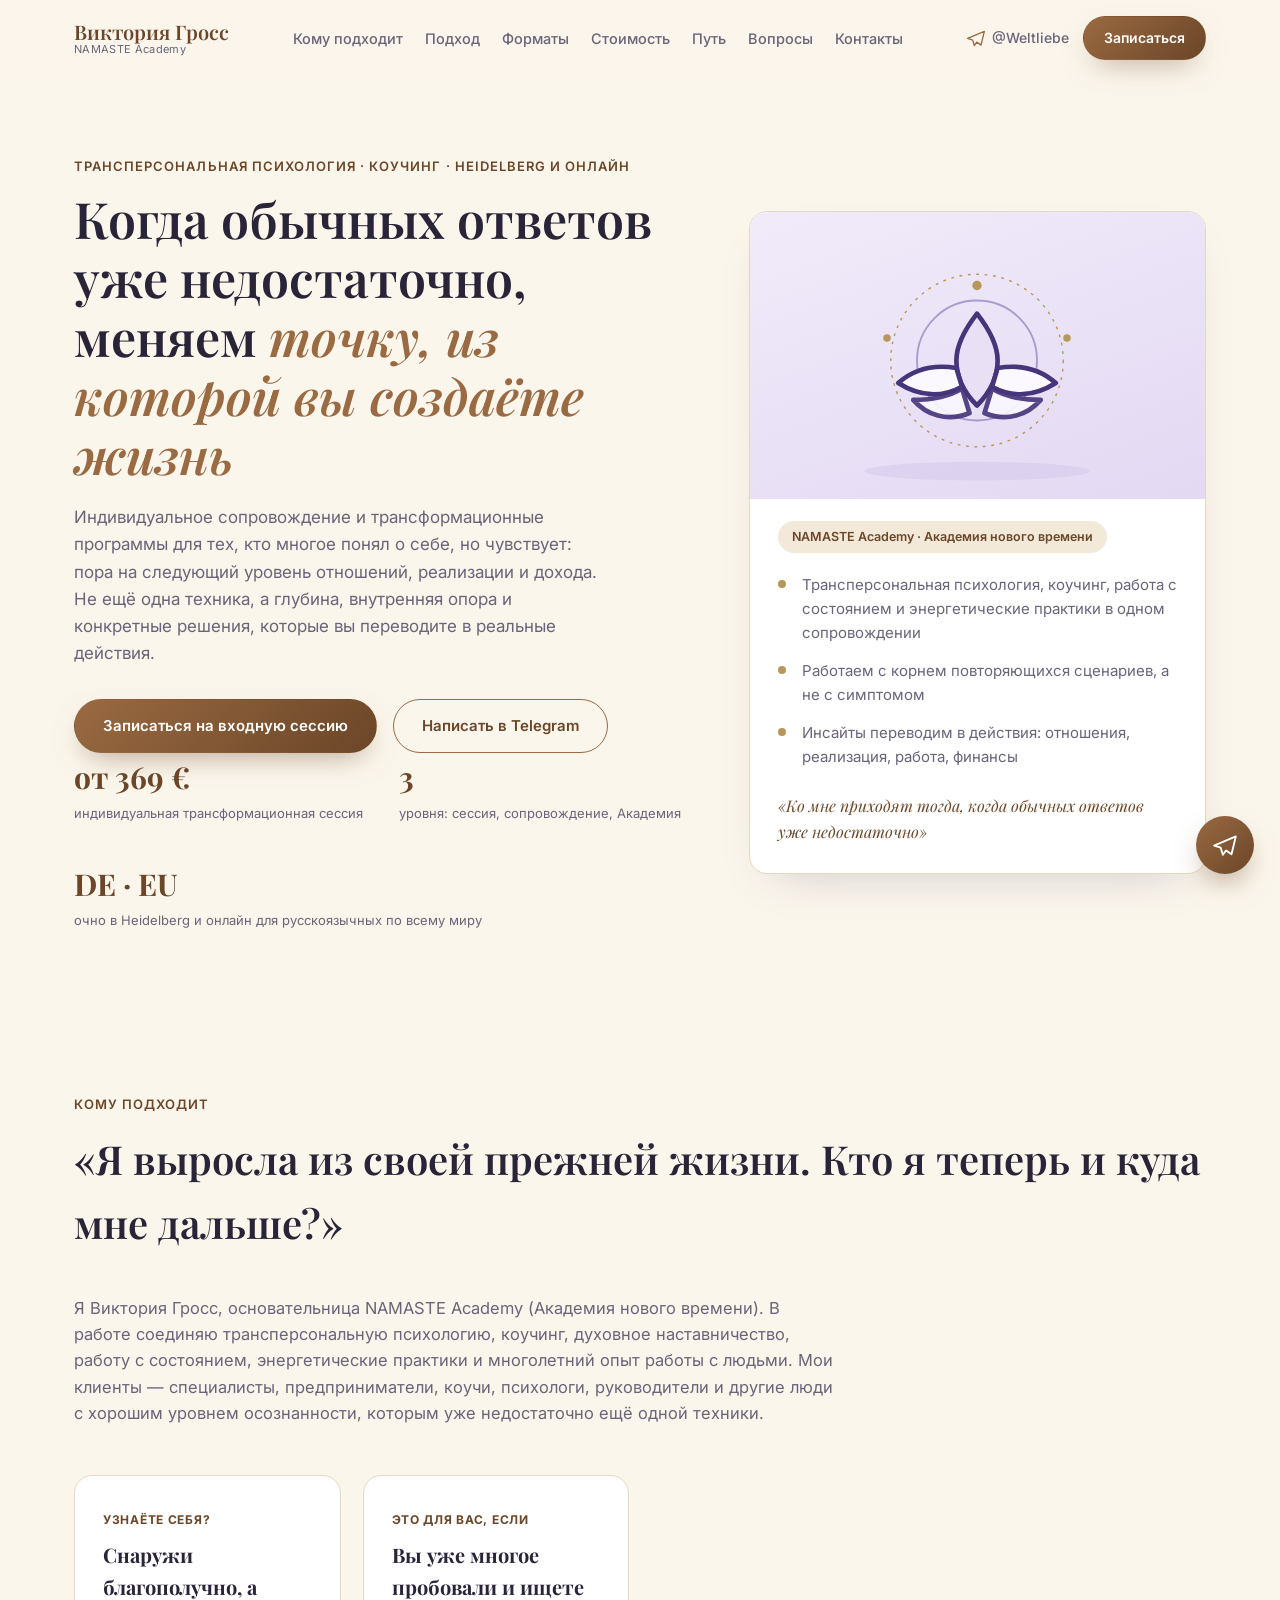
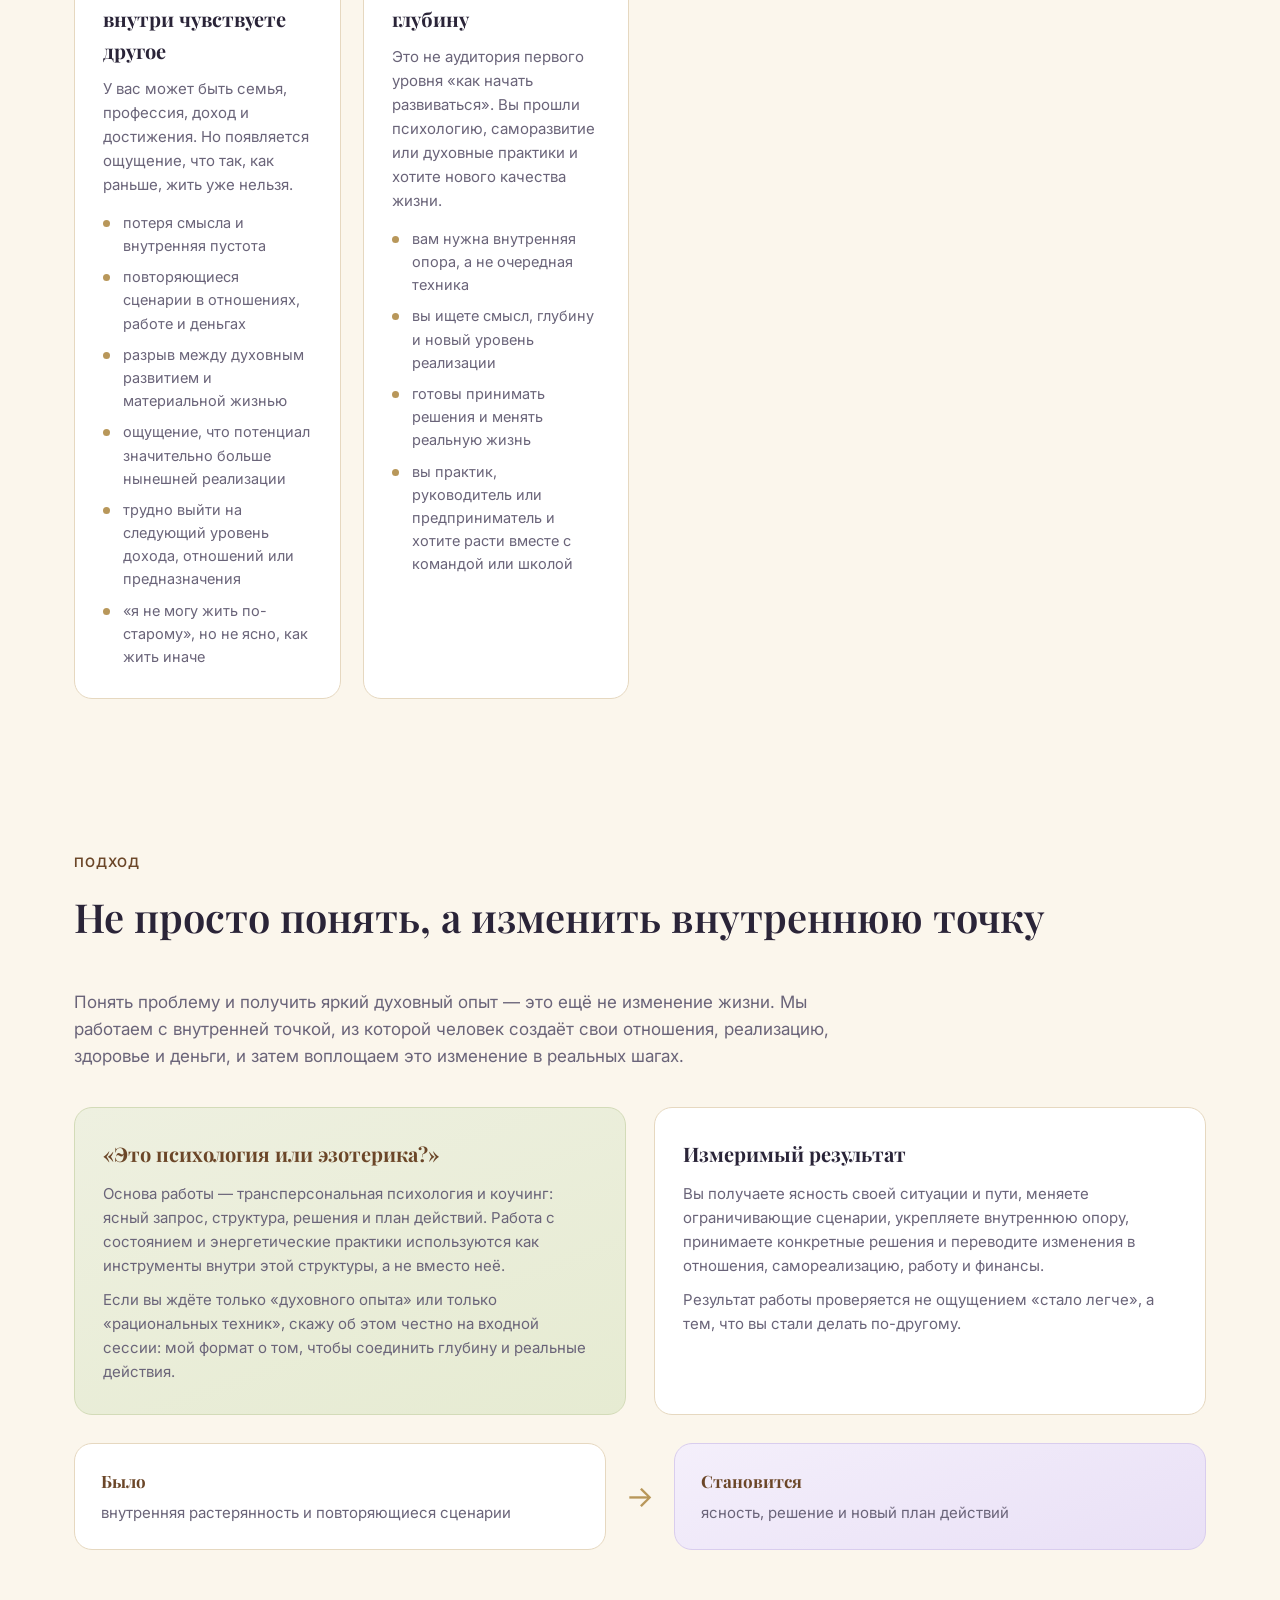
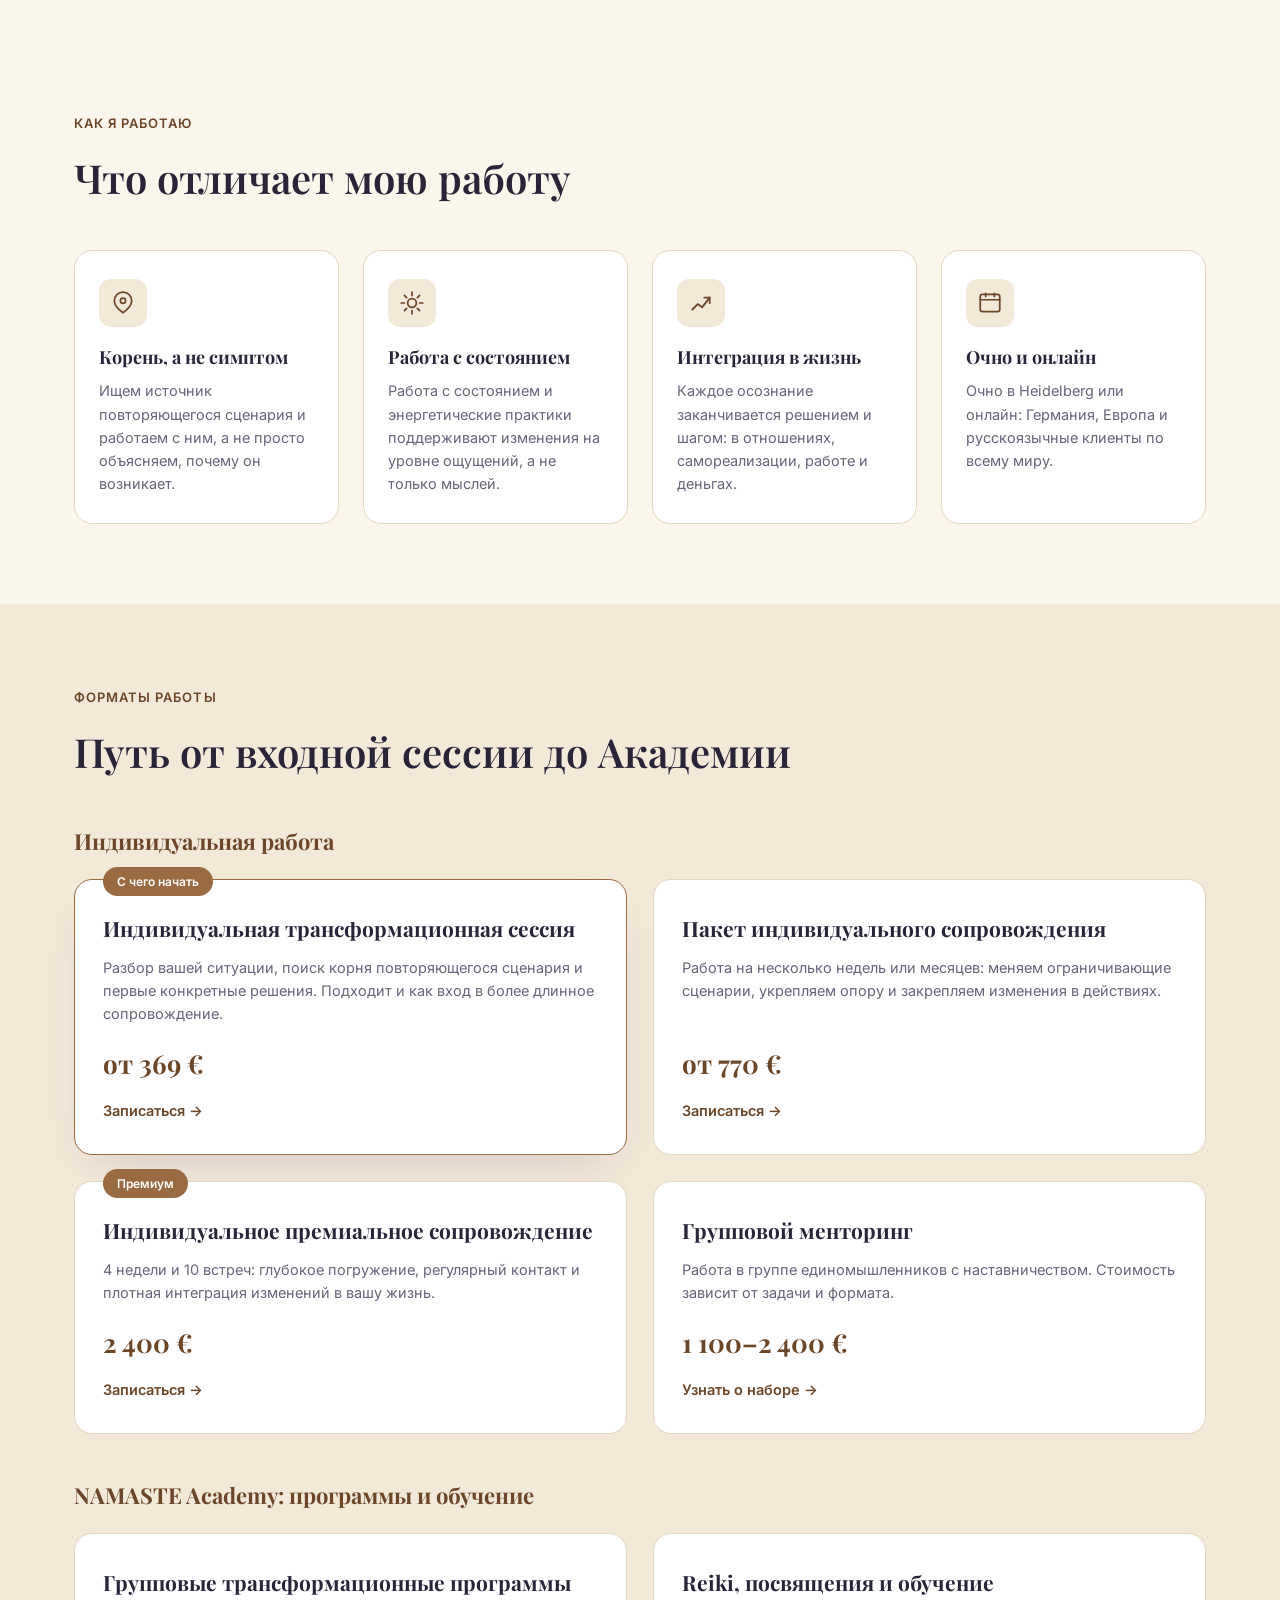
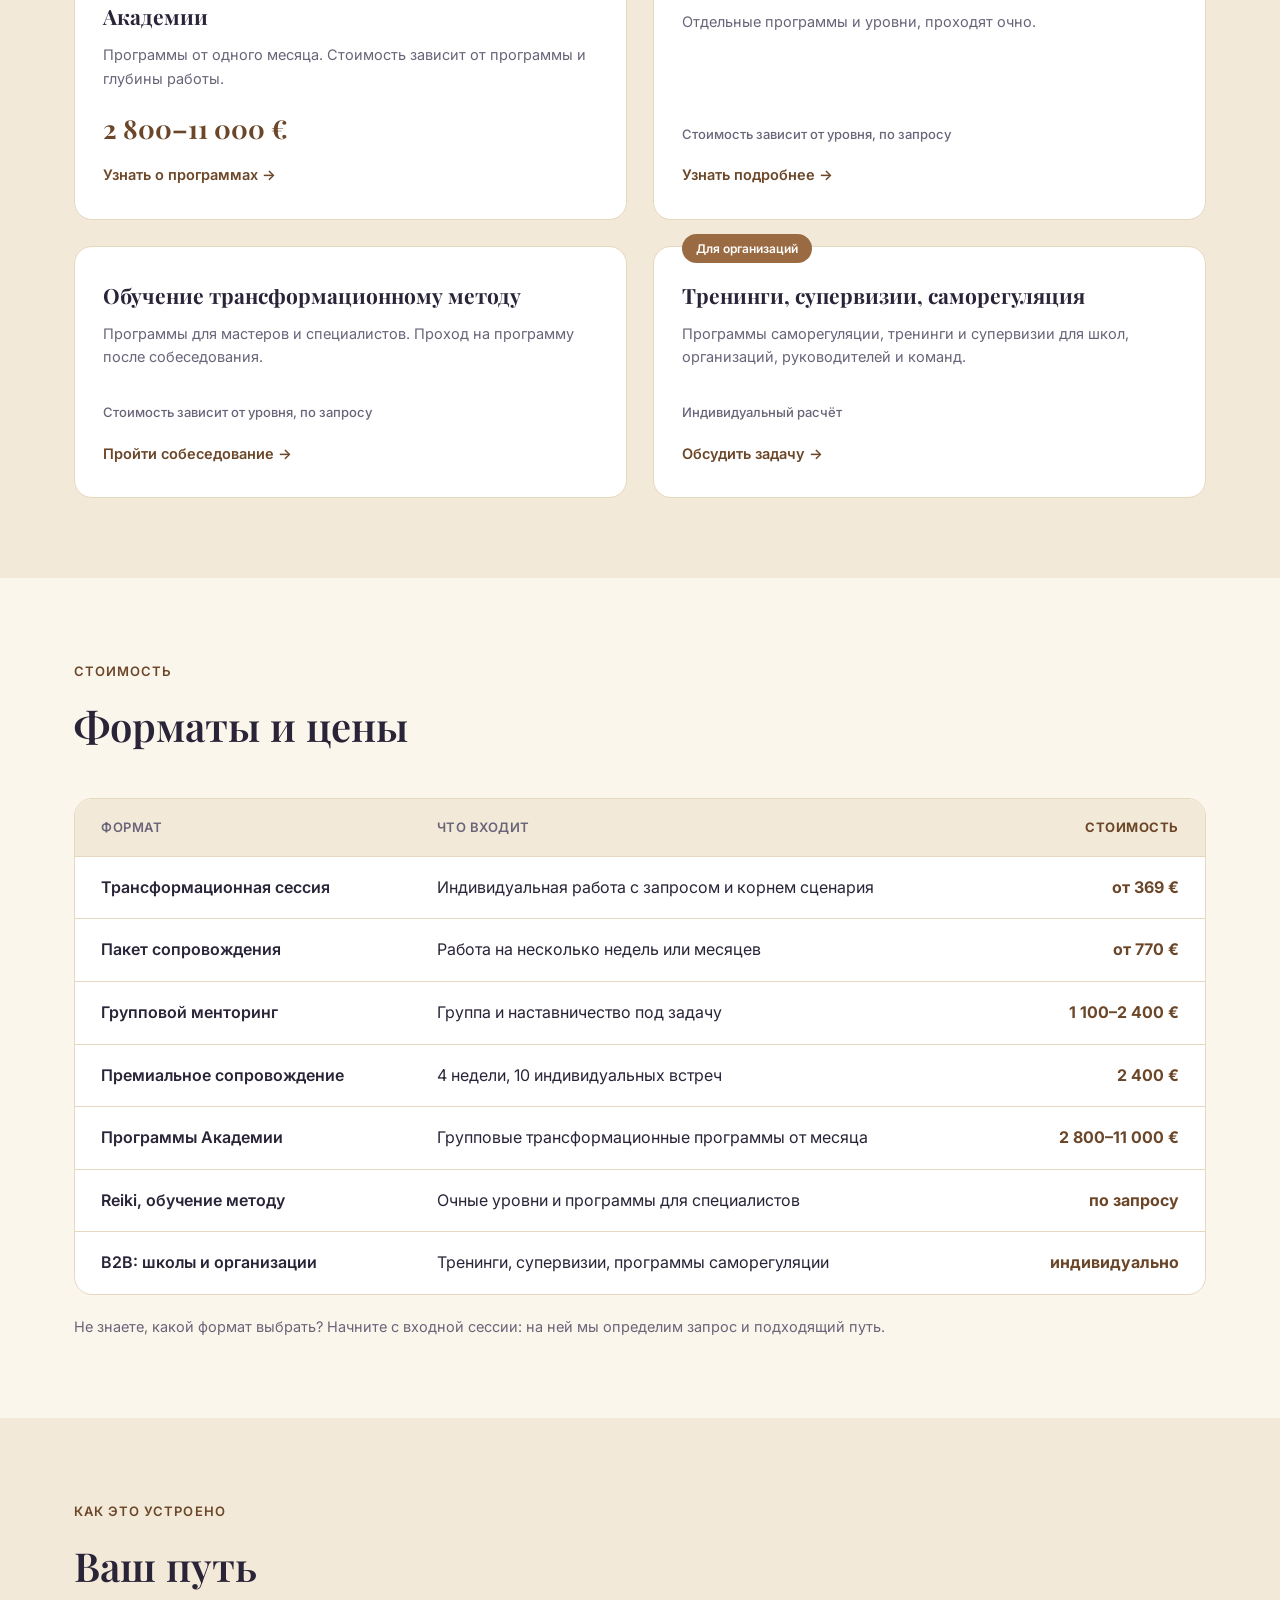
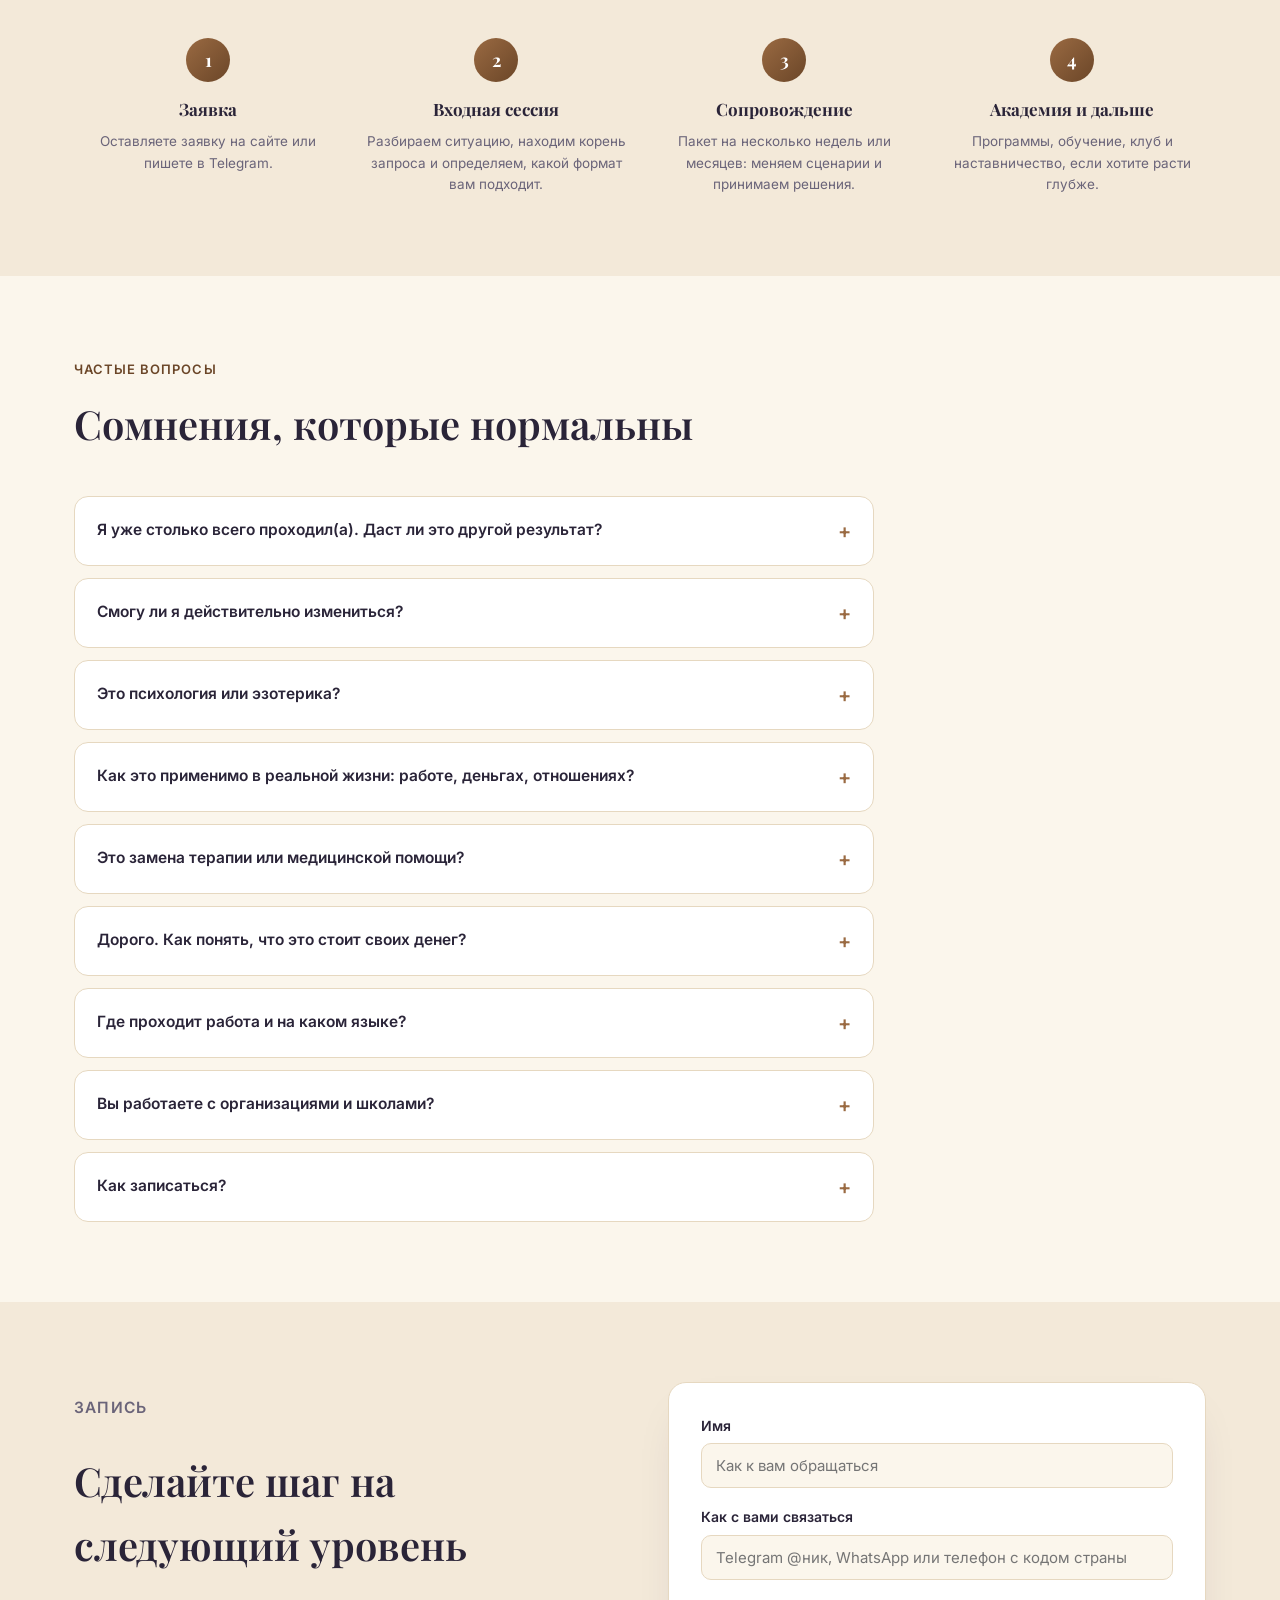
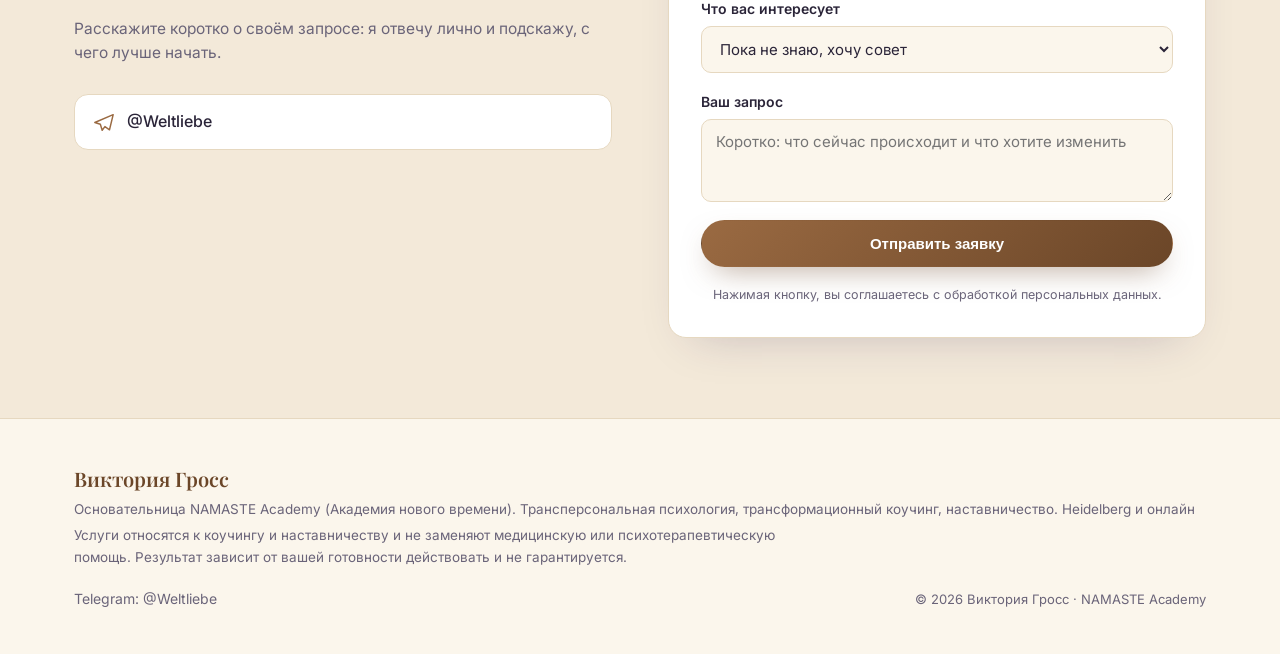
==== index.html @ 1f215c8d "init: landing for NAMASTE Academy (Виктория Гросс)" ====
<!DOCTYPE html>
<html lang="ru">
<head>
<meta charset="UTF-8">
<meta name="viewport" content="width=device-width, initial-scale=1.0">
<title>Виктория Гросс — трансперсональная психология и трансформационный коучинг | NAMASTE Academy</title>
<meta name="description" content="Виктория Гросс, основательница NAMASTE Academy (Академия нового времени). Трансперсональная психология, трансформационный коучинг и наставничество для тех, кому обычных ответов уже недостаточно. Heidelberg и онлайн.">
<link rel="preconnect" href="https://fonts.googleapis.com">
<link rel="preconnect" href="https://fonts.gstatic.com" crossorigin>
<link href="https://fonts.googleapis.com/css2?family=Playfair+Display:wght@500;600;700&family=Inter:wght@400;500;600;700;800&display=swap" rel="stylesheet">
<link rel="stylesheet" href="styles.css">
<link rel="stylesheet" href="blog/blog.css">
<link rel="alternate" type="application/rss+xml" title="Блог" href="feed.xml">
</head>
<body>

<header class="header" id="header">
  <div class="container header__inner">
    <a href="#top" class="logo">
      <span class="logo__main">Виктория Гросс</span>
      <span class="logo__suffix">NAMASTE Academy</span>
    </a>
    <nav class="nav" id="nav">
      <a href="#for-whom">Кому подходит</a>
      <a href="#method">Подход</a>
      <a href="#services">Форматы</a>
      <a href="#price">Стоимость</a>
      <a href="#process">Путь</a>
      <a href="#faq">Вопросы</a>
      <a href="#contact">Контакты</a>
    <!-- BLOGNAV:START --><!-- BLOGNAV:END --></nav>
    <div class="header__actions">
      <a href="https://t.me/Weltliebe" target="_blank" rel="noopener" class="header__tg">
        <svg width="20" height="20" viewBox="0 0 24 24" fill="none"><path d="M22 4L2 12.5l6 2 2 6.5 3-4 5 3.5L22 4z" stroke="currentColor" stroke-width="1.6" stroke-linejoin="round"/></svg>
        <span>@Weltliebe</span>
      </a>
      <a href="#contact" class="btn btn--primary btn--sm">Записаться</a>
    </div>
    <button class="burger" id="burger" aria-label="Меню">
      <span></span><span></span><span></span>
    </button>
  </div>
</header>

<main id="top">

  <!-- HERO -->
  <section class="hero">
    <div class="container hero__inner">
      <div class="hero__content">
        <p class="eyebrow">Трансперсональная психология · Коучинг · Heidelberg и онлайн</p>
        <h1>Когда обычных ответов уже недостаточно, меняем <span>точку, из которой вы создаёте жизнь</span></h1>
        <p class="hero__lead">Индивидуальное сопровождение и трансформационные программы для тех, кто многое понял о себе, но чувствует: пора на следующий уровень отношений, реализации и дохода. Не ещё одна техника, а глубина, внутренняя опора и конкретные решения, которые вы переводите в реальные действия.</p>
        <div class="hero__cta">
          <a href="#contact" class="btn btn--primary">Записаться на входную сессию</a>
          <a href="https://t.me/Weltliebe" target="_blank" rel="noopener" class="btn btn--ghost">Написать в Telegram</a>
        </div>
        <div class="hero__stats">
          <div class="stat">
            <span class="stat__num">от 369 €</span>
            <span class="stat__label">индивидуальная трансформационная сессия</span>
          </div>
          <div class="stat">
            <span class="stat__num">3</span>
            <span class="stat__label">уровня: сессия, сопровождение, Академия</span>
          </div>
          <div class="stat">
            <span class="stat__num">DE · EU</span>
            <span class="stat__label">очно в Heidelberg и онлайн для русскоязычных по всему миру</span>
          </div>
        </div>
      </div>
      <div class="hero__card">
        <div class="hero__art" aria-hidden="true">
          <svg viewBox="0 0 320 260" fill="none">
            <ellipse cx="160" cy="238" rx="120" ry="10" fill="#d9cdee" opacity=".7"/>
            <circle cx="160" cy="120" r="92" stroke="#b8975a" stroke-width="1.5" stroke-dasharray="3 6"/>
            <circle cx="160" cy="120" r="64" stroke="#6b55a3" stroke-width="2" opacity=".5"/>
            <g stroke="#46357a" stroke-width="5" stroke-linejoin="round" stroke-linecap="round" fill="#fbf8ff">
              <path d="M160 70c14 18 22 34 22 50 0 20-10 36-22 48-12-12-22-28-22-48 0-16 8-32 22-50z" fill="#e9e0f6"/>
              <path d="M138 128c-24-4-44 0-62 16 22 14 46 16 68 4z"/>
              <path d="M182 128c24-4 44 0 62 16-22 14-46 16-68 4z"/>
              <path d="M144 150c-16 10-34 12-52 12 14 16 36 24 60 14z" opacity=".9"/>
              <path d="M176 150c16 10 34 12 52 12-14 16-36 24-60 14z" opacity=".9"/>
            </g>
            <circle cx="160" cy="40" r="5" fill="#b8975a"/>
            <circle cx="64" cy="96" r="4" fill="#b8975a"/>
            <circle cx="256" cy="96" r="4" fill="#b8975a"/>
          </svg>
        </div>
        <div class="hero__card-body">
          <div class="hero__card-badge">NAMASTE Academy · Академия нового времени</div>
          <ul class="hero__card-list">
            <li>Трансперсональная психология, коучинг, работа с состоянием и энергетические практики в одном сопровождении</li>
            <li>Работаем с корнем повторяющихся сценариев, а не с симптомом</li>
            <li>Инсайты переводим в действия: отношения, реализация, работа, финансы</li>
          </ul>
          <div class="hero__card-quote">«Ко мне приходят тогда, когда обычных ответов уже недостаточно»</div>
        </div>
      </div>
    </div>
  </section>

  <!-- КОМУ ПОДХОДИТ -->
  <section class="about" id="for-whom">
    <div class="container">
      <p class="section-eyebrow">Кому подходит</p>
      <h2 class="section-title">«Я выросла из своей прежней жизни. Кто я теперь и куда мне дальше?»</h2>
      <div class="about__intro">
        <p class="about__text">Я Виктория Гросс, основательница NAMASTE Academy (Академия нового времени). В работе соединяю трансперсональную психологию, коучинг, духовное наставничество, работу с состоянием, энергетические практики и многолетний опыт работы с людьми. Мои клиенты — специалисты, предприниматели, коучи, психологи, руководители и другие люди с хорошим уровнем осознанности, которым уже недостаточно ещё одной техники.</p>
      </div>

      <div class="audience">
        <div class="audience__card">
          <span class="audience__tag">Узнаёте себя?</span>
          <h3>Снаружи благополучно, а внутри чувствуете другое</h3>
          <p>У вас может быть семья, профессия, доход и достижения. Но появляется ощущение, что так, как раньше, жить уже нельзя.</p>
          <ul>
            <li>потеря смысла и внутренняя пустота</li>
            <li>повторяющиеся сценарии в отношениях, работе и деньгах</li>
            <li>разрыв между духовным развитием и материальной жизнью</li>
            <li>ощущение, что потенциал значительно больше нынешней реализации</li>
            <li>трудно выйти на следующий уровень дохода, отношений или предназначения</li>
            <li>«я не могу жить по-старому», но не ясно, как жить иначе</li>
          </ul>
        </div>
        <div class="audience__card">
          <span class="audience__tag">Это для вас, если</span>
          <h3>Вы уже многое пробовали и ищете глубину</h3>
          <p>Это не аудитория первого уровня «как начать развиваться». Вы прошли психологию, саморазвитие или духовные практики и хотите нового качества жизни.</p>
          <ul>
            <li>вам нужна внутренняя опора, а не очередная техника</li>
            <li>вы ищете смысл, глубину и новый уровень реализации</li>
            <li>готовы принимать решения и менять реальную жизнь</li>
            <li>вы практик, руководитель или предприниматель и хотите расти вместе с командой или школой</li>
          </ul>
        </div>
      </div>
    </div>
  </section>

  <!-- ПОДХОД -->
  <section class="method" id="method">
    <div class="container">
      <p class="section-eyebrow">Подход</p>
      <h2 class="section-title">Не просто понять, а изменить внутреннюю точку</h2>
      <p class="method__lead">Понять проблему и получить яркий духовный опыт — это ещё не изменение жизни. Мы работаем с внутренней точкой, из которой человек создаёт свои отношения, реализацию, здоровье и деньги, и затем воплощаем это изменение в реальных шагах.</p>
      <div class="method__grid">
        <div class="method__box method__box--accent">
          <h3>«Это психология или эзотерика?»</h3>
          <p>Основа работы — трансперсональная психология и коучинг: ясный запрос, структура, решения и план действий. Работа с состоянием и энергетические практики используются как инструменты внутри этой структуры, а не вместо неё.</p>
          <p>Если вы ждёте только «духовного опыта» или только «рациональных техник», скажу об этом честно на входной сессии: мой формат о том, чтобы соединить глубину и реальные действия.</p>
        </div>
        <div class="method__box">
          <h3>Измеримый результат</h3>
          <p>Вы получаете ясность своей ситуации и пути, меняете ограничивающие сценарии, укрепляете внутреннюю опору, принимаете конкретные решения и переводите изменения в отношения, самореализацию, работу и финансы.</p>
          <p>Результат работы проверяется не ощущением «стало легче», а тем, что вы стали делать по-другому.</p>
        </div>
      </div>
      <div class="shift" style="margin-top:28px">
        <div class="shift__side"><strong>Было</strong>внутренняя растерянность и повторяющиеся сценарии</div>
        <div class="shift__arrow" aria-hidden="true">→</div>
        <div class="shift__side shift__side--to"><strong>Становится</strong>ясность, решение и новый план действий</div>
      </div>
    </div>
  </section>

  <!-- ПРЕИМУЩЕСТВА -->
  <section class="principles">
    <div class="container">
      <p class="section-eyebrow">Как я работаю</p>
      <h2 class="section-title">Что отличает мою работу</h2>
      <div class="grid-4">
        <div class="principle">
          <div class="principle__icon">
            <svg width="26" height="26" viewBox="0 0 24 24" fill="none"><path d="M12 21c4.97-3.4 8-7.03 8-11a8 8 0 10-16 0c0 3.97 3.03 7.6 8 11z" stroke="currentColor" stroke-width="1.6" stroke-linejoin="round"/><circle cx="12" cy="10" r="2.4" stroke="currentColor" stroke-width="1.6"/></svg>
          </div>
          <h3>Корень, а не симптом</h3>
          <p>Ищем источник повторяющегося сценария и работаем с ним, а не просто объясняем, почему он возникает.</p>
        </div>
        <div class="principle">
          <div class="principle__icon">
            <svg width="26" height="26" viewBox="0 0 24 24" fill="none"><circle cx="12" cy="12" r="4" stroke="currentColor" stroke-width="1.6"/><path d="M12 2v3M12 19v3M2 12h3M19 12h3M5 5l2 2M17 17l2 2M19 5l-2 2M7 17l-2 2" stroke="currentColor" stroke-width="1.6" stroke-linecap="round"/></svg>
          </div>
          <h3>Работа с состоянием</h3>
          <p>Работа с состоянием и энергетические практики поддерживают изменения на уровне ощущений, а не только мыслей.</p>
        </div>
        <div class="principle">
          <div class="principle__icon">
            <svg width="26" height="26" viewBox="0 0 24 24" fill="none"><path d="M4 18l5-5 4 3 7-9" stroke="currentColor" stroke-width="1.7" stroke-linecap="round" stroke-linejoin="round"/><path d="M15 7h5v5" stroke="currentColor" stroke-width="1.7" stroke-linecap="round" stroke-linejoin="round"/></svg>
          </div>
          <h3>Интеграция в жизнь</h3>
          <p>Каждое осознание заканчивается решением и шагом: в отношениях, самореализации, работе и деньгах.</p>
        </div>
        <div class="principle">
          <div class="principle__icon">
            <svg width="26" height="26" viewBox="0 0 24 24" fill="none"><rect x="3" y="4" width="18" height="16" rx="2" stroke="currentColor" stroke-width="1.6"/><path d="M3 9h18M8 3v3M16 3v3" stroke="currentColor" stroke-width="1.6" stroke-linecap="round"/></svg>
          </div>
          <h3>Очно и онлайн</h3>
          <p>Очно в Heidelberg или онлайн: Германия, Европа и русскоязычные клиенты по всему миру.</p>
        </div>
      </div>
    </div>
  </section>

  <!-- УСЛУГИ -->
  <section class="services" id="services">
    <div class="container">
      <p class="section-eyebrow">Форматы работы</p>
      <h2 class="section-title">Путь от входной сессии до Академии</h2>

      <h3 class="services__sub">Индивидуальная работа</h3>
      <div class="services-grid services-grid--2">
        <div class="service service--accent">
          <span class="service__badge">С чего начать</span>
          <h3>Индивидуальная трансформационная сессия</h3>
          <p>Разбор вашей ситуации, поиск корня повторяющегося сценария и первые конкретные решения. Подходит и как вход в более длинное сопровождение.</p>
          <div class="service__price">от 369 €</div>
          <a href="#contact" class="service__link">Записаться →</a>
        </div>
        <div class="service">
          <h3>Пакет индивидуального сопровождения</h3>
          <p>Работа на несколько недель или месяцев: меняем ограничивающие сценарии, укрепляем опору и закрепляем изменения в действиях.</p>
          <div class="service__price">от 770 €</div>
          <a href="#contact" class="service__link">Записаться →</a>
        </div>
        <div class="service">
          <span class="service__badge">Премиум</span>
          <h3>Индивидуальное премиальное сопровождение</h3>
          <p>4 недели и 10 встреч: глубокое погружение, регулярный контакт и плотная интеграция изменений в вашу жизнь.</p>
          <div class="service__price">2 400 €</div>
          <a href="#contact" class="service__link">Записаться →</a>
        </div>
        <div class="service">
          <h3>Групповой менторинг</h3>
          <p>Работа в группе единомышленников с наставничеством. Стоимость зависит от задачи и формата.</p>
          <div class="service__price">1 100–2 400 €</div>
          <a href="#contact" class="service__link">Узнать о наборе →</a>
        </div>
      </div>

      <h3 class="services__sub">NAMASTE Academy: программы и обучение</h3>
      <div class="services-grid services-grid--2">
        <div class="service">
          <h3>Групповые трансформационные программы Академии</h3>
          <p>Программы от одного месяца. Стоимость зависит от программы и глубины работы.</p>
          <div class="service__price">2 800–11 000 €</div>
          <a href="#contact" class="service__link">Узнать о программах →</a>
        </div>
        <div class="service">
          <h3>Reiki, посвящения и обучение</h3>
          <p>Отдельные программы и уровни, проходят очно.</p>
          <div class="service__price"><small>Стоимость зависит от уровня, по запросу</small></div>
          <a href="#contact" class="service__link">Узнать подробнее →</a>
        </div>
        <div class="service">
          <h3>Обучение трансформационному методу</h3>
          <p>Программы для мастеров и специалистов. Проход на программу после собеседования.</p>
          <div class="service__price"><small>Стоимость зависит от уровня, по запросу</small></div>
          <a href="#contact" class="service__link">Пройти собеседование →</a>
        </div>
        <div class="service">
          <span class="service__badge">Для организаций</span>
          <h3>Тренинги, супервизии, саморегуляция</h3>
          <p>Программы саморегуляции, тренинги и супервизии для школ, организаций, руководителей и команд.</p>
          <div class="service__price"><small>Индивидуальный расчёт</small></div>
          <a href="#contact" class="service__link">Обсудить задачу →</a>
        </div>
      </div>
    </div>
  </section>

  <!-- ПРАЙС -->
  <section class="price" id="price">
    <div class="container">
      <p class="section-eyebrow">Стоимость</p>
      <h2 class="section-title">Форматы и цены</h2>
      <div class="price__table">
        <div class="price__row price__row--head">
          <span>Формат</span><span>Что входит</span><span>Стоимость</span>
        </div>
        <div class="price__row"><span>Трансформационная сессия</span><span>Индивидуальная работа с запросом и корнем сценария</span><span>от 369 €</span></div>
        <div class="price__row"><span>Пакет сопровождения</span><span>Работа на несколько недель или месяцев</span><span>от 770 €</span></div>
        <div class="price__row"><span>Групповой менторинг</span><span>Группа и наставничество под задачу</span><span>1 100–2 400 €</span></div>
        <div class="price__row"><span>Премиальное сопровождение</span><span>4 недели, 10 индивидуальных встреч</span><span>2 400 €</span></div>
        <div class="price__row"><span>Программы Академии</span><span>Групповые трансформационные программы от месяца</span><span>2 800–11 000 €</span></div>
        <div class="price__row"><span>Reiki, обучение методу</span><span>Очные уровни и программы для специалистов</span><span>по запросу</span></div>
        <div class="price__row"><span>B2B: школы и организации</span><span>Тренинги, супервизии, программы саморегуляции</span><span>индивидуально</span></div>
      </div>
      <p class="price__note">Не знаете, какой формат выбрать? Начните с входной сессии: на ней мы определим запрос и подходящий путь.</p>
    </div>
  </section>

  <!-- ПРОЦЕСС -->
  <section class="process" id="process">
    <div class="container">
      <p class="section-eyebrow">Как это устроено</p>
      <h2 class="section-title">Ваш путь</h2>
      <div class="steps">
        <div class="step">
          <div class="step__num">1</div>
          <h3>Заявка</h3>
          <p>Оставляете заявку на сайте или пишете в Telegram.</p>
        </div>
        <div class="step">
          <div class="step__num">2</div>
          <h3>Входная сессия</h3>
          <p>Разбираем ситуацию, находим корень запроса и определяем, какой формат вам подходит.</p>
        </div>
        <div class="step">
          <div class="step__num">3</div>
          <h3>Сопровождение</h3>
          <p>Пакет на несколько недель или месяцев: меняем сценарии и принимаем решения.</p>
        </div>
        <div class="step">
          <div class="step__num">4</div>
          <h3>Академия и дальше</h3>
          <p>Программы, обучение, клуб и наставничество, если хотите расти глубже.</p>
        </div>
      </div>
    </div>
  </section>

  <!-- FAQ -->
  <section class="faq" id="faq">
    <div class="container">
      <p class="section-eyebrow">Частые вопросы</p>
      <h2 class="section-title">Сомнения, которые нормальны</h2>
      <div class="faq__list">
        <details class="faq__item">
          <summary>Я уже столько всего проходил(а). Даст ли это другой результат?</summary>
          <p>Хороший вопрос, и честный ответ зависит от того, как раньше строилась работа. Если вы получали понимание, но жизнь не менялась, обычно не хватало либо глубины, либо перевода в действия. Здесь мы соединяем оба уровня: корень сценария и конкретные шаги. На входной сессии я скажу прямо, подходит ли вам этот формат.</p>
        </details>
        <details class="faq__item">
          <summary>Смогу ли я действительно измениться?</summary>
          <p>Изменения происходят там, где есть готовность принимать решения и действовать. Моя задача — помочь увидеть корень сценария, укрепить внутреннюю опору и поддержать вас в реальных шагах. Гарантировать конкретный результат нельзя, но вы будете видеть движение по ходу работы.</p>
        </details>
        <details class="faq__item">
          <summary>Это психология или эзотерика?</summary>
          <p>Основа — трансперсональная психология и коучинг. Работа с состоянием и энергетические практики — инструменты внутри этой структуры. Если вам важна только одна из сторон, скажите об этом, и мы вместе решим, подходит ли формат.</p>
        </details>
        <details class="faq__item">
          <summary>Как это применимо в реальной жизни: работе, деньгах, отношениях?</summary>
          <p>Каждая встреча заканчивается решением и шагом. Мы работаем с тем, что вы переносите в отношения, реализацию, доход и качество жизни, и проверяем результат по реальным действиям.</p>
        </details>
        <details class="faq__item">
          <summary>Это замена терапии или медицинской помощи?</summary>
          <p>Нет. Мои форматы — это трансформационный коучинг и наставничество, они не заменяют лечение и медицинскую или психотерапевтическую помощь. Если у вас тяжёлое состояние, сначала обратитесь к врачу.</p>
        </details>
        <details class="faq__item">
          <summary>Дорого. Как понять, что это стоит своих денег?</summary>
          <p>Начните с одной индивидуальной сессии (от 369 €): за одну встречу видно, что происходит и подходит ли вам формат. Дальше можно выбрать пакет сопровождения или программу Академии.</p>
        </details>
        <details class="faq__item">
          <summary>Где проходит работа и на каком языке?</summary>
          <p>Очно в Heidelberg (Германия) и онлайн для клиентов в Германии, Европе и русскоговорящих по всему миру. Работа ведётся на русском языке.</p>
        </details>
        <details class="faq__item">
          <summary>Вы работаете с организациями и школами?</summary>
          <p>Да. Есть тренинги, супервизии и программы саморегуляции для школ и организаций, а также работа с руководителями и командой. Расчёт индивидуальный, опишите задачу в заявке.</p>
        </details>
        <details class="faq__item">
          <summary>Как записаться?</summary>
          <p>Оставьте заявку в форме ниже или напишите в Telegram: @Weltliebe.</p>
        </details>
      </div>
    </div>
  </section>

  <!-- ФОРМА -->
  <section class="form-section" id="contact">
    <div class="container form-section__inner">
      <div class="form-section__text">
        <p class="section-eyebrow">Запись</p>
        <h2 class="section-title">Сделайте шаг на следующий уровень</h2>
        <p>Расскажите коротко о своём запросе: я отвечу лично и подскажу, с чего лучше начать.</p>
        <div class="form-section__contacts">
          <a href="https://t.me/Weltliebe" target="_blank" rel="noopener" class="contact-card">
            <svg width="22" height="22" viewBox="0 0 24 24" fill="none"><path d="M22 4L2 12.5l6 2 2 6.5 3-4 5 3.5L22 4z" stroke="currentColor" stroke-width="1.6" stroke-linejoin="round"/></svg>
            <span>@Weltliebe</span>
          </a>
        </div>
      </div>
      <form class="form" id="leadForm">
        <input type="text" name="_gotcha" style="display:none" tabindex="-1" autocomplete="off">
        <label>
          <span>Имя</span>
          <input type="text" name="name" placeholder="Как к вам обращаться" required>
        </label>
        <label>
          <span>Как с вами связаться</span>
          <input type="text" name="contact" placeholder="Telegram @ник, WhatsApp или телефон с кодом страны" required>
        </label>
        <label>
          <span>Что вас интересует</span>
          <select name="interest">
            <option value="Не знаю, нужна консультация">Пока не знаю, хочу совет</option>
            <option value="Индивидуальная сессия / сопровождение">Индивидуальная сессия или сопровождение</option>
            <option value="Групповой менторинг / программы Академии">Групповой менторинг или программы Академии</option>
            <option value="Обучение / Reiki">Обучение методу или Reiki</option>
            <option value="B2B: школа, организация, команда">Для школы, организации или команды</option>
          </select>
        </label>
        <label>
          <span>Ваш запрос</span>
          <textarea name="comment" rows="3" placeholder="Коротко: что сейчас происходит и что хотите изменить"></textarea>
        </label>
        <button type="submit" class="btn btn--primary btn--block">Отправить заявку</button>
        <p class="form__hint">Нажимая кнопку, вы соглашаетесь с обработкой персональных данных.</p>
      </form>
    </div>
  </section>

<!-- BLOG:START --><!-- BLOG:END -->
</main>

<footer class="footer">
  <div class="container footer__inner">
    <div class="footer__brand">
      <span class="logo__main">Виктория Гросс</span>
      <p>Основательница NAMASTE Academy (Академия нового времени). Трансперсональная психология, трансформационный коучинг, наставничество. Heidelberg и онлайн</p>
      <p class="disclaimer">Услуги относятся к коучингу и наставничеству и не заменяют медицинскую или психотерапевтическую помощь. Результат зависит от вашей готовности действовать и не гарантируется.</p>
    </div>
    <div class="footer__links">
      <a href="https://t.me/Weltliebe" target="_blank" rel="noopener">Telegram: @Weltliebe</a>
    </div>
    <div class="footer__copy">
      <span>© <span id="year"></span> Виктория Гросс · NAMASTE Academy</span>
    </div>
  </div>
</footer>

<a href="https://t.me/Weltliebe" target="_blank" rel="noopener" class="fab" aria-label="Написать в Telegram">
  <svg width="26" height="26" viewBox="0 0 24 24" fill="none"><path d="M22 4L2 12.5l6 2 2 6.5 3-4 5 3.5L22 4z" stroke="currentColor" stroke-width="1.7" stroke-linejoin="round"/></svg>
</a>

<script src="script.js"></script>
</body>
</html>
---- styles.css ----
:root {
  --bg: #fbf6ec;
  --bg-alt: #f3e9d9;
  --surface: #ffffff;
  --ink: #2a2438;
  --ink-soft: #6a6479;
  --accent: #9a6a42;
  --accent-dark: #6b4628;
  --gold: #b8975a;
  --leaf: #6f7f55;
  --leaf-soft: #eef0e0;
  --border: #e6d8c0;
  --shadow: 0 20px 45px -25px rgba(50, 35, 90, 0.25);
  --radius: 18px;
  --font-head: 'Playfair Display', serif;
  --font-body: 'Inter', sans-serif;
}

* { box-sizing: border-box; margin: 0; padding: 0; }
html { scroll-behavior: smooth; }
body {
  font-family: var(--font-body);
  background: var(--bg);
  color: var(--ink);
  line-height: 1.6;
  -webkit-font-smoothing: antialiased;
}
img { max-width: 100%; display: block; }
a { color: inherit; text-decoration: none; }
ul { list-style: none; }

.container { max-width: 1180px; margin: 0 auto; padding: 0 24px; }

.section-eyebrow, .eyebrow {
  display: inline-block;
  font-size: 13px;
  font-weight: 600;
  letter-spacing: 0.08em;
  text-transform: uppercase;
  color: var(--accent-dark);
  margin-bottom: 12px;
}
.section-title {
  font-family: var(--font-head);
  font-size: clamp(28px, 3.4vw, 40px);
  font-weight: 600;
  margin-bottom: 40px;
  color: var(--ink);
}

.btn {
  display: inline-flex;
  align-items: center;
  justify-content: center;
  gap: 8px;
  padding: 14px 28px;
  border-radius: 999px;
  font-weight: 600;
  font-size: 15px;
  border: 1.5px solid transparent;
  cursor: pointer;
  transition: transform 0.2s ease, box-shadow 0.2s ease, background 0.2s ease;
  white-space: nowrap;
}
.btn--primary {
  background: linear-gradient(135deg, var(--accent), var(--accent-dark));
  color: #fff;
  box-shadow: 0 12px 30px -12px rgba(107,70,40, 0.55);
}
.btn--primary:hover { transform: translateY(-2px); box-shadow: 0 16px 36px -12px rgba(107,70,40, 0.6); }
.btn--ghost {
  background: transparent;
  border-color: var(--accent);
  color: var(--accent-dark);
}
.btn--ghost:hover { background: rgba(154,106,66, 0.08); }
.btn--sm { padding: 10px 20px; font-size: 14px; }
.btn--block { width: 100%; }

/* HEADER */
.header {
  position: sticky;
  top: 0;
  z-index: 100;
  background: rgba(251,246,236, 0.9);
  backdrop-filter: blur(10px);
  border-bottom: 1px solid transparent;
  transition: border-color 0.2s ease, box-shadow 0.2s ease;
}
.header.scrolled { border-color: var(--border); box-shadow: 0 8px 24px -20px rgba(50, 35, 90,0.3); }
.header__inner {
  display: flex;
  align-items: center;
  justify-content: space-between;
  gap: 24px;
  min-width: 0;
  padding: 16px 24px;
}
.logo { display: flex; flex-direction: column; align-items: flex-start; line-height: 1.1; flex-shrink: 0; }
.logo__main { font-family: var(--font-head); font-weight: 600; font-size: 20px; color: var(--accent-dark); }
.logo__suffix { font-size: 11px; color: var(--ink-soft); letter-spacing: 0.03em; }

.nav { display: flex; gap: 22px; flex-wrap: wrap; }
.nav a { font-size: 14.5px; font-weight: 500; color: var(--ink-soft); white-space: nowrap; transition: color 0.2s ease; }
.nav a:hover { color: var(--accent-dark); }

.header__actions { display: flex; align-items: center; gap: 14px; flex-shrink: 0; }
.header__tg { display: flex; align-items: center; gap: 6px; font-size: 14px; font-weight: 500; color: var(--ink-soft); }
.header__tg svg { color: var(--accent); }
.header__tg:hover { color: var(--accent-dark); }

.burger { display: none; flex-direction: column; justify-content: center; gap: 5px; width: 36px; height: 36px; background: none; border: none; cursor: pointer; }
.burger span { display: block; height: 2px; width: 100%; background: var(--ink); border-radius: 2px; transition: 0.25s ease; }
.burger.is-open span:nth-child(1) { transform: translateY(7px) rotate(45deg); }
.burger.is-open span:nth-child(2) { opacity: 0; }
.burger.is-open span:nth-child(3) { transform: translateY(-7px) rotate(-45deg); }

/* HERO */
.hero { padding: 76px 0 90px; overflow: hidden; }
.hero__inner {
  display: grid;
  grid-template-columns: 1.15fr 0.85fr;
  gap: 56px;
  align-items: center;
}
.hero h1 {
  font-family: var(--font-head);
  font-size: clamp(32px, 4.3vw, 50px);
  font-weight: 600;
  line-height: 1.18;
  margin-bottom: 20px;
  color: var(--ink);
}
.hero h1 span { color: var(--accent); font-style: italic; }
.hero__lead { font-size: 17px; color: var(--ink-soft); max-width: 540px; margin-bottom: 32px; }
.hero__cta { display: flex; gap: 16px; flex-wrap: wrap; margin-bottom: 44px; }

.hero__stats { display: flex; gap: 36px; flex-wrap: wrap; }
.stat { display: flex; flex-direction: column; }
.stat__num, .stat__suffix { font-family: var(--font-head); font-size: 30px; font-weight: 700; color: var(--accent-dark); display: inline; }
.stat__label { font-size: 13px; color: var(--ink-soft); margin-top: 2px; }

.hero__card {
  background: var(--surface);
  border-radius: var(--radius);
  box-shadow: var(--shadow);
  border: 1px solid var(--border);
  position: relative;
  overflow: hidden;
}
.hero__card-photo {
  width: 100%;
  aspect-ratio: 3 / 4;
  object-fit: cover;
  object-position: top center;
}
.hero__card-body { padding: 28px 32px 32px; }
.hero__card-badge {
  display: inline-block;
  background: var(--bg-alt);
  color: var(--accent-dark);
  font-size: 12.5px;
  font-weight: 600;
  padding: 6px 14px;
  border-radius: 999px;
  margin-bottom: 20px;
}
.hero__card-list { display: flex; flex-direction: column; gap: 14px; margin-bottom: 24px; }
.hero__card-list li {
  position: relative;
  padding-left: 24px;
  font-size: 15px;
  color: var(--ink-soft);
}
.hero__card-list li::before {
  content: "";
  position: absolute;
  left: 0; top: 7px;
  width: 8px; height: 8px;
  border-radius: 50%;
  background: var(--gold);
}
.hero__card-quote {
  font-family: var(--font-head);
  font-style: italic;
  font-size: 16px;
  color: var(--accent-dark);
  border-top: 1px solid var(--border);
  padding-top: 20px;
}

/* ABOUT */
.about { padding: 70px 0; background: var(--bg-alt); }
.about__intro { display: flex; gap: 40px; align-items: center; margin-bottom: 48px; }
.about__photo {
  width: 220px;
  height: 220px;
  border-radius: 50%;
  object-fit: cover;
  flex-shrink: 0;
  box-shadow: var(--shadow);
  border: 4px solid var(--surface);
}
.about__text { font-size: 16.5px; color: var(--ink-soft); max-width: 760px; margin-bottom: 0; }
.audience { display: grid; grid-template-columns: repeat(4, 1fr); gap: 22px; }
.audience__card {
  background: var(--surface);
  border-radius: var(--radius);
  padding: 30px 28px;
  border: 1px solid var(--border);
}
.audience__icon {
  width: 52px; height: 52px;
  border-radius: 14px;
  background: linear-gradient(135deg, rgba(154,106,66,0.12), rgba(184,151,90,0.12));
  color: var(--accent-dark);
  display: flex; align-items: center; justify-content: center;
  margin-bottom: 18px;
}
.audience__card h3 { font-family: var(--font-head); font-size: 20px; margin-bottom: 10px; }
.audience__card p { font-size: 15px; color: var(--ink-soft); }

/* PRINCIPLES */
.principles { padding: 80px 0; }
.grid-4 { display: grid; grid-template-columns: repeat(4, 1fr); gap: 24px; }
.principle {
  background: var(--surface);
  border: 1px solid var(--border);
  border-radius: var(--radius);
  padding: 28px 24px;
}
.principle__icon {
  width: 48px; height: 48px;
  border-radius: 12px;
  background: var(--bg-alt);
  color: var(--accent-dark);
  display: flex; align-items: center; justify-content: center;
  margin-bottom: 16px;
}
.principle h3 { font-family: var(--font-head); font-size: 18px; margin-bottom: 8px; }
.principle p { font-size: 14.5px; color: var(--ink-soft); }

/* SERVICES */
.services { padding: 80px 0; background: var(--bg-alt); }
.grid-3 { display: grid; grid-template-columns: repeat(2, 1fr); gap: 26px; max-width: 780px; margin: 0 auto; }
.service {
  background: var(--surface);
  border: 1px solid var(--border);
  border-radius: var(--radius);
  padding: 32px 28px;
  position: relative;
  display: flex;
  flex-direction: column;
}
.service--accent { border-color: var(--accent); box-shadow: var(--shadow); transform: translateY(-6px); }
.service__badge {
  position: absolute;
  top: -13px; left: 28px;
  background: var(--accent);
  color: #fff;
  font-size: 12px;
  font-weight: 600;
  padding: 5px 14px;
  border-radius: 999px;
}
.service h3 { font-family: var(--font-head); font-size: 21px; margin-bottom: 10px; }
.service p { font-size: 14.5px; color: var(--ink-soft); flex-grow: 1; margin-bottom: 18px; }
.service__price { font-family: var(--font-head); font-size: 26px; font-weight: 700; color: var(--accent-dark); margin-bottom: 14px; }
.service__link { font-size: 14.5px; font-weight: 600; color: var(--accent-dark); }
.service__link:hover { text-decoration: underline; }

/* PRICE */
.price { padding: 80px 0; }
.price__table { border: 1px solid var(--border); border-radius: var(--radius); overflow: hidden; background: var(--surface); }
.price__row {
  display: grid;
  grid-template-columns: 1.1fr 1.6fr 0.9fr;
  gap: 16px;
  padding: 18px 26px;
  border-bottom: 1px solid var(--border);
  align-items: center;
}
.price__row:last-child { border-bottom: none; }
.price__row--head {
  background: var(--bg-alt);
  font-size: 13px;
  font-weight: 600;
  text-transform: uppercase;
  letter-spacing: 0.04em;
  color: var(--ink-soft);
}
.price__row span:first-child { font-weight: 600; }
.price__row span:last-child { font-weight: 700; color: var(--accent-dark); text-align: right; }
.price__note { margin-top: 20px; font-size: 14.5px; color: var(--ink-soft); }

/* PROCESS */
.process { padding: 80px 0; background: var(--bg-alt); }
.steps { display: grid; grid-template-columns: repeat(4, 1fr); gap: 20px; }
.step { text-align: center; }
.step__num {
  width: 44px; height: 44px;
  border-radius: 50%;
  background: linear-gradient(135deg, var(--accent), var(--accent-dark));
  color: #fff;
  font-family: var(--font-head);
  font-weight: 700;
  font-size: 18px;
  display: flex; align-items: center; justify-content: center;
  margin: 0 auto 14px;
}
.step h3 { font-family: var(--font-head); font-size: 17px; margin-bottom: 8px; }
.step p { font-size: 13.5px; color: var(--ink-soft); }

/* FAQ */
.faq { padding: 80px 0; }
.faq__list { max-width: 800px; display: flex; flex-direction: column; gap: 12px; }
.faq__item {
  background: var(--surface);
  border: 1px solid var(--border);
  border-radius: 14px;
  padding: 18px 22px;
}
.faq__item summary {
  cursor: pointer;
  font-weight: 600;
  font-size: 15.5px;
  list-style: none;
  display: flex;
  justify-content: space-between;
  align-items: center;
  gap: 16px;
}
.faq__item summary::-webkit-details-marker { display: none; }
.faq__item summary::after { content: "+"; font-size: 20px; color: var(--accent); margin-left: 12px; flex-shrink: 0; }
.faq__item[open] summary::after { content: "−"; }
.faq__item p { margin-top: 12px; font-size: 14.5px; color: var(--ink-soft); }

/* FORM */
.form-section { padding: 80px 0; background: var(--bg-alt); }
.form-section__inner { display: grid; grid-template-columns: 1fr 1fr; gap: 56px; align-items: start; }
.form-section__text p { font-size: 15.5px; color: var(--ink-soft); margin: 14px 0 28px; }
.form-section__contacts { display: flex; flex-direction: column; gap: 12px; }
.contact-card {
  display: flex; align-items: center; gap: 12px;
  background: var(--surface);
  border: 1px solid var(--border);
  border-radius: 14px;
  padding: 14px 18px;
  font-weight: 500;
  transition: border-color 0.2s ease;
}
.contact-card svg { color: var(--accent); flex-shrink: 0; }
.contact-card:hover { border-color: var(--accent); }

.form {
  background: var(--surface);
  border: 1px solid var(--border);
  border-radius: var(--radius);
  padding: 32px;
  box-shadow: var(--shadow);
  display: flex;
  flex-direction: column;
  gap: 18px;
}
.form label { display: flex; flex-direction: column; gap: 6px; font-size: 14px; font-weight: 600; color: var(--ink); }
.form input, .form textarea {
  font-family: var(--font-body);
  border: 1.5px solid var(--border);
  border-radius: 10px;
  padding: 12px 14px;
  font-size: 15px;
  color: var(--ink);
  background: var(--bg);
  resize: vertical;
}
.form input:focus, .form textarea:focus { outline: none; border-color: var(--accent); }
.form__hint { font-size: 12.5px; color: var(--ink-soft); text-align: center; }

/* FOOTER */
.footer { padding: 44px 0; border-top: 1px solid var(--border); }
.footer__inner {
  display: flex;
  justify-content: space-between;
  align-items: center;
  flex-wrap: wrap;
  gap: 20px;
}
.footer__brand p { font-size: 13.5px; color: var(--ink-soft); margin-top: 4px; }
.footer__links { display: flex; gap: 22px; flex-wrap: wrap; }
.footer__links a { font-size: 14px; color: var(--ink-soft); }
.footer__links a:hover { color: var(--accent-dark); }
.footer__copy { font-size: 13px; color: var(--ink-soft); }

/* FAB */
.fab {
  position: fixed;
  bottom: 26px; right: 26px;
  width: 58px; height: 58px;
  border-radius: 50%;
  background: linear-gradient(135deg, var(--accent), var(--accent-dark));
  color: #fff;
  display: flex; align-items: center; justify-content: center;
  box-shadow: 0 14px 30px -10px rgba(107,70,40, 0.6);
  z-index: 90;
  transition: transform 0.2s ease;
}
.fab:hover { transform: scale(1.08); }

/* HOUSE ART */
.hero__art { background: linear-gradient(160deg, #f1ebfa, #e3d9f3); padding: 36px 32px 8px; display: flex; justify-content: center; }
.hero__art svg { width: 100%; max-width: 300px; height: auto; }

/* AUDIENCE LISTS */
.audience__card ul { margin-top: 14px; display: flex; flex-direction: column; gap: 8px; }
.audience__card li { position: relative; padding-left: 20px; font-size: 14.5px; color: var(--ink-soft); }
.audience__card li::before { content: ""; position: absolute; left: 0; top: 9px; width: 7px; height: 7px; border-radius: 50%; background: var(--gold); }
.audience__tag { display: inline-block; font-size: 12px; font-weight: 700; letter-spacing: .06em; text-transform: uppercase; color: var(--accent-dark); margin-bottom: 10px; }

/* METHOD */
.method { padding: 80px 0; }
.method__grid { display: grid; grid-template-columns: 1fr 1fr; gap: 28px; }
.method__lead { font-size: 17px; color: var(--ink-soft); max-width: 760px; margin-bottom: 36px; }
.method__box { background: var(--surface); border: 1px solid var(--border); border-radius: var(--radius); padding: 30px 28px; }
.method__box h3 { font-family: var(--font-head); font-size: 20px; margin-bottom: 12px; }
.method__box p { font-size: 15px; color: var(--ink-soft); margin-bottom: 10px; }
.method__box p:last-child { margin-bottom: 0; }
.method__box--accent { background: linear-gradient(160deg, #eef0e0, #e6ebd2); border-color: #d3dbb8; }
.method__box--accent h3 { color: var(--accent-dark); }

/* SERVICES GRID */
.services-grid { display: grid; grid-template-columns: repeat(3, 1fr); gap: 26px; }
.services__sub { font-family: var(--font-head); font-size: 22px; margin: 44px 0 20px; color: var(--accent-dark); }
.services__sub:first-of-type { margin-top: 0; }
.service__price small { font-family: var(--font-body); font-size: 13px; font-weight: 500; color: var(--ink-soft); }

/* DECOR */
strong { font-weight: 700; }
.deco { position: relative; overflow: hidden; }
.deco > .container { position: relative; z-index: 1; }
.leaf { position: absolute; width: 230px; height: 310px; pointer-events: none; opacity: .5; z-index: 0; }
.leaf--tr { top: -10px; right: -30px; transform: rotate(18deg); }
.leaf--bl { bottom: -20px; left: -40px; transform: rotate(-160deg) scaleX(-1); }
.leaf--soft { opacity: .35; }
.hero__who { font-size: 15px; color: var(--ink); margin-bottom: 28px; max-width: 520px; }
.hero__note { font-size: 13px; color: var(--ink-soft); margin-top: 12px; }
.hero__cta { margin-bottom: 0; }
.hero__card-body { padding: 22px 28px 28px; }
.hero__card-quote { border-top: none; padding-top: 0; }

.recognize { padding: 80px 0; background: var(--bg-alt); }
.recognize__list { display: grid; grid-template-columns: 1fr 1fr; gap: 16px; margin: 24px 0 28px; }
.recognize__list li { background: var(--surface); border: 1px solid var(--border); border-radius: var(--radius); padding: 18px 20px 18px 48px; position: relative; font-size: 15.5px; }
.recognize__list li::before { content: ""; position: absolute; left: 20px; top: 23px; width: 12px; height: 12px; border-radius: 50% 0 50% 0; background: var(--leaf); }
.recognize__care { font-family: var(--font-head); font-style: italic; font-size: 19px; color: var(--accent-dark); max-width: 760px; }

.about { background: var(--bg); }
.about__text + .about__text { margin-top: 14px; }

.diag { padding: 80px 0; background: var(--leaf-soft); }
.diag__inner { display: grid; grid-template-columns: 1.1fr .9fr; gap: 48px; align-items: center; }
.diag__lead { font-size: 17px; color: var(--ink-soft); margin-bottom: 18px; }
.diag__list { display: flex; flex-direction: column; gap: 10px; margin-bottom: 22px; }
.diag__list li { position: relative; padding-left: 26px; font-size: 15.5px; }
.diag__list li::before { content: ""; position: absolute; left: 0; top: 8px; width: 10px; height: 10px; border-radius: 50% 0 50% 0; background: var(--leaf); }
.diag__price { font-size: 15px; color: var(--ink-soft); background: rgba(255,255,255,.7); border-radius: 12px; padding: 14px 18px; margin-bottom: 22px; }
.diag__brand img { width: 100%; border-radius: var(--radius); box-shadow: var(--shadow); }

.steps--3 { grid-template-columns: repeat(3, 1fr); }

.course { padding: 70px 0; }
.course__card { display: grid; grid-template-columns: 1.2fr .8fr; gap: 36px; align-items: center; background: var(--surface); border: 1px solid var(--border); border-radius: var(--radius); padding: 36px; box-shadow: var(--shadow); }
.course__text p { color: var(--ink-soft); }
.course__price { font-family: var(--font-head); display: flex; align-items: baseline; gap: 14px; margin-bottom: 8px; }
.course__price s { font-size: 20px; color: var(--ink-soft); }
.course__price strong { font-size: 36px; color: var(--accent-dark); }
.course__promo { font-size: 14px; color: var(--ink-soft); margin-bottom: 14px; }

.videos { padding: 80px 0; background: var(--bg-alt); }
.video-grid { display: grid; grid-template-columns: repeat(3, 1fr); gap: 24px; }
.video { background: var(--surface); border: 1px solid var(--border); border-radius: var(--radius); overflow: hidden; }
.video__btn { position: relative; display: block; width: 100%; aspect-ratio: 16 / 9; border: 0; padding: 0; cursor: pointer; background: #000; }
.video__btn img, .video iframe { width: 100%; height: 100%; object-fit: cover; display: block; border: 0; }
.video iframe { aspect-ratio: 16 / 9; }
.video__play { position: absolute; left: 50%; top: 50%; width: 60px; height: 60px; margin: -30px 0 0 -30px; border-radius: 50%; background: rgba(251,246,236,.92); }
.video__play::after { content: ""; position: absolute; left: 24px; top: 19px; border-left: 18px solid var(--accent-dark); border-top: 11px solid transparent; border-bottom: 11px solid transparent; }
.video p { padding: 16px 18px 18px; font-size: 14.5px; font-weight: 600; }
.videos__more { margin-top: 24px; }

.form-section__care { font-family: var(--font-head); font-style: italic; color: var(--accent-dark); margin-top: 18px; }

@media (max-width: 900px) {
  .recognize__list { grid-template-columns: 1fr; }
  .diag__inner, .course__card { grid-template-columns: 1fr; }
  .video-grid { grid-template-columns: 1fr; }
  .steps--3 { grid-template-columns: 1fr; }
  .course__card { padding: 26px; }
}

/* REVEAL */
.reveal { opacity: 0; transform: translateY(18px); transition: opacity 0.6s ease, transform 0.6s ease; }
.reveal.is-visible { opacity: 1; transform: translateY(0); }

/* BREAKPOINTS */
@media (max-width: 1180px) {
  .nav { gap: 16px; }
  .nav a { font-size: 14px; }
}
@media (max-width: 1100px) {
  .nav { display: none; }
  .burger { display: flex; }
  .nav.is-open {
    display: flex;
    flex-direction: column;
    position: absolute;
    top: 100%; left: 0; right: 0;
    background: var(--surface);
    padding: 20px 24px;
    border-bottom: 1px solid var(--border);
    gap: 16px;
  }
}
@media (max-width: 900px) {
  .services-grid { grid-template-columns: 1fr 1fr; }
  .method__grid { grid-template-columns: 1fr; }
  .hero__inner { grid-template-columns: 1fr; }
  .hero__card { order: -1; }
  .grid-4 { grid-template-columns: repeat(2, 1fr); }
  .grid-3 { grid-template-columns: 1fr; max-width: 420px; }
  .service--accent { transform: none; }
  .audience { grid-template-columns: 1fr 1fr; }
  .steps { grid-template-columns: repeat(2, 1fr); }
  .about__intro { flex-direction: column; text-align: center; }
  .form-section__inner { grid-template-columns: 1fr; }
  .price__row { grid-template-columns: 1fr; gap: 4px; }
  .price__row span:last-child { text-align: left; }
  .price__row--head { display: none; }
}
@media (max-width: 560px) {
  .audience { grid-template-columns: 1fr; }
  .steps--3 { grid-template-columns: 1fr; }
  .video-grid { grid-template-columns: 1fr; }
  .diag__inner, .course__card { grid-template-columns: 1fr; }
  .leaf { opacity: .3; width: 120px; height: 160px; }
  .services-grid { grid-template-columns: 1fr; }
  .grid-4 { grid-template-columns: 1fr; }
  .steps { grid-template-columns: 1fr; }
  .header__actions .btn { display: none; }
  .header__inner { gap: 12px; }
  .logo__main { font-size: 18px; }
  .header__tg span { display: none; }
  .hero__stats { gap: 24px; }
}
@media (max-width: 380px) {
  .logo__suffix { display: none; }
}

/* ===== DOC PAGES (материалы/скрипты/презентация/аутрич) ===== */
.tag { display: inline-block; padding: 6px 14px; border: 1px solid var(--border); border-radius: 999px; font-size: 12.5px; font-weight: 700; color: var(--accent-dark); background: var(--surface); }
.doc-header { position: sticky; top: 0; z-index: 100; background: rgba(251,246,236,0.92); backdrop-filter: blur(10px); border-bottom: 1px solid var(--border); }
.container.doc-bar { max-width: 920px; padding-left: 48px; padding-right: 48px; }
.doc-bar { display: flex; align-items: center; justify-content: space-between; height: 76px; }
.doc-bar__actions { display: flex; align-items: center; gap: 14px; }
.container.doc-hero, .container.doc-section { max-width: 920px; padding-left: 48px; padding-right: 48px; }
.doc-hero { padding-top: 56px; padding-bottom: 36px; }
.doc-hero .tag { margin-bottom: 16px; }
.doc-hero h1 { font-family: var(--font-head); font-size: 32px; margin-bottom: 14px; color: var(--ink); }
.doc-hero p { color: var(--ink-soft); font-size: 16px; max-width: 640px; }
.doc-section { padding-top: 0; padding-bottom: 70px; }
.doc-section h2 { font-family: var(--font-head); font-size: 21px; margin: 0 0 18px; color: var(--accent-dark); }
.doc-section h2:not(:first-child) { margin-top: 40px; }
.script-block { background: var(--surface); border: 1px solid var(--border); border-radius: var(--radius); padding: 22px 26px; margin-bottom: 14px; }
.script-block h3 { font-family: var(--font-head); font-size: 16px; margin-bottom: 10px; color: var(--accent-dark); }
.script-block p { color: var(--ink); font-size: 14.5px; margin-bottom: 10px; }
.script-block p:last-child { margin-bottom: 0; }
.script-block .who { color: var(--ink-soft); font-weight: 600; }
.material-grid { display: grid; grid-template-columns: repeat(3, 1fr); gap: 24px; margin-top: 8px; }
.material-card { background: var(--surface); border: 1px solid var(--border); border-radius: var(--radius); padding: 28px; display: flex; flex-direction: column; gap: 12px; }
.material-card__icon { margin-bottom: 4px; color: var(--accent); }
.material-card h3 { font-family: var(--font-head); font-size: 18px; }
.material-card p { color: var(--ink-soft); font-size: 14px; flex-grow: 1; }
.usp-grid { display: grid; grid-template-columns: repeat(3, 1fr); gap: 22px; margin-bottom: 8px; }
.usp { background: var(--surface); border: 1px solid var(--border); border-radius: var(--radius); padding: 24px; }
.usp__num { display: block; font-family: var(--font-head); font-size: 30px; font-weight: 700; color: var(--accent-dark); margin-bottom: 8px; }
.usp p { color: var(--ink-soft); font-size: 14px; }
.grid { display: grid; gap: 22px; }
.grid--3 { grid-template-columns: repeat(3, 1fr); }
.grid .doc-service { border: 1px solid var(--border); border-radius: var(--radius); padding: 24px; background: var(--surface); }
.grid .doc-service h4 { font-family: var(--font-head); font-size: 15.5px; margin: 8px 0 8px; color: var(--ink); }
.grid .doc-service p { color: var(--ink-soft); font-size: 13.5px; }
.grid .doc-service__tag { display: inline-block; font-size: 12.5px; font-weight: 700; color: var(--accent-dark); text-transform: uppercase; letter-spacing: 0.03em; }
.doc-price-table { border: 1px solid var(--border); border-radius: var(--radius); overflow: hidden; background: var(--surface); margin-bottom: 16px; }
.doc-price-row { display: grid; grid-template-columns: 1.1fr 1.6fr 0.8fr; gap: 16px; padding: 16px 22px; border-bottom: 1px solid var(--border); font-size: 14.5px; align-items: center; }
.doc-price-row:last-child { border-bottom: none; }
.doc-price-row--head { background: var(--accent-dark); color: #fff; font-weight: 700; font-size: 13px; text-transform: uppercase; letter-spacing: 0.03em; }
.doc-price-row span:first-child { font-weight: 700; color: var(--ink); }
.doc-price-row--head span:first-child { color: #fff; }
.doc-price-row span:last-child { font-weight: 700; color: var(--accent-dark); text-align: right; }
.footer__bottom { padding: 30px 0; text-align: center; font-size: 13px; color: var(--ink-soft); }

@media (max-width: 900px) {
  .container.doc-hero, .container.doc-section, .container.doc-bar { padding-left: 32px; padding-right: 32px; }
  .material-grid, .usp-grid, .grid--3 { grid-template-columns: 1fr; }
  .doc-price-row { grid-template-columns: 1fr; gap: 4px; }
  .doc-price-row span:last-child { text-align: left; }
}

/* NAMASTE extras */
.services-grid--2 { grid-template-columns: repeat(2, 1fr); }
.audience__card--wide { grid-column: 1 / -1; }
.shift { display: grid; grid-template-columns: 1fr auto 1fr; gap: 20px; align-items: center; margin-top: 8px; }
.shift__side { background: var(--surface); border: 1px solid var(--border); border-radius: var(--radius); padding: 24px 26px; font-size: 15px; color: var(--ink-soft); }
.shift__side strong { display: block; font-family: var(--font-head); font-size: 17px; color: var(--accent-dark); margin-bottom: 6px; }
.shift__side--to { background: linear-gradient(160deg, #f4effb, #e9e0f6); border-color: #d9cdee; }
.shift__arrow { font-size: 30px; color: var(--gold); }
.disclaimer { font-size: 12.5px; color: var(--ink-soft); max-width: 760px; margin-top: 14px; }
.form select { font-family: var(--font-body); border: 1.5px solid var(--border); border-radius: 10px; padding: 12px 14px; font-size: 15px; color: var(--ink); background: var(--bg); }
.form select:focus { outline: none; border-color: var(--accent); }
@media (max-width: 900px) {
  .services-grid--2 { grid-template-columns: 1fr; }
  .shift { grid-template-columns: 1fr; }
  .shift__arrow { transform: rotate(90deg); text-align: center; }
}
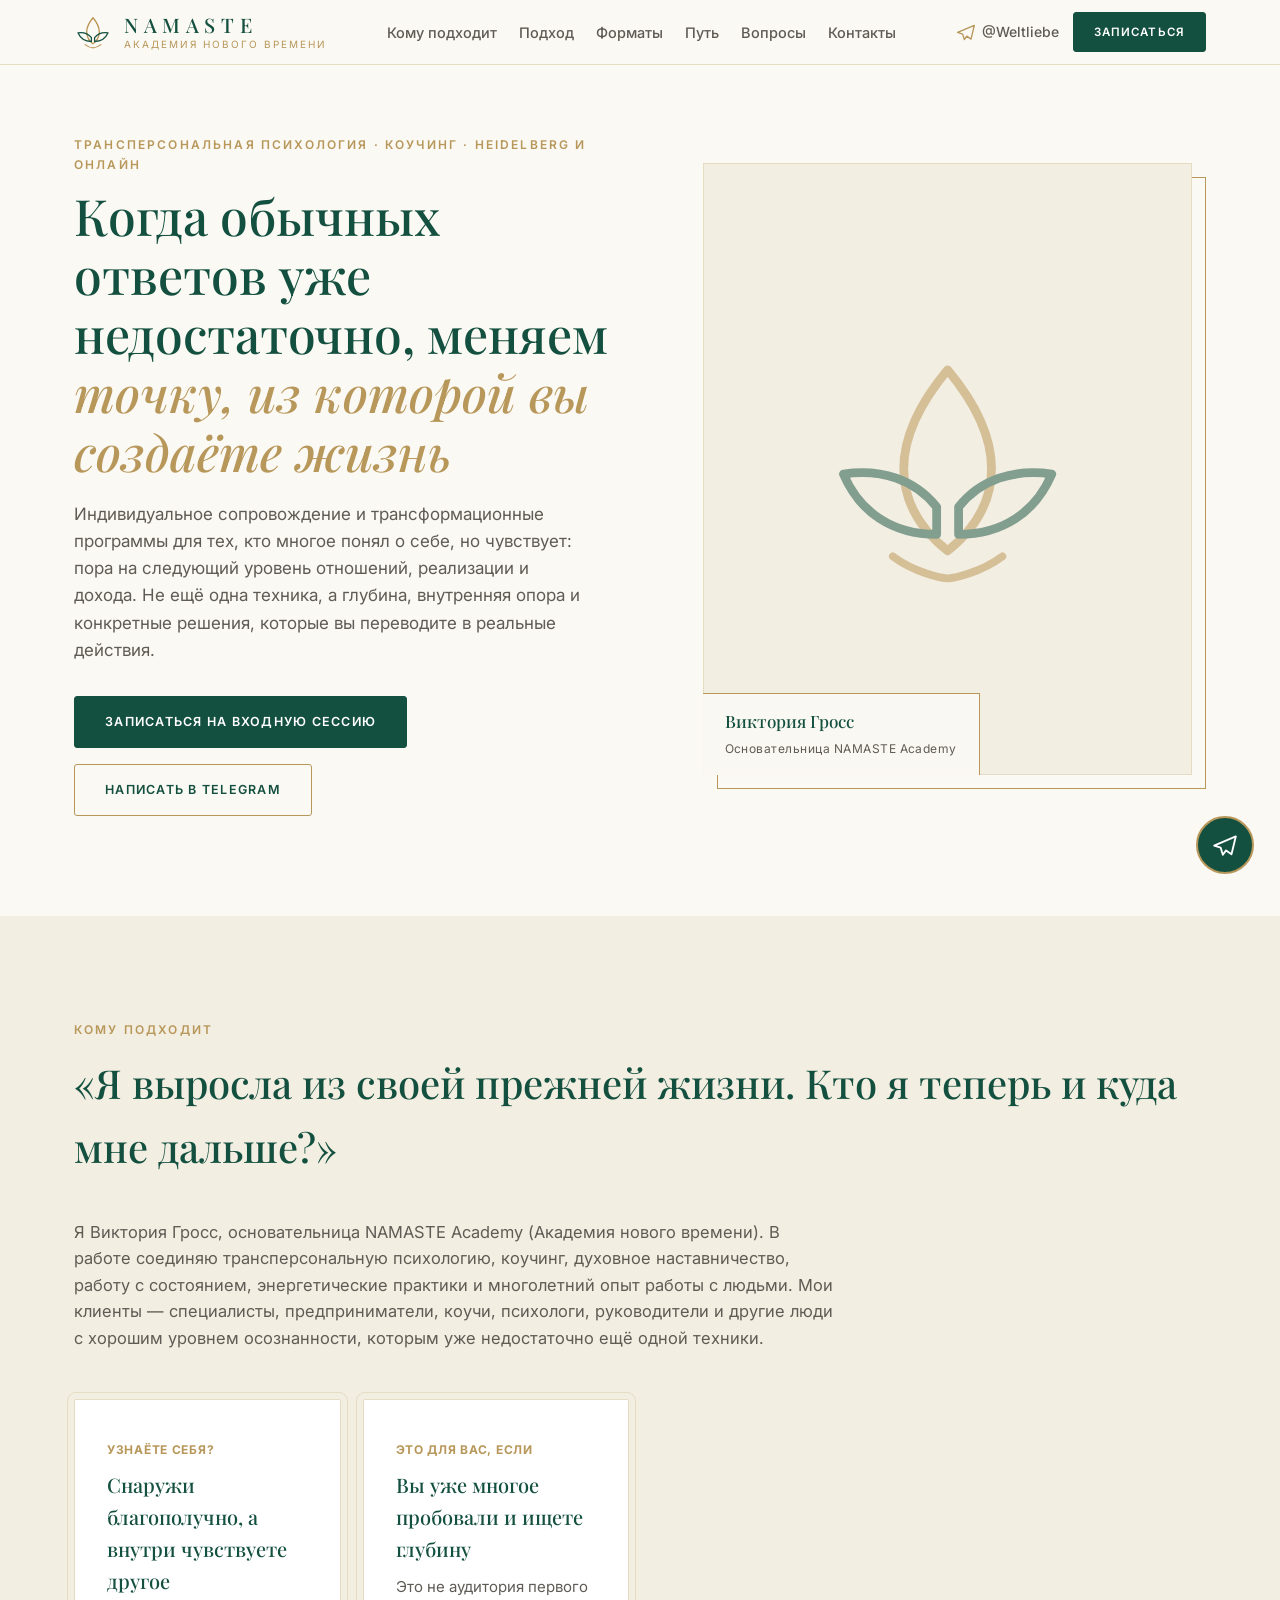
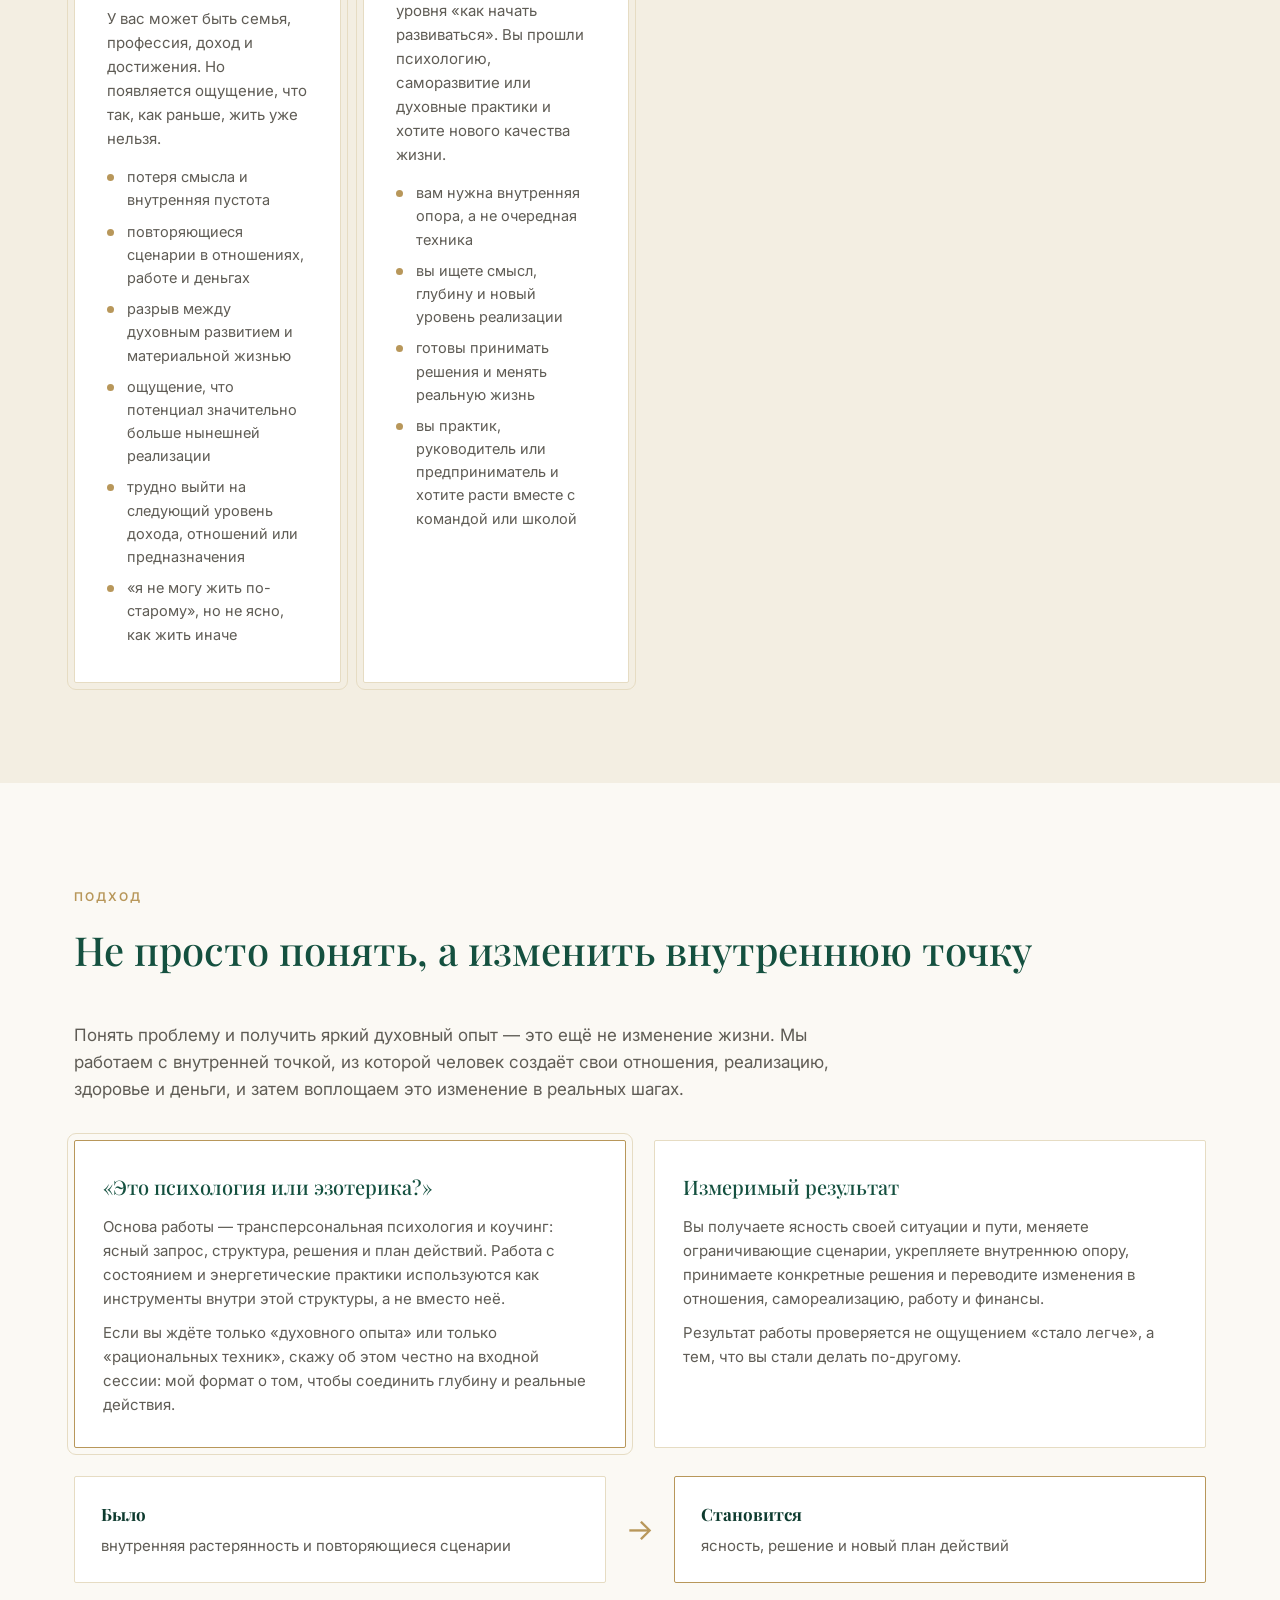
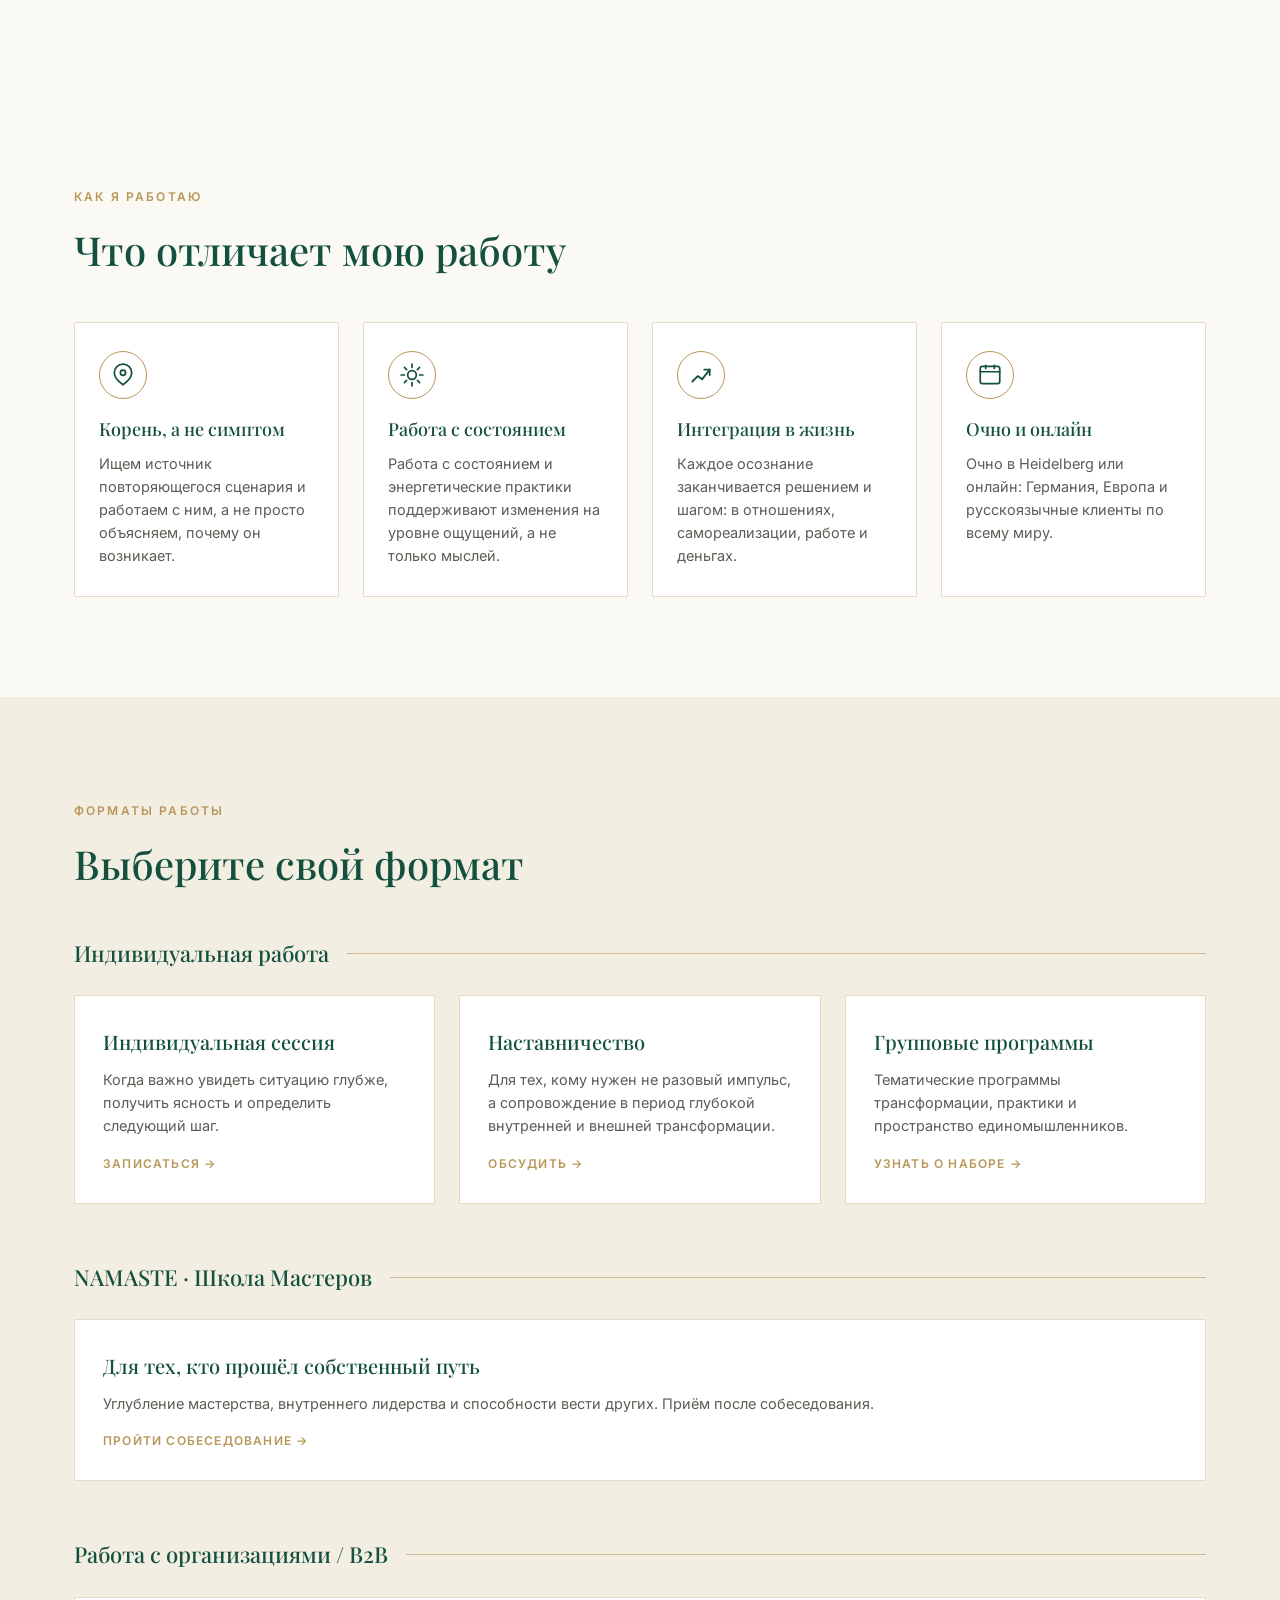
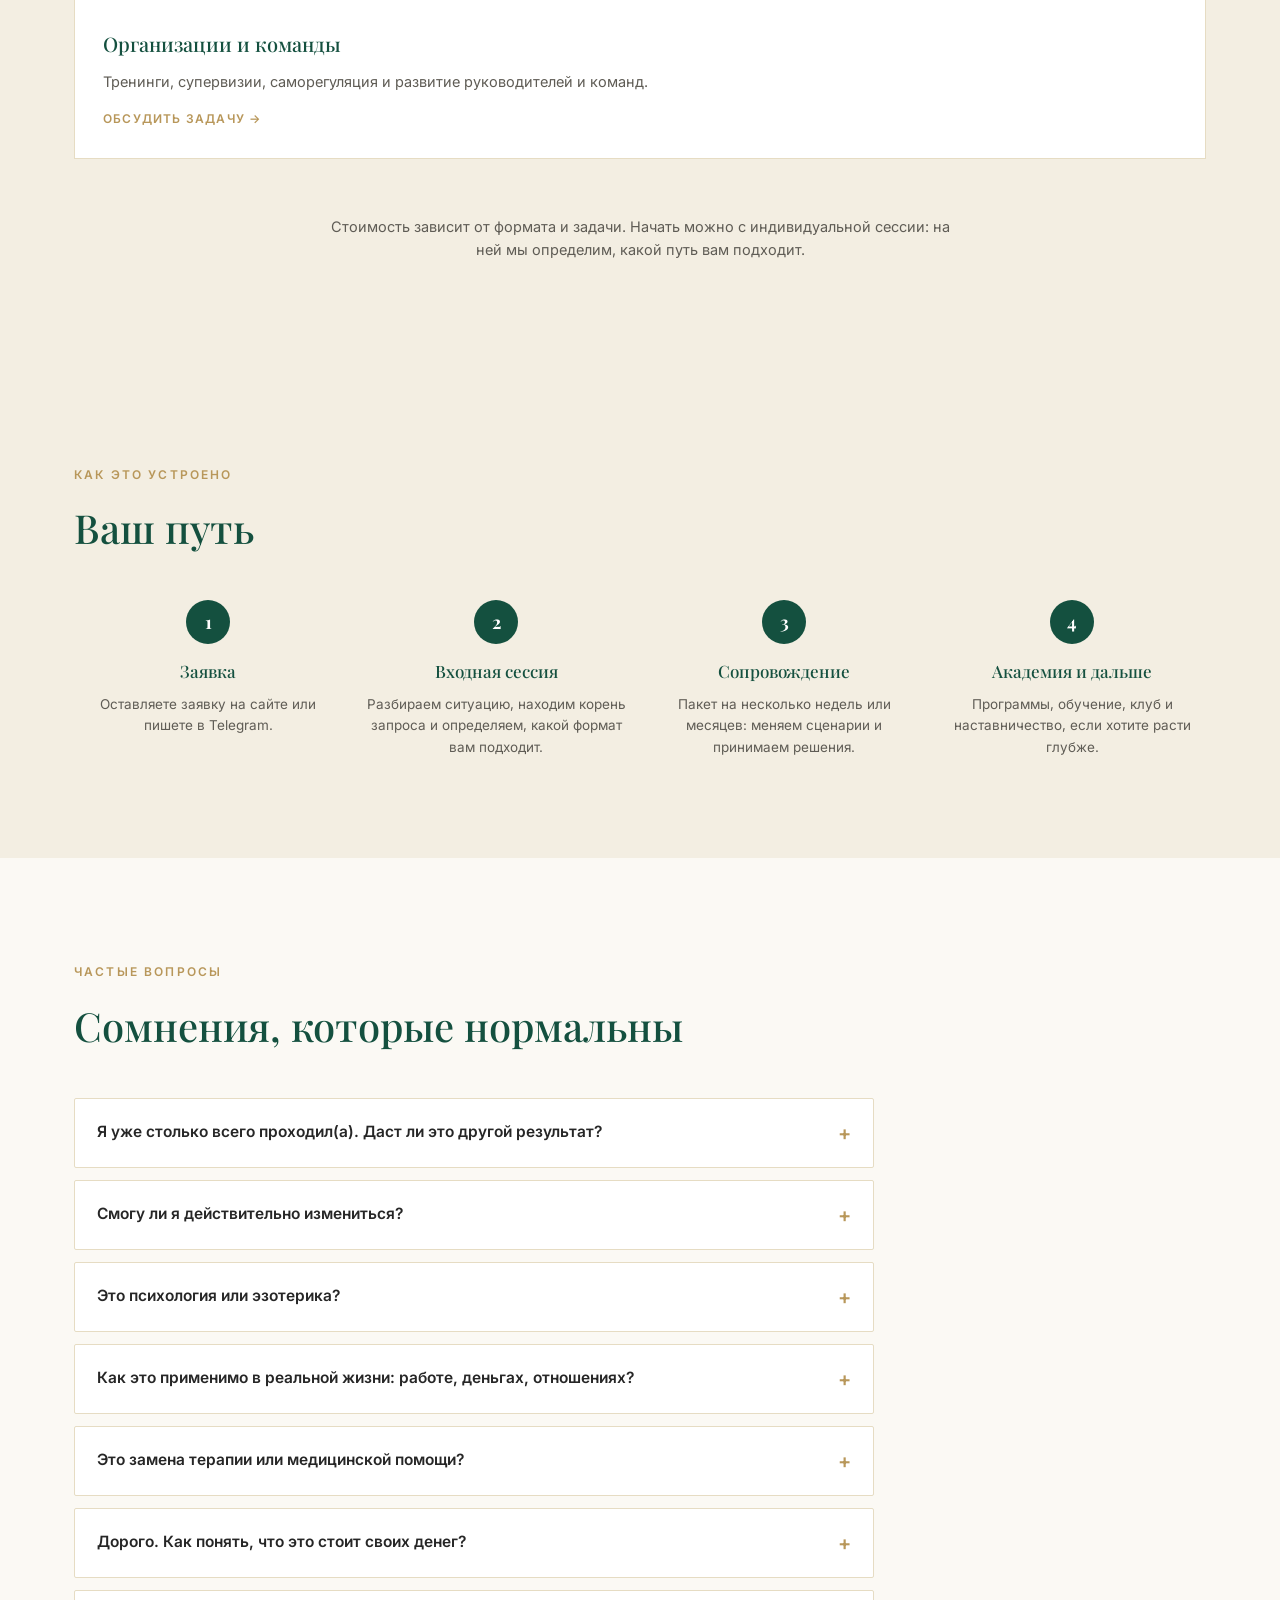
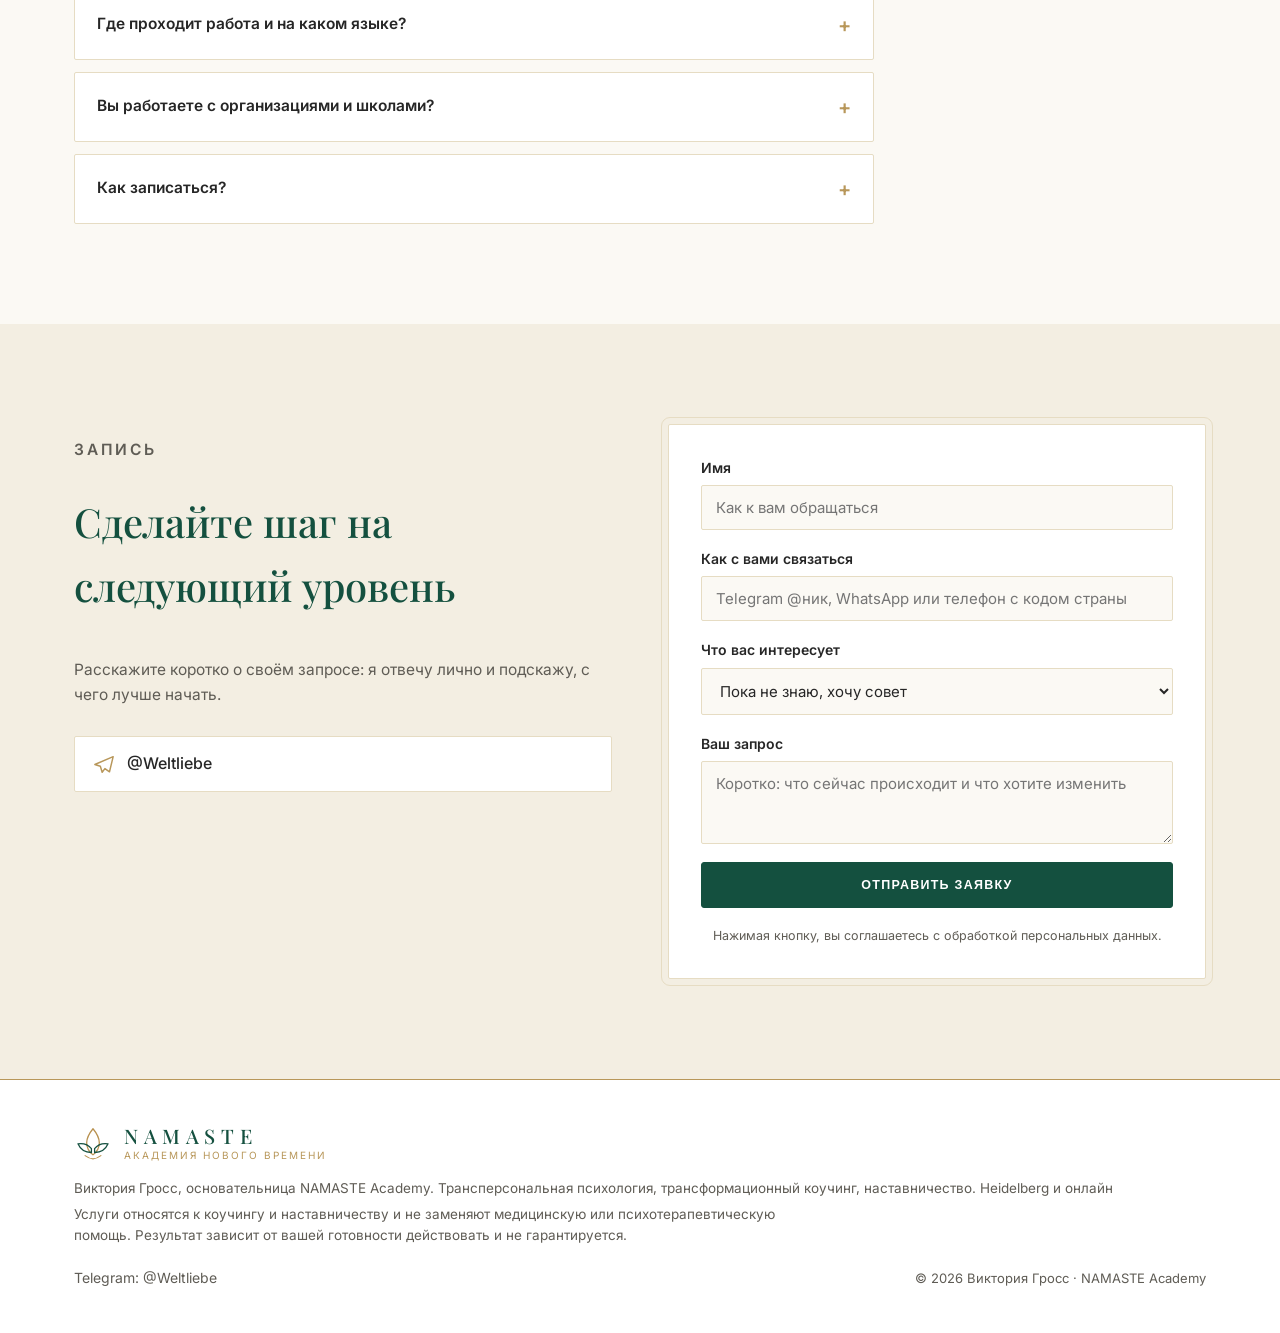
==== commit 7a7e89f4: "Фирменный стиль NAMASTE: ivory/изумруд/золото, лого, упрощённые форматы" ====
--- a/index.html
+++ b/index.html
@@ -16,15 +16,11 @@
 
 <header class="header" id="header">
   <div class="container header__inner">
-    <a href="#top" class="logo">
-      <span class="logo__main">Виктория Гросс</span>
-      <span class="logo__suffix">NAMASTE Academy</span>
-    </a>
+    <a href="#top" class="logo" aria-label="NAMASTE Academy"><span class="brand"><svg class="brand__mark" viewBox="0 0 48 48" fill="none" aria-hidden="true"><path d="M24 6c5 6 8 12 8 18 0 6-3 11-8 15-5-4-8-9-8-15 0-6 3-12 8-18z" stroke="#b8914f" stroke-width="1.6" stroke-linejoin="round"/><path d="M22 36C14 36 8 32 5 25c7-1 13 1 17 6z" stroke="#14503f" stroke-width="1.6" stroke-linejoin="round"/><path d="M26 36c8 0 14-4 17-11-7-1-13 1-17 6z" stroke="#14503f" stroke-width="1.6" stroke-linejoin="round"/><path d="M14 40c4 3 9 4 10 4s6-1 10-4" stroke="#b8914f" stroke-width="1.4" stroke-linecap="round"/></svg><span class="brand__txt"><span class="brand__name">NAMASTE</span><span class="brand__sub">Академия нового времени</span></span></span></a>
     <nav class="nav" id="nav">
       <a href="#for-whom">Кому подходит</a>
       <a href="#method">Подход</a>
       <a href="#services">Форматы</a>
-      <a href="#price">Стоимость</a>
       <a href="#process">Путь</a>
       <a href="#faq">Вопросы</a>
       <a href="#contact">Контакты</a>
@@ -55,49 +51,14 @@
           <a href="#contact" class="btn btn--primary">Записаться на входную сессию</a>
           <a href="https://t.me/Weltliebe" target="_blank" rel="noopener" class="btn btn--ghost">Написать в Telegram</a>
         </div>
-        <div class="hero__stats">
-          <div class="stat">
-            <span class="stat__num">от 369 €</span>
-            <span class="stat__label">индивидуальная трансформационная сессия</span>
-          </div>
-          <div class="stat">
-            <span class="stat__num">3</span>
-            <span class="stat__label">уровня: сессия, сопровождение, Академия</span>
-          </div>
-          <div class="stat">
-            <span class="stat__num">DE · EU</span>
-            <span class="stat__label">очно в Heidelberg и онлайн для русскоязычных по всему миру</span>
-          </div>
-        </div>
-      </div>
-      <div class="hero__card">
-        <div class="hero__art" aria-hidden="true">
-          <svg viewBox="0 0 320 260" fill="none">
-            <ellipse cx="160" cy="238" rx="120" ry="10" fill="#d9cdee" opacity=".7"/>
-            <circle cx="160" cy="120" r="92" stroke="#b8975a" stroke-width="1.5" stroke-dasharray="3 6"/>
-            <circle cx="160" cy="120" r="64" stroke="#6b55a3" stroke-width="2" opacity=".5"/>
-            <g stroke="#46357a" stroke-width="5" stroke-linejoin="round" stroke-linecap="round" fill="#fbf8ff">
-              <path d="M160 70c14 18 22 34 22 50 0 20-10 36-22 48-12-12-22-28-22-48 0-16 8-32 22-50z" fill="#e9e0f6"/>
-              <path d="M138 128c-24-4-44 0-62 16 22 14 46 16 68 4z"/>
-              <path d="M182 128c24-4 44 0 62 16-22 14-46 16-68 4z"/>
-              <path d="M144 150c-16 10-34 12-52 12 14 16 36 24 60 14z" opacity=".9"/>
-              <path d="M176 150c16 10 34 12 52 12-14 16-36 24-60 14z" opacity=".9"/>
-            </g>
-            <circle cx="160" cy="40" r="5" fill="#b8975a"/>
-            <circle cx="64" cy="96" r="4" fill="#b8975a"/>
-            <circle cx="256" cy="96" r="4" fill="#b8975a"/>
-          </svg>
-        </div>
-        <div class="hero__card-body">
-          <div class="hero__card-badge">NAMASTE Academy · Академия нового времени</div>
-          <ul class="hero__card-list">
-            <li>Трансперсональная психология, коучинг, работа с состоянием и энергетические практики в одном сопровождении</li>
-            <li>Работаем с корнем повторяющихся сценариев, а не с симптомом</li>
-            <li>Инсайты переводим в действия: отношения, реализация, работа, финансы</li>
-          </ul>
-          <div class="hero__card-quote">«Ко мне приходят тогда, когда обычных ответов уже недостаточно»</div>
-        </div>
-      </div>
+        </div>
+      <figure class="hero__photo">
+        <!-- ФОТО: заменить блок .hero__photo-in на <img src="images/victoria.jpg" alt="Виктория Гросс"> -->
+        <div class="hero__photo-in">
+          <svg class="watermark" viewBox="0 0 48 48" fill="none" aria-hidden="true"><path d="M24 6c5 6 8 12 8 18 0 6-3 11-8 15-5-4-8-9-8-15 0-6 3-12 8-18z" stroke="#b8914f" stroke-width="1.6" stroke-linejoin="round"/><path d="M22 36C14 36 8 32 5 25c7-1 13 1 17 6z" stroke="#14503f" stroke-width="1.6" stroke-linejoin="round"/><path d="M26 36c8 0 14-4 17-11-7-1-13 1-17 6z" stroke="#14503f" stroke-width="1.6" stroke-linejoin="round"/><path d="M14 40c4 3 9 4 10 4s6-1 10-4" stroke="#b8914f" stroke-width="1.4" stroke-linecap="round"/></svg>
+        </div>
+        <figcaption class="hero__photo-cap"><strong>Виктория Гросс</strong><span>Основательница NAMASTE Academy</span></figcaption>
+      </figure>
     </div>
   </section>
 
@@ -203,91 +164,56 @@
     </div>
   </section>
 
-  <!-- УСЛУГИ -->
+  <!-- ФОРМАТЫ -->
   <section class="services" id="services">
     <div class="container">
       <p class="section-eyebrow">Форматы работы</p>
-      <h2 class="section-title">Путь от входной сессии до Академии</h2>
-
-      <h3 class="services__sub">Индивидуальная работа</h3>
-      <div class="services-grid services-grid--2">
-        <div class="service service--accent">
-          <span class="service__badge">С чего начать</span>
-          <h3>Индивидуальная трансформационная сессия</h3>
-          <p>Разбор вашей ситуации, поиск корня повторяющегося сценария и первые конкретные решения. Подходит и как вход в более длинное сопровождение.</p>
-          <div class="service__price">от 369 €</div>
-          <a href="#contact" class="service__link">Записаться →</a>
-        </div>
-        <div class="service">
-          <h3>Пакет индивидуального сопровождения</h3>
-          <p>Работа на несколько недель или месяцев: меняем ограничивающие сценарии, укрепляем опору и закрепляем изменения в действиях.</p>
-          <div class="service__price">от 770 €</div>
-          <a href="#contact" class="service__link">Записаться →</a>
-        </div>
-        <div class="service">
-          <span class="service__badge">Премиум</span>
-          <h3>Индивидуальное премиальное сопровождение</h3>
-          <p>4 недели и 10 встреч: глубокое погружение, регулярный контакт и плотная интеграция изменений в вашу жизнь.</p>
-          <div class="service__price">2 400 €</div>
-          <a href="#contact" class="service__link">Записаться →</a>
-        </div>
-        <div class="service">
-          <h3>Групповой менторинг</h3>
-          <p>Работа в группе единомышленников с наставничеством. Стоимость зависит от задачи и формата.</p>
-          <div class="service__price">1 100–2 400 €</div>
-          <a href="#contact" class="service__link">Узнать о наборе →</a>
-        </div>
-      </div>
-
-      <h3 class="services__sub">NAMASTE Academy: программы и обучение</h3>
-      <div class="services-grid services-grid--2">
-        <div class="service">
-          <h3>Групповые трансформационные программы Академии</h3>
-          <p>Программы от одного месяца. Стоимость зависит от программы и глубины работы.</p>
-          <div class="service__price">2 800–11 000 €</div>
-          <a href="#contact" class="service__link">Узнать о программах →</a>
-        </div>
-        <div class="service">
-          <h3>Reiki, посвящения и обучение</h3>
-          <p>Отдельные программы и уровни, проходят очно.</p>
-          <div class="service__price"><small>Стоимость зависит от уровня, по запросу</small></div>
-          <a href="#contact" class="service__link">Узнать подробнее →</a>
-        </div>
-        <div class="service">
-          <h3>Обучение трансформационному методу</h3>
-          <p>Программы для мастеров и специалистов. Проход на программу после собеседования.</p>
-          <div class="service__price"><small>Стоимость зависит от уровня, по запросу</small></div>
-          <a href="#contact" class="service__link">Пройти собеседование →</a>
-        </div>
-        <div class="service">
-          <span class="service__badge">Для организаций</span>
-          <h3>Тренинги, супервизии, саморегуляция</h3>
-          <p>Программы саморегуляции, тренинги и супервизии для школ, организаций, руководителей и команд.</p>
-          <div class="service__price"><small>Индивидуальный расчёт</small></div>
-          <a href="#contact" class="service__link">Обсудить задачу →</a>
-        </div>
-      </div>
-    </div>
-  </section>
-
-  <!-- ПРАЙС -->
-  <section class="price" id="price">
-    <div class="container">
-      <p class="section-eyebrow">Стоимость</p>
-      <h2 class="section-title">Форматы и цены</h2>
-      <div class="price__table">
-        <div class="price__row price__row--head">
-          <span>Формат</span><span>Что входит</span><span>Стоимость</span>
-        </div>
-        <div class="price__row"><span>Трансформационная сессия</span><span>Индивидуальная работа с запросом и корнем сценария</span><span>от 369 €</span></div>
-        <div class="price__row"><span>Пакет сопровождения</span><span>Работа на несколько недель или месяцев</span><span>от 770 €</span></div>
-        <div class="price__row"><span>Групповой менторинг</span><span>Группа и наставничество под задачу</span><span>1 100–2 400 €</span></div>
-        <div class="price__row"><span>Премиальное сопровождение</span><span>4 недели, 10 индивидуальных встреч</span><span>2 400 €</span></div>
-        <div class="price__row"><span>Программы Академии</span><span>Групповые трансформационные программы от месяца</span><span>2 800–11 000 €</span></div>
-        <div class="price__row"><span>Reiki, обучение методу</span><span>Очные уровни и программы для специалистов</span><span>по запросу</span></div>
-        <div class="price__row"><span>B2B: школы и организации</span><span>Тренинги, супервизии, программы саморегуляции</span><span>индивидуально</span></div>
-      </div>
-      <p class="price__note">Не знаете, какой формат выбрать? Начните с входной сессии: на ней мы определим запрос и подходящий путь.</p>
+      <h2 class="section-title">Выберите свой формат</h2>
+
+      <div class="fmt-group">
+        <div class="fmt-group__head"><h3>Индивидуальная работа</h3></div>
+        <div class="fmt-grid fmt-grid--3">
+          <div class="fmt">
+            <h4>Индивидуальная сессия</h4>
+            <p>Когда важно увидеть ситуацию глубже, получить ясность и определить следующий шаг.</p>
+            <a href="#contact" class="fmt__link">Записаться →</a>
+          </div>
+          <div class="fmt">
+            <h4>Наставничество</h4>
+            <p>Для тех, кому нужен не разовый импульс, а сопровождение в период глубокой внутренней и внешней трансформации.</p>
+            <a href="#contact" class="fmt__link">Обсудить →</a>
+          </div>
+          <div class="fmt">
+            <h4>Групповые программы</h4>
+            <p>Тематические программы трансформации, практики и пространство единомышленников.</p>
+            <a href="#contact" class="fmt__link">Узнать о наборе →</a>
+          </div>
+        </div>
+      </div>
+
+      <div class="fmt-group">
+        <div class="fmt-group__head"><h3>NAMASTE · Школа Мастеров</h3></div>
+        <div class="fmt-grid fmt-grid--1">
+          <div class="fmt">
+            <h4>Для тех, кто прошёл собственный путь</h4>
+            <p>Углубление мастерства, внутреннего лидерства и способности вести других. Приём после собеседования.</p>
+            <a href="#contact" class="fmt__link">Пройти собеседование →</a>
+          </div>
+        </div>
+      </div>
+
+      <div class="fmt-group">
+        <div class="fmt-group__head"><h3>Работа с организациями / B2B</h3></div>
+        <div class="fmt-grid fmt-grid--1">
+          <div class="fmt">
+            <h4>Организации и команды</h4>
+            <p>Тренинги, супервизии, саморегуляция и развитие руководителей и команд.</p>
+            <a href="#contact" class="fmt__link">Обсудить задачу →</a>
+          </div>
+        </div>
+      </div>
+
+      <p class="fmt-note">Стоимость зависит от формата и задачи. Начать можно с индивидуальной сессии: на ней мы определим, какой путь вам подходит.</p>
     </div>
   </section>
 
@@ -417,8 +343,8 @@
 <footer class="footer">
   <div class="container footer__inner">
     <div class="footer__brand">
-      <span class="logo__main">Виктория Гросс</span>
-      <p>Основательница NAMASTE Academy (Академия нового времени). Трансперсональная психология, трансформационный коучинг, наставничество. Heidelberg и онлайн</p>
+      <span class="brand"><svg class="brand__mark" viewBox="0 0 48 48" fill="none" aria-hidden="true"><path d="M24 6c5 6 8 12 8 18 0 6-3 11-8 15-5-4-8-9-8-15 0-6 3-12 8-18z" stroke="#b8914f" stroke-width="1.6" stroke-linejoin="round"/><path d="M22 36C14 36 8 32 5 25c7-1 13 1 17 6z" stroke="#14503f" stroke-width="1.6" stroke-linejoin="round"/><path d="M26 36c8 0 14-4 17-11-7-1-13 1-17 6z" stroke="#14503f" stroke-width="1.6" stroke-linejoin="round"/><path d="M14 40c4 3 9 4 10 4s6-1 10-4" stroke="#b8914f" stroke-width="1.4" stroke-linecap="round"/></svg><span class="brand__txt"><span class="brand__name">NAMASTE</span><span class="brand__sub">Академия нового времени</span></span></span>
+      <p>Виктория Гросс, основательница NAMASTE Academy. Трансперсональная психология, трансформационный коучинг, наставничество. Heidelberg и онлайн</p>
       <p class="disclaimer">Услуги относятся к коучингу и наставничеству и не заменяют медицинскую или психотерапевтическую помощь. Результат зависит от вашей готовности действовать и не гарантируется.</p>
     </div>
     <div class="footer__links">
--- a/styles.css
+++ b/styles.css
@@ -1,16 +1,16 @@
 :root {
-  --bg: #fbf6ec;
-  --bg-alt: #f3e9d9;
+  --bg: #fbf9f4;
+  --bg-alt: #f3eee2;
   --surface: #ffffff;
-  --ink: #2a2438;
-  --ink-soft: #6a6479;
-  --accent: #9a6a42;
-  --accent-dark: #6b4628;
+  --ink: #262626;
+  --ink-soft: #5f5c55;
+  --accent: #14503f;
+  --accent-dark: #0d3a2e;
   --gold: #b8975a;
-  --leaf: #6f7f55;
-  --leaf-soft: #eef0e0;
-  --border: #e6d8c0;
-  --shadow: 0 20px 45px -25px rgba(50, 35, 90, 0.25);
+  --leaf: #b8914f;
+  --leaf-soft: #f3eee2;
+  --border: #e6dcc3;
+  --shadow: 0 20px 45px -25px rgba(30, 40, 30, 0.25);
   --radius: 18px;
   --font-head: 'Playfair Display', serif;
   --font-body: 'Inter', sans-serif;
@@ -65,15 +65,15 @@
 .btn--primary {
   background: linear-gradient(135deg, var(--accent), var(--accent-dark));
   color: #fff;
-  box-shadow: 0 12px 30px -12px rgba(107,70,40, 0.55);
-}
-.btn--primary:hover { transform: translateY(-2px); box-shadow: 0 16px 36px -12px rgba(107,70,40, 0.6); }
+  box-shadow: 0 12px 30px -12px rgba(13,58,46, 0.55);
+}
+.btn--primary:hover { transform: translateY(-2px); box-shadow: 0 16px 36px -12px rgba(13,58,46, 0.6); }
 .btn--ghost {
   background: transparent;
   border-color: var(--accent);
   color: var(--accent-dark);
 }
-.btn--ghost:hover { background: rgba(154,106,66, 0.08); }
+.btn--ghost:hover { background: rgba(20,80,63, 0.08); }
 .btn--sm { padding: 10px 20px; font-size: 14px; }
 .btn--block { width: 100%; }
 
@@ -82,12 +82,12 @@
   position: sticky;
   top: 0;
   z-index: 100;
-  background: rgba(251,246,236, 0.9);
+  background: rgba(251,249,244, 0.9);
   backdrop-filter: blur(10px);
   border-bottom: 1px solid transparent;
   transition: border-color 0.2s ease, box-shadow 0.2s ease;
 }
-.header.scrolled { border-color: var(--border); box-shadow: 0 8px 24px -20px rgba(50, 35, 90,0.3); }
+.header.scrolled { border-color: var(--border); box-shadow: 0 8px 24px -20px rgba(30, 40, 30,0.3); }
 .header__inner {
   display: flex;
   align-items: center;
@@ -212,7 +212,7 @@
 .audience__icon {
   width: 52px; height: 52px;
   border-radius: 14px;
-  background: linear-gradient(135deg, rgba(154,106,66,0.12), rgba(184,151,90,0.12));
+  background: linear-gradient(135deg, rgba(20,80,63,0.12), rgba(184,151,90,0.12));
   color: var(--accent-dark);
   display: flex; align-items: center; justify-content: center;
   margin-bottom: 18px;
@@ -400,14 +400,14 @@
   background: linear-gradient(135deg, var(--accent), var(--accent-dark));
   color: #fff;
   display: flex; align-items: center; justify-content: center;
-  box-shadow: 0 14px 30px -10px rgba(107,70,40, 0.6);
+  box-shadow: 0 14px 30px -10px rgba(13,58,46, 0.6);
   z-index: 90;
   transition: transform 0.2s ease;
 }
 .fab:hover { transform: scale(1.08); }
 
 /* HOUSE ART */
-.hero__art { background: linear-gradient(160deg, #f1ebfa, #e3d9f3); padding: 36px 32px 8px; display: flex; justify-content: center; }
+.hero__art { background: linear-gradient(160deg, #f3eee2, #f3eee2); padding: 36px 32px 8px; display: flex; justify-content: center; }
 .hero__art svg { width: 100%; max-width: 300px; height: auto; }
 
 /* AUDIENCE LISTS */
@@ -424,7 +424,7 @@
 .method__box h3 { font-family: var(--font-head); font-size: 20px; margin-bottom: 12px; }
 .method__box p { font-size: 15px; color: var(--ink-soft); margin-bottom: 10px; }
 .method__box p:last-child { margin-bottom: 0; }
-.method__box--accent { background: linear-gradient(160deg, #eef0e0, #e6ebd2); border-color: #d3dbb8; }
+.method__box--accent { background: linear-gradient(160deg, #f3eee2, #f3eee2); border-color: #e6dcc3; }
 .method__box--accent h3 { color: var(--accent-dark); }
 
 /* SERVICES GRID */
@@ -481,7 +481,7 @@
 .video__btn { position: relative; display: block; width: 100%; aspect-ratio: 16 / 9; border: 0; padding: 0; cursor: pointer; background: #000; }
 .video__btn img, .video iframe { width: 100%; height: 100%; object-fit: cover; display: block; border: 0; }
 .video iframe { aspect-ratio: 16 / 9; }
-.video__play { position: absolute; left: 50%; top: 50%; width: 60px; height: 60px; margin: -30px 0 0 -30px; border-radius: 50%; background: rgba(251,246,236,.92); }
+.video__play { position: absolute; left: 50%; top: 50%; width: 60px; height: 60px; margin: -30px 0 0 -30px; border-radius: 50%; background: rgba(251,249,244,.92); }
 .video__play::after { content: ""; position: absolute; left: 24px; top: 19px; border-left: 18px solid var(--accent-dark); border-top: 11px solid transparent; border-bottom: 11px solid transparent; }
 .video p { padding: 16px 18px 18px; font-size: 14.5px; font-weight: 600; }
 .videos__more { margin-top: 24px; }
@@ -556,7 +556,7 @@
 
 /* ===== DOC PAGES (материалы/скрипты/презентация/аутрич) ===== */
 .tag { display: inline-block; padding: 6px 14px; border: 1px solid var(--border); border-radius: 999px; font-size: 12.5px; font-weight: 700; color: var(--accent-dark); background: var(--surface); }
-.doc-header { position: sticky; top: 0; z-index: 100; background: rgba(251,246,236,0.92); backdrop-filter: blur(10px); border-bottom: 1px solid var(--border); }
+.doc-header { position: sticky; top: 0; z-index: 100; background: rgba(251,249,244,0.92); backdrop-filter: blur(10px); border-bottom: 1px solid var(--border); }
 .container.doc-bar { max-width: 920px; padding-left: 48px; padding-right: 48px; }
 .doc-bar { display: flex; align-items: center; justify-content: space-between; height: 76px; }
 .doc-bar__actions { display: flex; align-items: center; gap: 14px; }
@@ -610,7 +610,7 @@
 .shift { display: grid; grid-template-columns: 1fr auto 1fr; gap: 20px; align-items: center; margin-top: 8px; }
 .shift__side { background: var(--surface); border: 1px solid var(--border); border-radius: var(--radius); padding: 24px 26px; font-size: 15px; color: var(--ink-soft); }
 .shift__side strong { display: block; font-family: var(--font-head); font-size: 17px; color: var(--accent-dark); margin-bottom: 6px; }
-.shift__side--to { background: linear-gradient(160deg, #f4effb, #e9e0f6); border-color: #d9cdee; }
+.shift__side--to { background: linear-gradient(160deg, #f3eee2, #f3eee2); border-color: #e6dcc3; }
 .shift__arrow { font-size: 30px; color: var(--gold); }
 .disclaimer { font-size: 12.5px; color: var(--ink-soft); max-width: 760px; margin-top: 14px; }
 .form select { font-family: var(--font-body); border: 1.5px solid var(--border); border-radius: 10px; padding: 12px 14px; font-size: 15px; color: var(--ink); background: var(--bg); }
@@ -620,3 +620,76 @@
   .shift { grid-template-columns: 1fr; }
   .shift__arrow { transform: rotate(90deg); text-align: center; }
 }
+
+/* ===== NAMASTE BRAND: ivory / emerald / gold ===== */
+body { background: var(--bg); }
+.section-title { color: var(--accent); font-weight: 500; }
+.section-eyebrow, .eyebrow { color: var(--gold); letter-spacing: 0.18em; font-size: 12px; }
+.hero h1, .about h2, .method h2 { color: var(--accent); font-weight: 500; }
+.hero h1 span { color: var(--gold); font-style: italic; }
+
+.brand { display: inline-flex; align-items: center; gap: 12px; flex-shrink: 0; }
+.brand__mark { width: 38px; height: 38px; flex-shrink: 0; }
+.brand__txt { display: flex; flex-direction: column; line-height: 1.1; }
+.brand__name { font-family: var(--font-head); font-size: 20px; letter-spacing: 0.28em; color: var(--accent); font-weight: 500; }
+.brand__sub { font-size: 10px; letter-spacing: 0.2em; text-transform: uppercase; color: var(--gold); margin-top: 3px; }
+.header { background: rgba(251,249,244,0.94); border-bottom: 1px solid var(--border); }
+.header__inner { padding: 12px 24px; }
+
+.btn { border-radius: 3px; text-transform: uppercase; letter-spacing: 0.1em; font-size: 12.5px; font-weight: 600; padding: 15px 30px; }
+.btn--primary { background: var(--accent); color: #fff; border: 1.5px solid var(--accent); box-shadow: none; }
+.btn--primary:hover { background: var(--accent-dark); transform: none; box-shadow: none; }
+.btn--ghost { background: transparent; border: 1.5px solid var(--gold); color: var(--accent); }
+.btn--ghost:hover { background: rgba(184,145,79,0.1); }
+.btn--sm { padding: 10px 20px; font-size: 11.5px; }
+.step__num, .fab { background: var(--accent); box-shadow: none; }
+.fab { border: 2px solid var(--gold); }
+.service__badge { background: var(--gold); border-radius: 2px; letter-spacing: .08em; text-transform: uppercase; font-size: 10.5px; }
+
+.hero { padding: 70px 0 100px; }
+.hero__inner { grid-template-columns: 1.05fr 0.95fr; gap: 72px; }
+.hero__lead { max-width: 520px; }
+.hero__photo { position: relative; margin: 0 14px 14px 0; }
+.hero__photo::before { content: ""; position: absolute; inset: 14px -14px -14px 14px; border: 1px solid var(--gold); z-index: 0; }
+.hero__photo-in { position: relative; z-index: 1; aspect-ratio: 4 / 5; background: var(--bg-alt); display: flex; flex-direction: column; align-items: center; justify-content: center; gap: 18px; border: 1px solid var(--border); overflow: hidden; }
+.hero__photo-in img { width: 100%; height: 100%; object-fit: cover; object-position: top center; }
+.hero__photo-in .watermark { width: 54%; opacity: .5; }
+.hero__photo-cap { position: absolute; z-index: 2; left: 0; bottom: 0; background: rgba(251,249,244,.94); padding: 14px 22px; border-top: 1px solid var(--gold); border-right: 1px solid var(--gold); }
+.hero__photo-cap strong { display: block; font-family: var(--font-head); font-weight: 500; color: var(--accent); font-size: 17px; }
+.hero__photo-cap span { font-size: 12px; color: var(--ink-soft); letter-spacing: .04em; }
+
+.about, .services, .process, .form-section { background: var(--bg-alt); }
+.about, .method, .principles, .services, .process, .faq, .form-section { padding: 100px 0; }
+.audience__card, .principle, .service, .faq__item, .form, .method__box, .shift__side, .contact-card { background: #fff; border: 1px solid var(--border); border-radius: 2px; box-shadow: none; }
+.audience__card { padding: 36px 32px; }
+.audience__card, .method__box--accent { outline: 1px solid var(--border); outline-offset: 6px; }
+.method__box--accent { background: #fff; border-color: var(--gold); }
+.method__box--accent h3 { color: var(--accent); }
+.shift__side--to { background: #fff; border-color: var(--gold); }
+.principle__icon { background: transparent; border: 1px solid var(--gold); border-radius: 50%; color: var(--accent); }
+.principle h3, .audience__card h3, .method__box h3, .step h3, .service h3 { color: var(--accent); font-weight: 500; }
+.audience__tag, .services__sub, .price__note { color: var(--gold); }
+.audience__card li::before, .hero__card-list li::before { background: var(--gold); }
+.faq__item summary::after { color: var(--gold); }
+.form-section .form { box-shadow: none; outline: 1px solid var(--border); outline-offset: 6px; }
+.form input, .form textarea, .form select { border-radius: 2px; background: var(--bg); }
+.footer { border-top: 1px solid var(--gold); background: #fff; }
+.footer__brand .brand { margin-bottom: 12px; }
+.header__tg svg, .contact-card svg { color: var(--gold); }
+
+/* FORMATS */
+.fmt-group { margin-bottom: 56px; }
+.fmt-group__head { display: flex; align-items: center; gap: 18px; margin-bottom: 24px; }
+.fmt-group__head h3 { font-family: var(--font-head); font-weight: 500; font-size: 22px; color: var(--accent); white-space: nowrap; }
+.fmt-group__head::after { content: ""; flex: 1; height: 1px; background: var(--gold); opacity: .6; }
+.fmt-grid { display: grid; gap: 24px; }
+.fmt-grid--3 { grid-template-columns: repeat(3, 1fr); }
+.fmt-grid--1 { grid-template-columns: 1fr; }
+.fmt { background: #fff; border: 1px solid var(--border); padding: 30px 28px; display: flex; flex-direction: column; gap: 10px; }
+.fmt h4 { font-family: var(--font-head); font-weight: 500; font-size: 20px; color: var(--accent); }
+.fmt p { font-size: 14.5px; color: var(--ink-soft); flex-grow: 1; }
+.fmt__link { font-size: 12px; font-weight: 600; letter-spacing: .1em; text-transform: uppercase; color: var(--gold); margin-top: 6px; }
+.fmt__link:hover { color: var(--accent); }
+.fmt-note { font-size: 14.5px; color: var(--ink-soft); text-align: center; max-width: 640px; margin: 0 auto; }
+@media (max-width: 900px) { .fmt-grid--3 { grid-template-columns: 1fr; } .hero__inner { gap: 48px; } .hero { padding: 40px 0 70px; } .hero__photo { order: -1; max-width: 420px; } }
+@media (max-width: 560px) { .brand__name { font-size: 17px; letter-spacing: .22em; } .brand__sub { display: none; } .btn { padding: 14px 22px; } }
--- a/blog/blog.css
+++ b/blog/blog.css
@@ -0,0 +1,94 @@
+/* Стили блога. Цвета берутся из палитры сайта: install.mjs прописывает --b-* в blog.config.json (theme). */
+:root { --b-bg: #fff; --b-surface: #fff; --b-ink: #18181b; --b-text: #2b2b30; --b-soft: #6b6b73; --b-line: #e5e5e5; --b-accent: #2563eb; --b-accent-soft: #eef3ff; --b-radius: 16px; }
+.blog { padding: 112px 0 72px; background: var(--b-bg); color: var(--b-text); }
+.blog > section, .blog > article { width: 100%; max-width: 1160px; margin: 0 auto; padding: 0 20px; }
+.b-crumbs { display: flex; gap: 8px; flex-wrap: wrap; font-size: 14px; color: var(--b-soft); margin-bottom: 22px; }
+.b-crumbs a { color: var(--b-soft); text-decoration: none; }
+.b-crumbs a:hover { color: var(--b-accent); }
+.b-meta { display: flex; flex-wrap: wrap; align-items: center; gap: 6px 14px; font-size: 14px; color: var(--b-soft); }
+.b-chip { display: inline-block; padding: 3px 12px; border-radius: 999px; background: var(--b-accent-soft); color: var(--b-accent); font-weight: 600; font-size: 13px; }
+.b-head h1 { font-family: var(--ff-head, inherit); color: var(--b-ink); font-size: clamp(28px, 4.4vw, 46px); line-height: 1.15; margin: 14px 0 16px; letter-spacing: -0.01em; }
+.b-lead { font-size: 19px; line-height: 1.55; color: var(--b-soft); max-width: 720px; }
+.b-author { margin-top: 14px; font-size: 14px; color: var(--b-soft); }
+
+/* Статья */
+.b-article { max-width: 780px !important; }
+.b-cover { margin: 28px 0 8px; border-radius: var(--b-radius); overflow: hidden; }
+.b-cover img { display: block; width: 100%; height: auto; }
+.b-toc { margin: 28px 0; padding: 20px 24px; border: 1px solid var(--b-line); border-radius: var(--b-radius); background: var(--b-surface); }
+.b-toc ol { list-style: none; margin: 10px 0 0; padding: 0; }
+.b-toc li + li { margin-top: 6px; }
+.b-toc a { color: var(--b-text); text-decoration: none; }
+.b-toc a:hover { color: var(--b-accent); }
+.b-content { font-size: 18px; line-height: 1.75; margin-top: 28px; }
+.b-content h2 { font-family: var(--ff-head, inherit); color: var(--b-ink); font-size: clamp(24px, 3vw, 31px); line-height: 1.25; margin: 2em 0 .6em; scroll-margin-top: 100px; }
+.b-content h3 { font-family: var(--ff-head, inherit); color: var(--b-ink); font-size: 22px; margin: 1.6em 0 .5em; scroll-margin-top: 100px; }
+.b-content p { margin: 0 0 1.1em; }
+.b-content ul, .b-content ol { margin: 0 0 1.2em; padding-left: 1.4em; }
+.b-content ul { list-style: disc; }
+.b-content ol { list-style: decimal; }
+.b-content li + li { margin-top: 8px; }
+.b-content li::marker { color: var(--b-accent); }
+.b-content a { color: var(--b-accent); text-decoration: underline; text-underline-offset: 3px; }
+.b-content img { max-width: 100%; height: auto; border-radius: 12px; margin: 8px 0; }
+.b-content hr { border: 0; border-top: 1px solid var(--b-line); margin: 2em 0; }
+.b-content blockquote { margin: 1.4em 0; padding: 16px 22px; border-left: 4px solid var(--b-accent); background: var(--b-accent-soft); border-radius: 0 12px 12px 0; }
+.b-content blockquote p:last-child { margin-bottom: 0; }
+.b-content code { background: var(--b-accent-soft); padding: 2px 6px; border-radius: 6px; font-size: .92em; }
+.b-content pre { overflow-x: auto; padding: 16px; border-radius: 12px; background: var(--b-accent-soft); margin: 0 0 1.2em; }
+.b-table { overflow-x: auto; margin: 1.4em 0; border: 1px solid var(--b-line); border-radius: 12px; }
+.b-table table { width: 100%; border-collapse: collapse; font-size: 16px; line-height: 1.5; }
+.b-table th, .b-table td { padding: 12px 16px; text-align: left; border-bottom: 1px solid var(--b-line); vertical-align: top; }
+.b-table th { background: var(--b-accent-soft); color: var(--b-ink); font-weight: 600; white-space: nowrap; }
+.b-table tr:last-child td { border-bottom: 0; }
+
+.b-faq { margin-top: 44px; }
+.b-faq h2 { font-family: var(--ff-head, inherit); color: var(--b-ink); font-size: 28px; margin-bottom: 16px; }
+.b-faq details { border: 1px solid var(--b-line); border-radius: 12px; background: var(--b-surface); margin-bottom: 10px; padding: 0 20px; }
+.b-faq summary { cursor: pointer; padding: 16px 0; font-weight: 600; color: var(--b-ink); list-style: none; display: flex; justify-content: space-between; gap: 16px; }
+.b-faq summary::-webkit-details-marker { display: none; }
+.b-faq summary::after { content: '+'; color: var(--b-accent); font-size: 22px; line-height: 1; }
+.b-faq details[open] summary::after { content: '−'; }
+.b-faq details p { padding: 0 0 18px; color: var(--b-text); line-height: 1.65; }
+.b-disclaimer { margin-top: 32px; font-size: 14px; line-height: 1.55; color: var(--b-soft); padding-top: 16px; border-top: 1px solid var(--b-line); }
+.b-cta { margin-top: 40px; padding: 32px; border-radius: var(--b-radius); background: var(--b-accent-soft); border: 1px solid var(--b-line); text-align: left; }
+.b-cta h2 { font-family: var(--ff-head, inherit); color: var(--b-ink); font-size: 26px; margin-bottom: 8px; }
+.b-cta p { margin-bottom: 18px; color: var(--b-text); max-width: 560px; }
+.b-cta__btn { display: inline-flex; }
+.b-preview { margin: 0 0 22px; padding: 12px 16px; border-radius: 12px; background: #fff4d6; color: #6b4e00; font-size: 14px; border: 1px solid #f0d98a; }
+
+/* Карточки */
+.b-grid { display: grid; grid-template-columns: repeat(3, 1fr); gap: 24px; margin-top: 32px; }
+.b-card { display: flex; flex-direction: column; background: var(--b-surface); border: 1px solid var(--b-line); border-radius: var(--b-radius); overflow: hidden; transition: transform .2s, box-shadow .2s; }
+.b-card:hover { transform: translateY(-3px); box-shadow: 0 16px 36px rgba(20, 20, 30, .09); }
+.b-card__img { display: block; aspect-ratio: 16 / 10; overflow: hidden; background: var(--b-accent-soft); }
+.b-card__img img { width: 100%; height: 100%; object-fit: cover; display: block; }
+.b-card__body { display: flex; flex-direction: column; gap: 10px; padding: 22px; flex: 1; }
+.b-card h3 { font-family: var(--ff-head, inherit); font-size: 20px; line-height: 1.3; margin: 0; }
+.b-card h3 a { color: var(--b-ink); text-decoration: none; }
+.b-card h3 a:hover { color: var(--b-accent); }
+.b-card p { color: var(--b-soft); font-size: 15px; line-height: 1.55; margin: 0; }
+.b-more { margin-top: auto; padding-top: 6px; color: var(--b-accent); font-weight: 600; text-decoration: none; }
+.b-more::after { content: ' →'; }
+.b-related { margin-top: 72px !important; }
+.b-related h2, .b-home h2 { font-family: var(--ff-head, inherit); color: var(--b-ink); font-size: clamp(26px, 3.4vw, 36px); }
+.b-empty { margin-top: 32px; color: var(--b-soft); }
+
+/* Блок на главной */
+.b-home { padding: 88px 0; background: var(--b-bg); }
+.b-home .container { max-width: 1160px; margin: 0 auto; padding: 0 20px; }
+.b-home__head { display: flex; justify-content: space-between; align-items: flex-end; gap: 16px; flex-wrap: wrap; }
+.b-home .b-more { margin-top: 0; }
+
+@media (max-width: 960px) { .b-grid { grid-template-columns: repeat(2, 1fr); } }
+@media (max-width: 640px) {
+  .blog { padding: 92px 0 48px; }
+  .b-grid { grid-template-columns: 1fr; gap: 18px; }
+  .b-content { font-size: 17px; }
+  .b-lead { font-size: 17px; }
+  .b-cta { padding: 24px 20px; }
+  .b-home { padding: 56px 0; }
+}
+
+/* тема сайта */
+:root{--b-accent:var(--accent);--b-bg:var(--bg);--b-surface:var(--surface);--b-ink:var(--ink);--b-soft:var(--ink-soft);--b-line:var(--border);--b-accent-soft:color-mix(in srgb, var(--accent) 10%, #ffffff)}
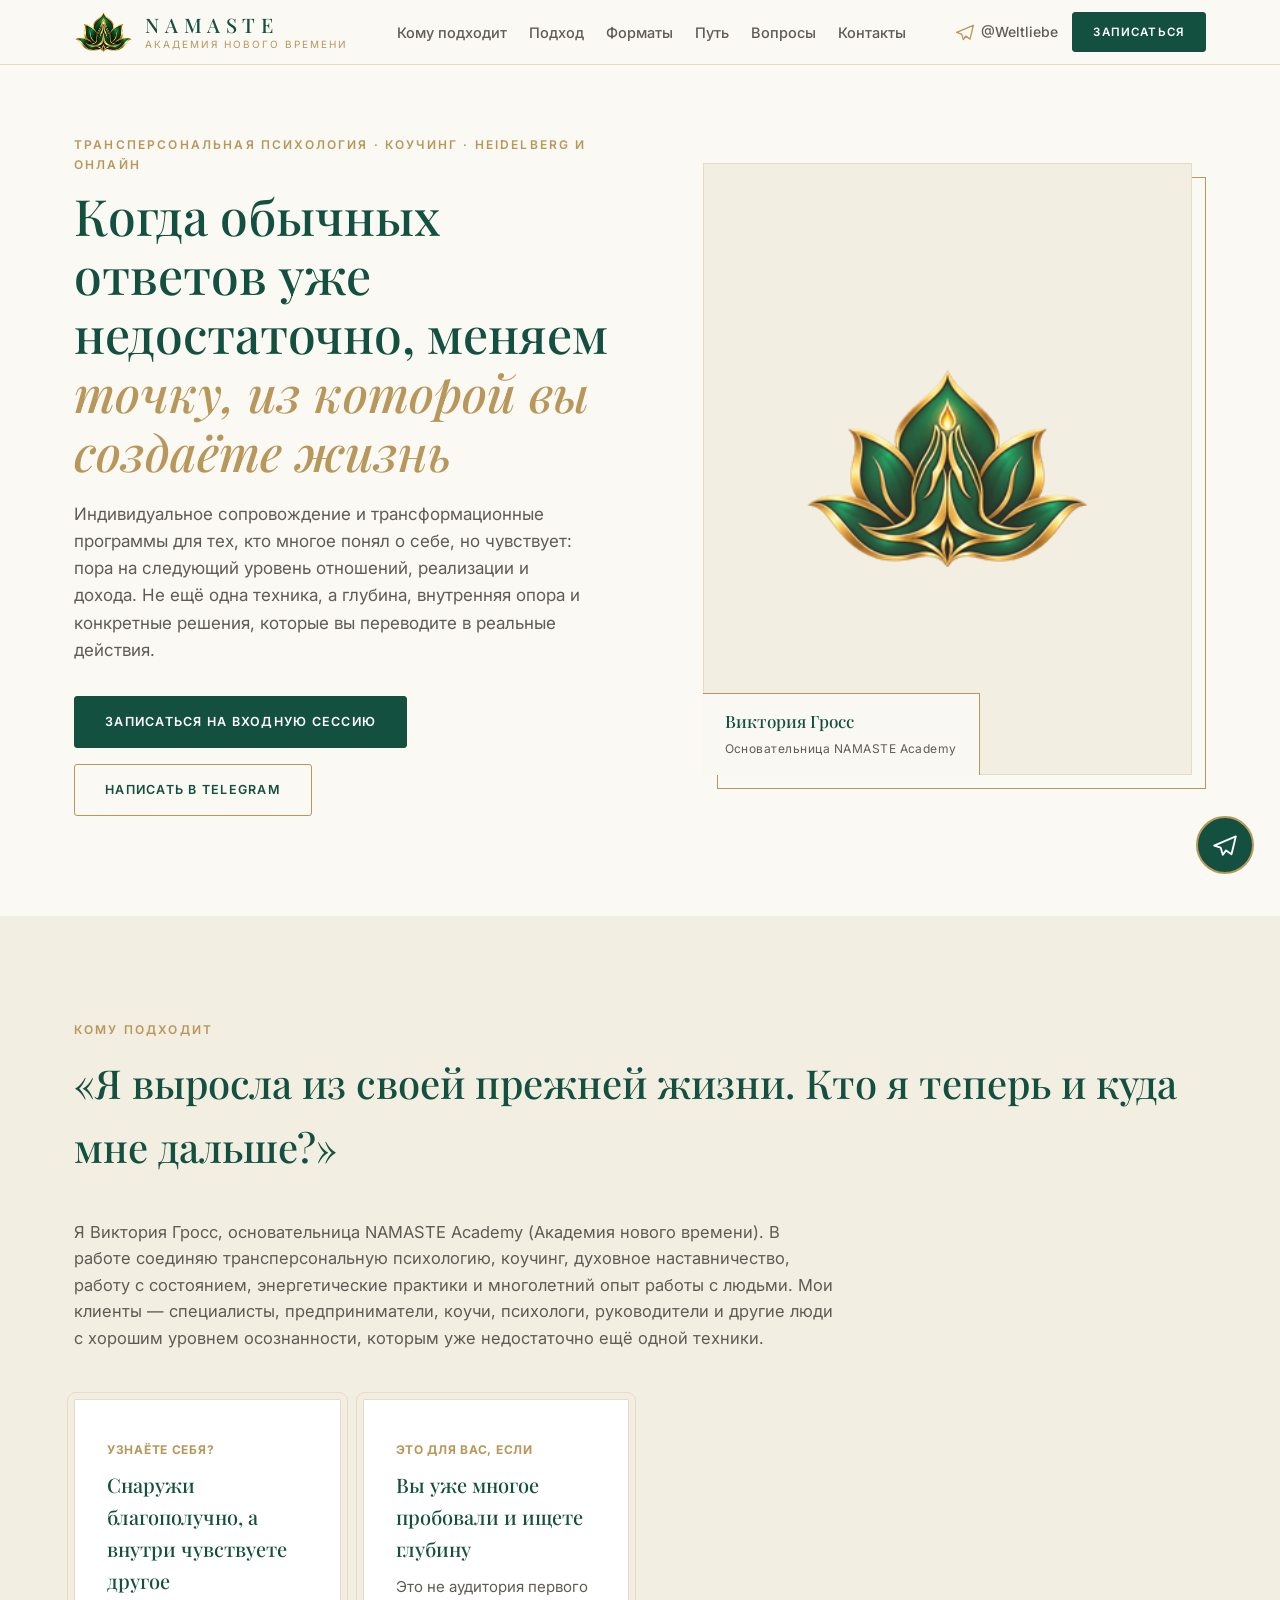
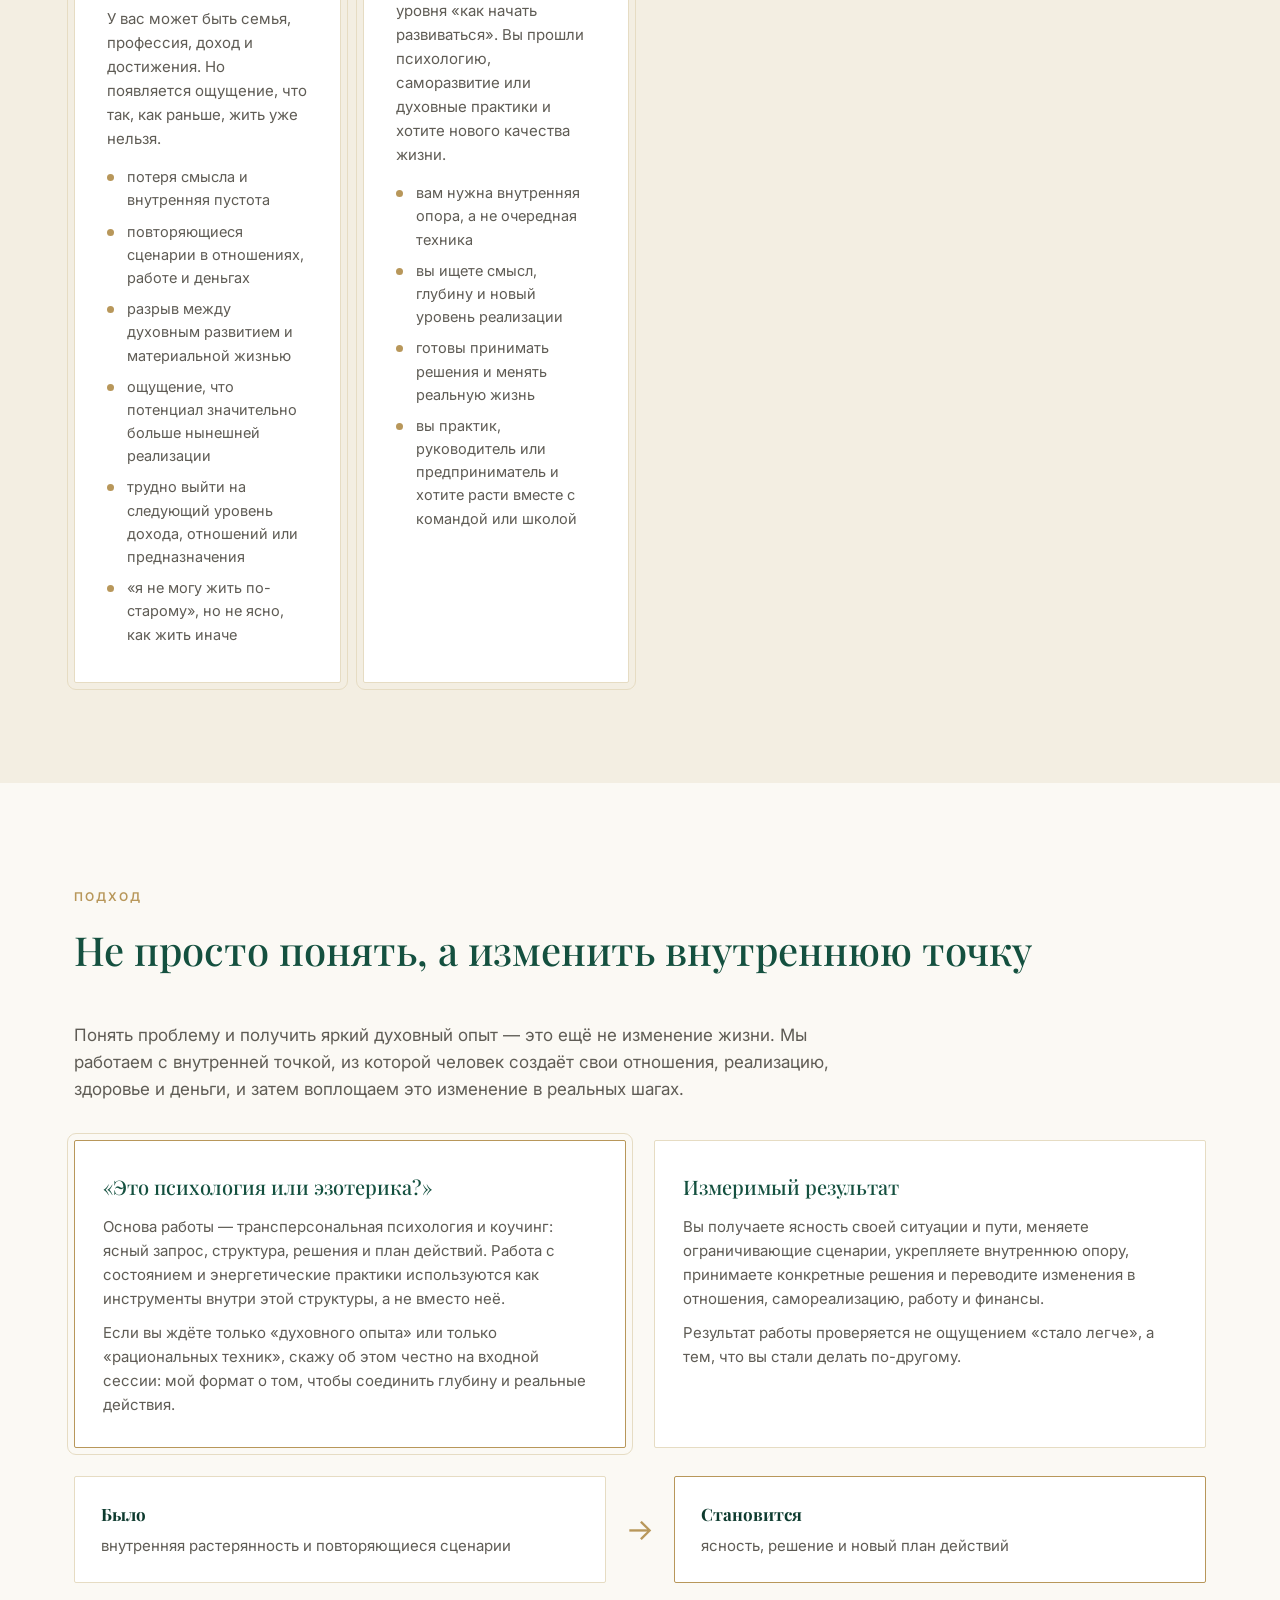
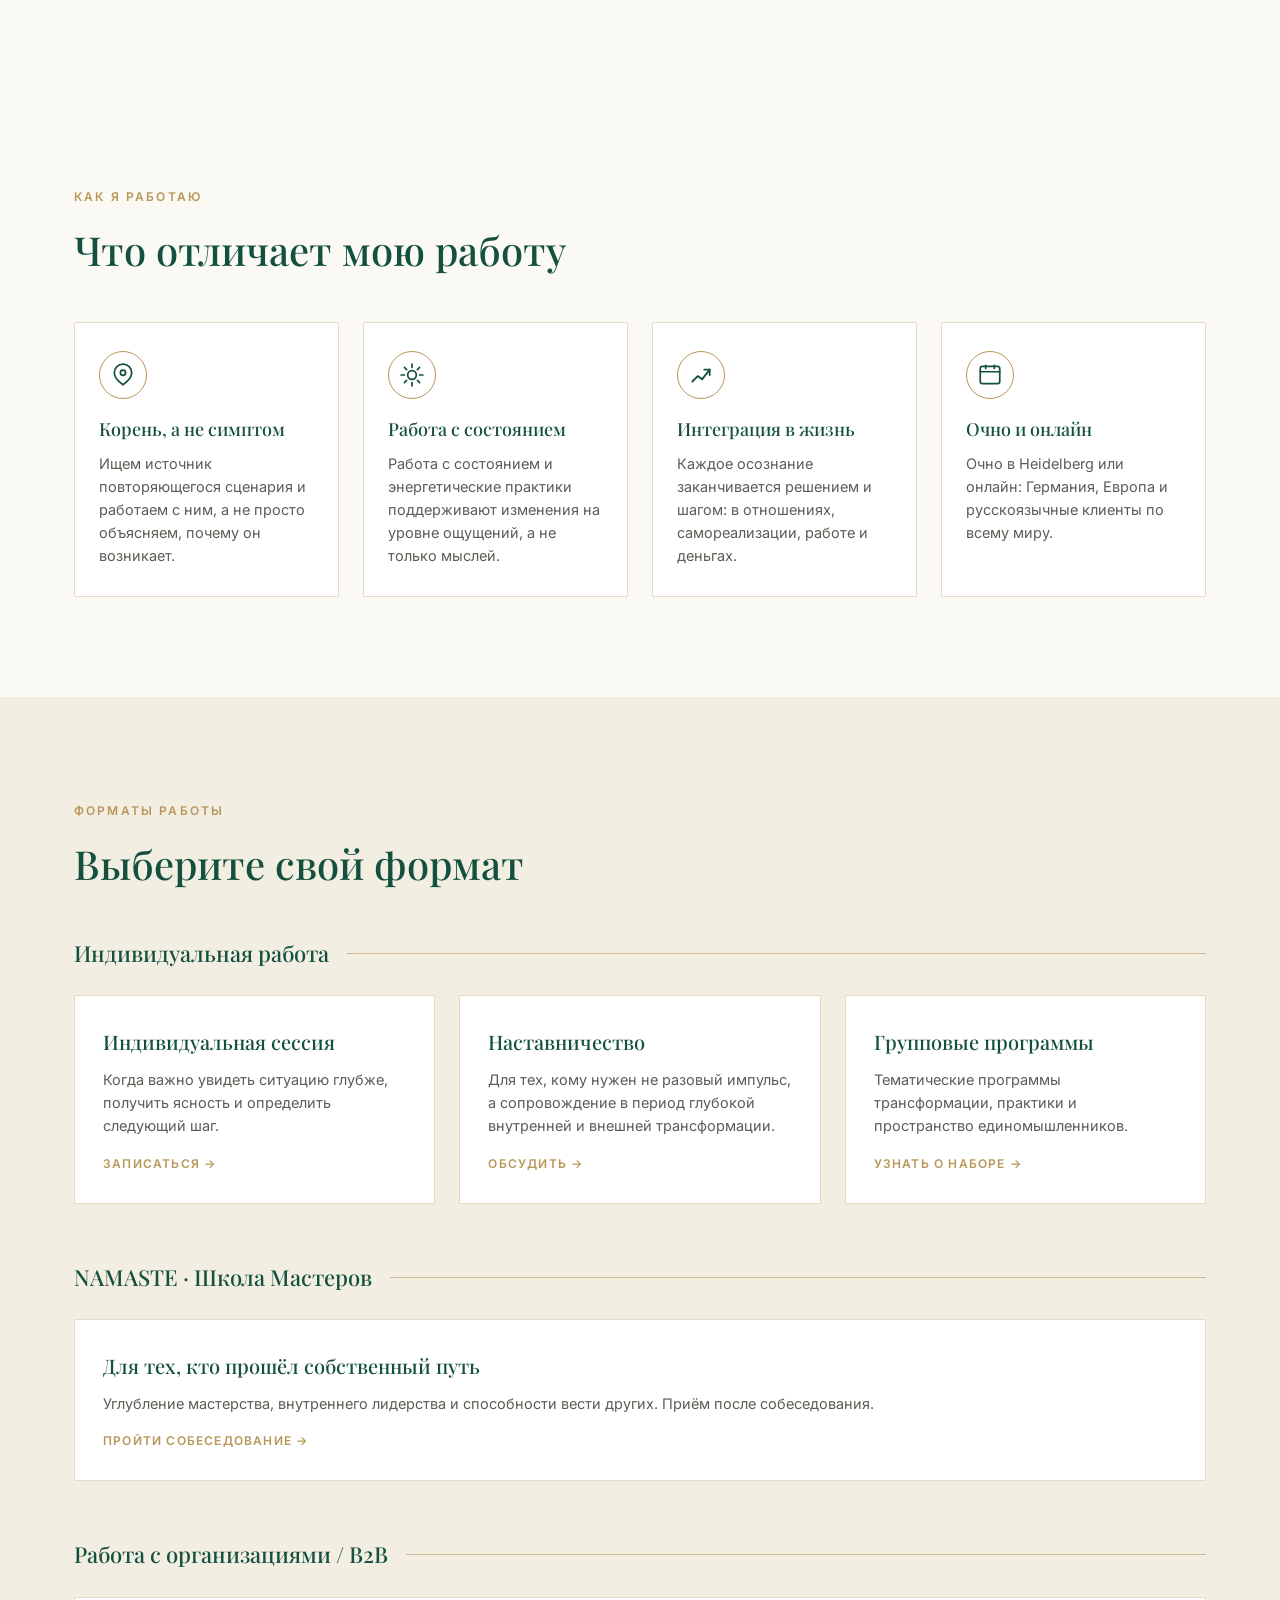
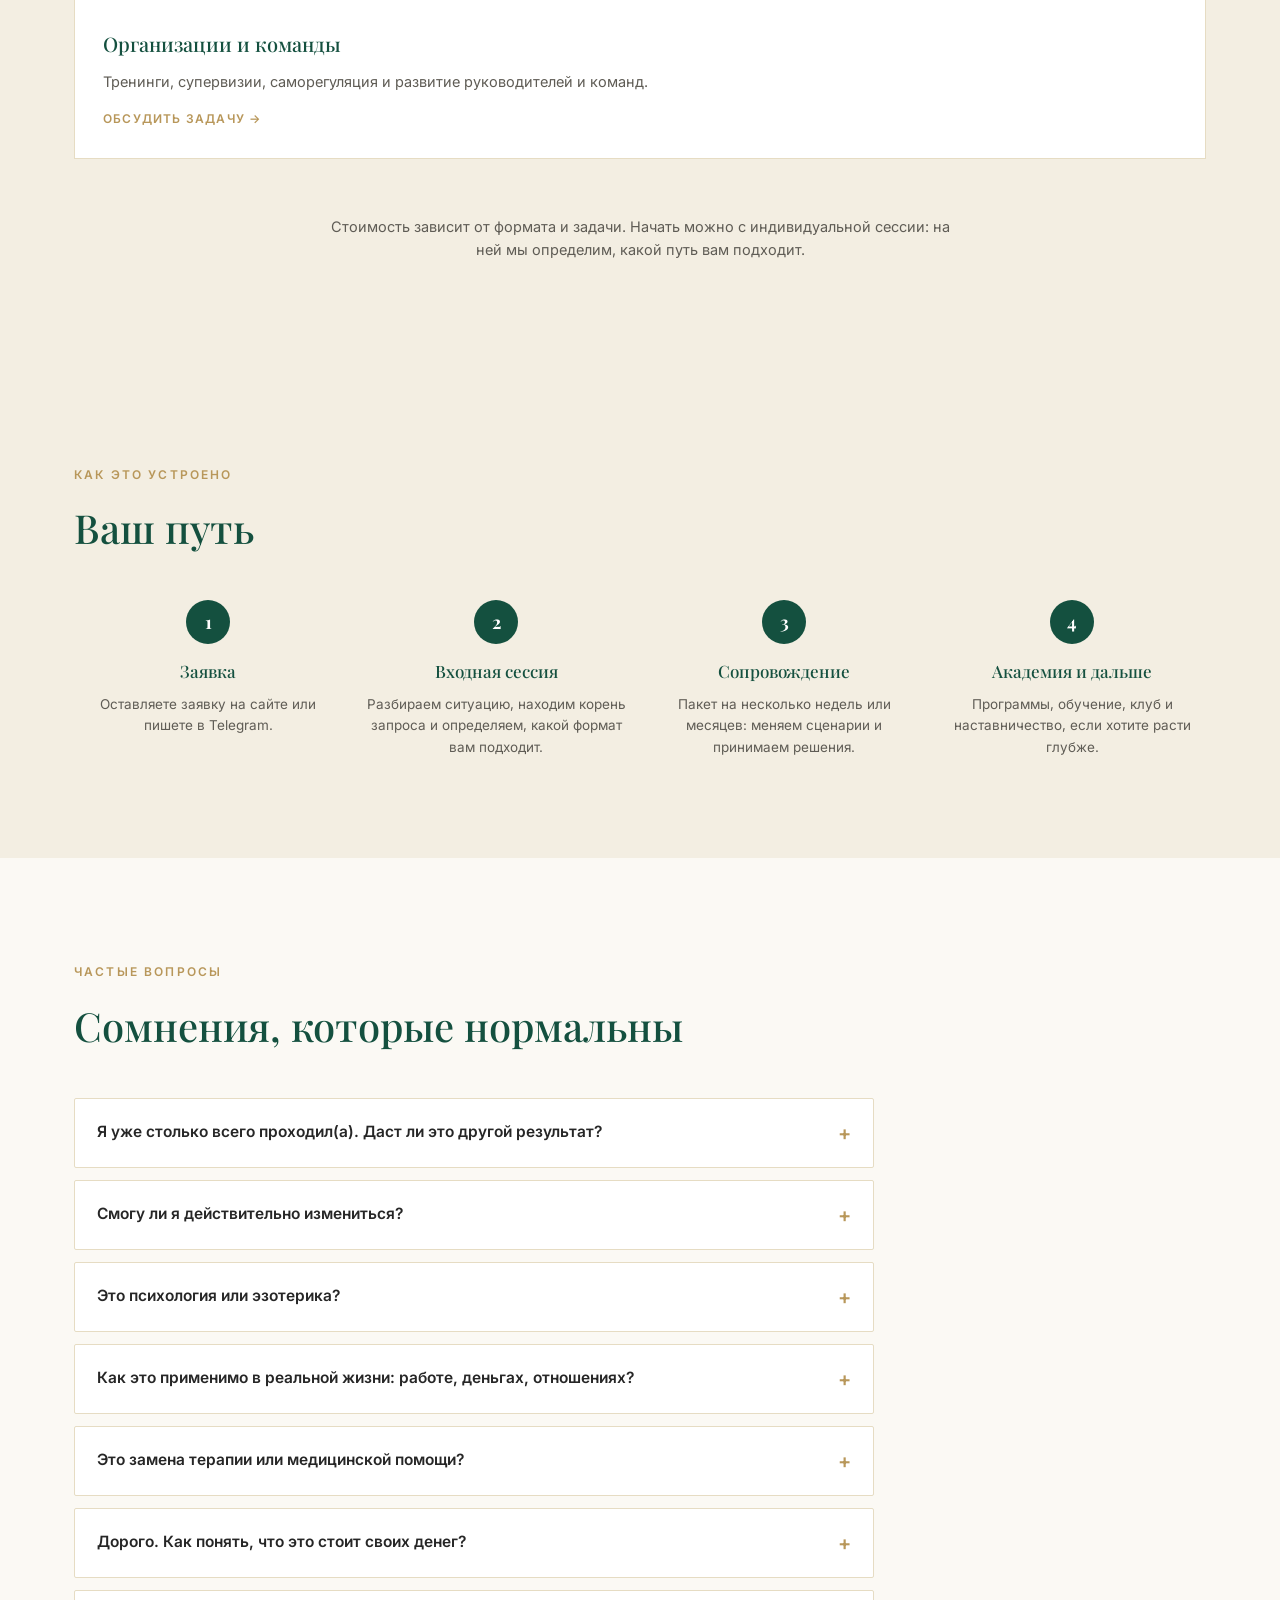
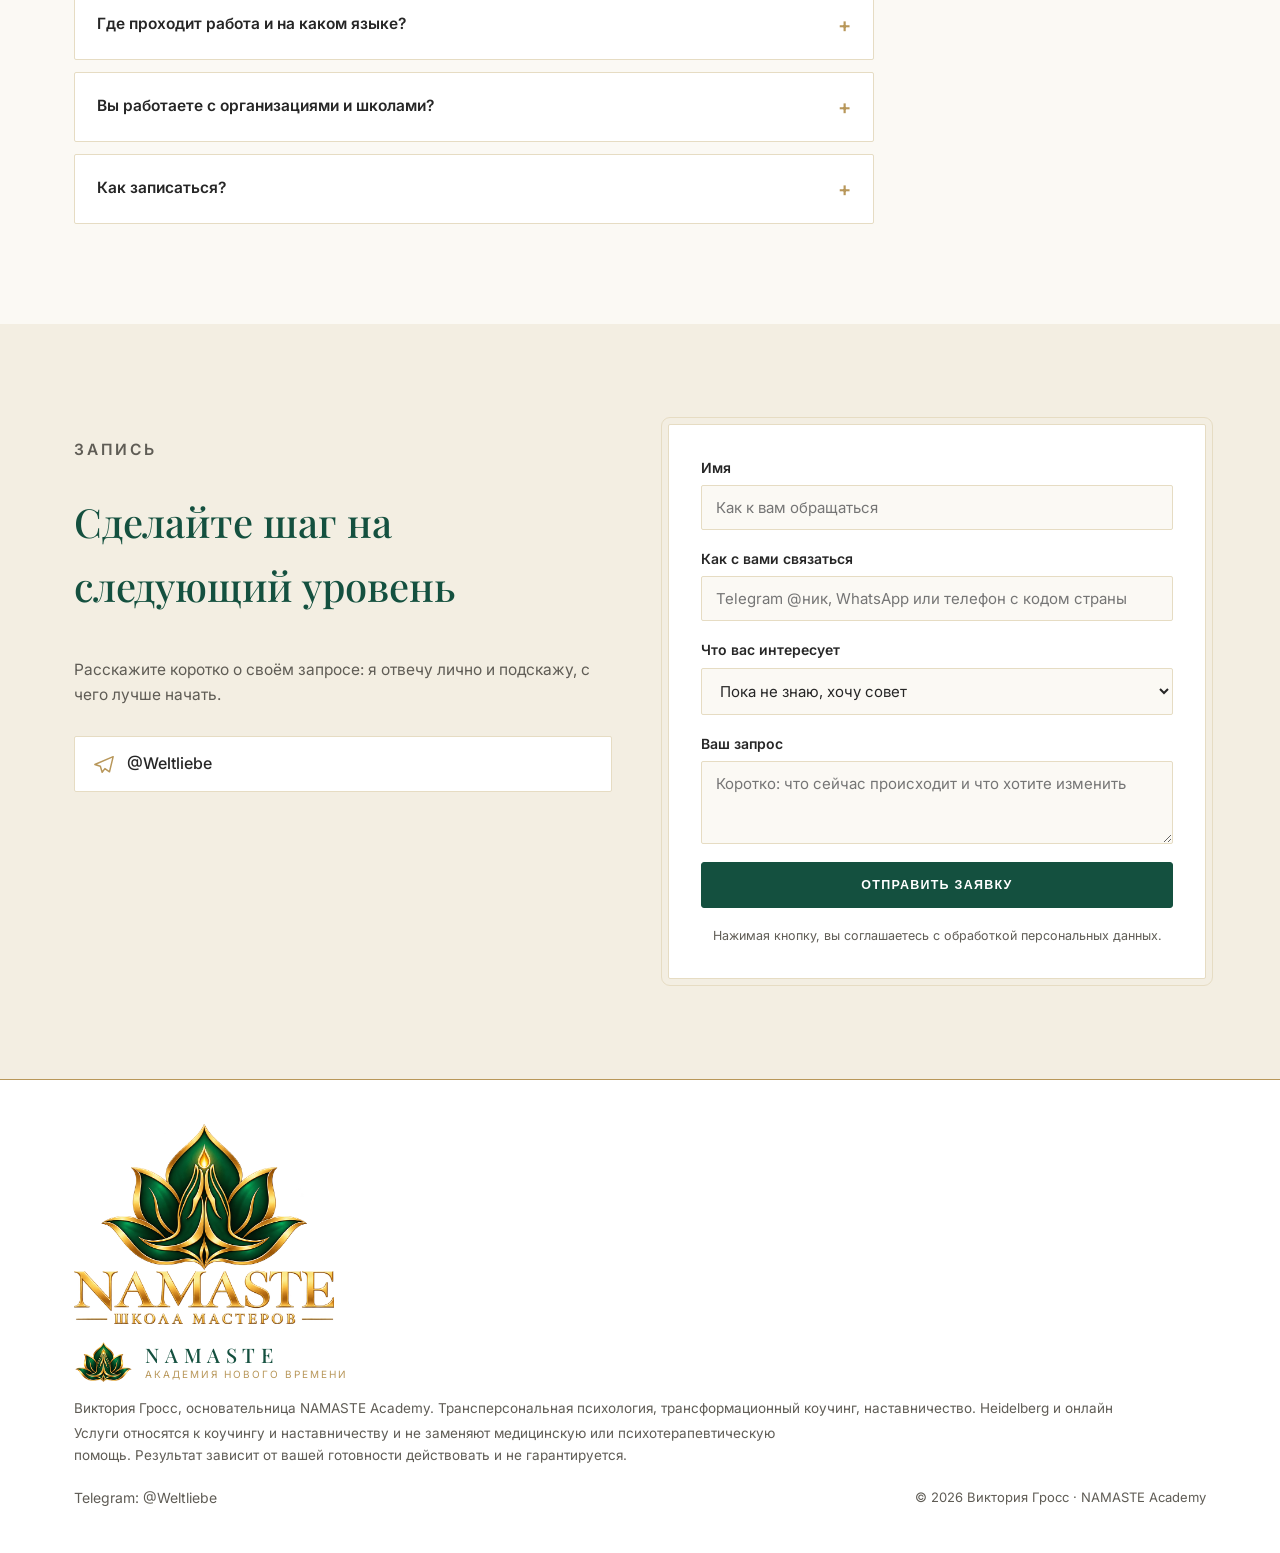
==== commit c8dcf753: "Реальный логотип NAMASTE (прозрачный PNG)" ====
--- a/index.html
+++ b/index.html
@@ -16,7 +16,7 @@
 
 <header class="header" id="header">
   <div class="container header__inner">
-    <a href="#top" class="logo" aria-label="NAMASTE Academy"><span class="brand"><svg class="brand__mark" viewBox="0 0 48 48" fill="none" aria-hidden="true"><path d="M24 6c5 6 8 12 8 18 0 6-3 11-8 15-5-4-8-9-8-15 0-6 3-12 8-18z" stroke="#b8914f" stroke-width="1.6" stroke-linejoin="round"/><path d="M22 36C14 36 8 32 5 25c7-1 13 1 17 6z" stroke="#14503f" stroke-width="1.6" stroke-linejoin="round"/><path d="M26 36c8 0 14-4 17-11-7-1-13 1-17 6z" stroke="#14503f" stroke-width="1.6" stroke-linejoin="round"/><path d="M14 40c4 3 9 4 10 4s6-1 10-4" stroke="#b8914f" stroke-width="1.4" stroke-linecap="round"/></svg><span class="brand__txt"><span class="brand__name">NAMASTE</span><span class="brand__sub">Академия нового времени</span></span></span></a>
+    <a href="#top" class="logo" aria-label="NAMASTE Academy"><span class="brand"><img class="brand__mark" src="images/namaste-mark.png" alt="" width="56" height="38"><span class="brand__txt"><span class="brand__name">NAMASTE</span><span class="brand__sub">Академия нового времени</span></span></span></a>
     <nav class="nav" id="nav">
       <a href="#for-whom">Кому подходит</a>
       <a href="#method">Подход</a>
@@ -55,7 +55,7 @@
       <figure class="hero__photo">
         <!-- ФОТО: заменить блок .hero__photo-in на <img src="images/victoria.jpg" alt="Виктория Гросс"> -->
         <div class="hero__photo-in">
-          <svg class="watermark" viewBox="0 0 48 48" fill="none" aria-hidden="true"><path d="M24 6c5 6 8 12 8 18 0 6-3 11-8 15-5-4-8-9-8-15 0-6 3-12 8-18z" stroke="#b8914f" stroke-width="1.6" stroke-linejoin="round"/><path d="M22 36C14 36 8 32 5 25c7-1 13 1 17 6z" stroke="#14503f" stroke-width="1.6" stroke-linejoin="round"/><path d="M26 36c8 0 14-4 17-11-7-1-13 1-17 6z" stroke="#14503f" stroke-width="1.6" stroke-linejoin="round"/><path d="M14 40c4 3 9 4 10 4s6-1 10-4" stroke="#b8914f" stroke-width="1.4" stroke-linecap="round"/></svg>
+          <img class="watermark" src="images/namaste-mark.png" alt="">
         </div>
         <figcaption class="hero__photo-cap"><strong>Виктория Гросс</strong><span>Основательница NAMASTE Academy</span></figcaption>
       </figure>
@@ -343,7 +343,8 @@
 <footer class="footer">
   <div class="container footer__inner">
     <div class="footer__brand">
-      <span class="brand"><svg class="brand__mark" viewBox="0 0 48 48" fill="none" aria-hidden="true"><path d="M24 6c5 6 8 12 8 18 0 6-3 11-8 15-5-4-8-9-8-15 0-6 3-12 8-18z" stroke="#b8914f" stroke-width="1.6" stroke-linejoin="round"/><path d="M22 36C14 36 8 32 5 25c7-1 13 1 17 6z" stroke="#14503f" stroke-width="1.6" stroke-linejoin="round"/><path d="M26 36c8 0 14-4 17-11-7-1-13 1-17 6z" stroke="#14503f" stroke-width="1.6" stroke-linejoin="round"/><path d="M14 40c4 3 9 4 10 4s6-1 10-4" stroke="#b8914f" stroke-width="1.4" stroke-linecap="round"/></svg><span class="brand__txt"><span class="brand__name">NAMASTE</span><span class="brand__sub">Академия нового времени</span></span></span>
+      <img class="footer__logo" src="images/namaste-logo.png" alt="NAMASTE · Школа Мастеров" width="260">
+      <span class="brand"><img class="brand__mark" src="images/namaste-mark.png" alt="" width="56" height="38"><span class="brand__txt"><span class="brand__name">NAMASTE</span><span class="brand__sub">Академия нового времени</span></span></span>
       <p>Виктория Гросс, основательница NAMASTE Academy. Трансперсональная психология, трансформационный коучинг, наставничество. Heidelberg и онлайн</p>
       <p class="disclaimer">Услуги относятся к коучингу и наставничеству и не заменяют медицинскую или психотерапевтическую помощь. Результат зависит от вашей готовности действовать и не гарантируется.</p>
     </div>
--- a/styles.css
+++ b/styles.css
@@ -693,3 +693,7 @@
 .fmt-note { font-size: 14.5px; color: var(--ink-soft); text-align: center; max-width: 640px; margin: 0 auto; }
 @media (max-width: 900px) { .fmt-grid--3 { grid-template-columns: 1fr; } .hero__inner { gap: 48px; } .hero { padding: 40px 0 70px; } .hero__photo { order: -1; max-width: 420px; } }
 @media (max-width: 560px) { .brand__name { font-size: 17px; letter-spacing: .22em; } .brand__sub { display: none; } .btn { padding: 14px 22px; } }
+
+.brand__mark { width: auto; height: 40px; }
+.footer__logo { display: block; width: 260px; max-width: 70%; height: auto; margin-bottom: 18px; }
+.hero__photo-in .watermark { width: 60%; height: auto; opacity: .85; }
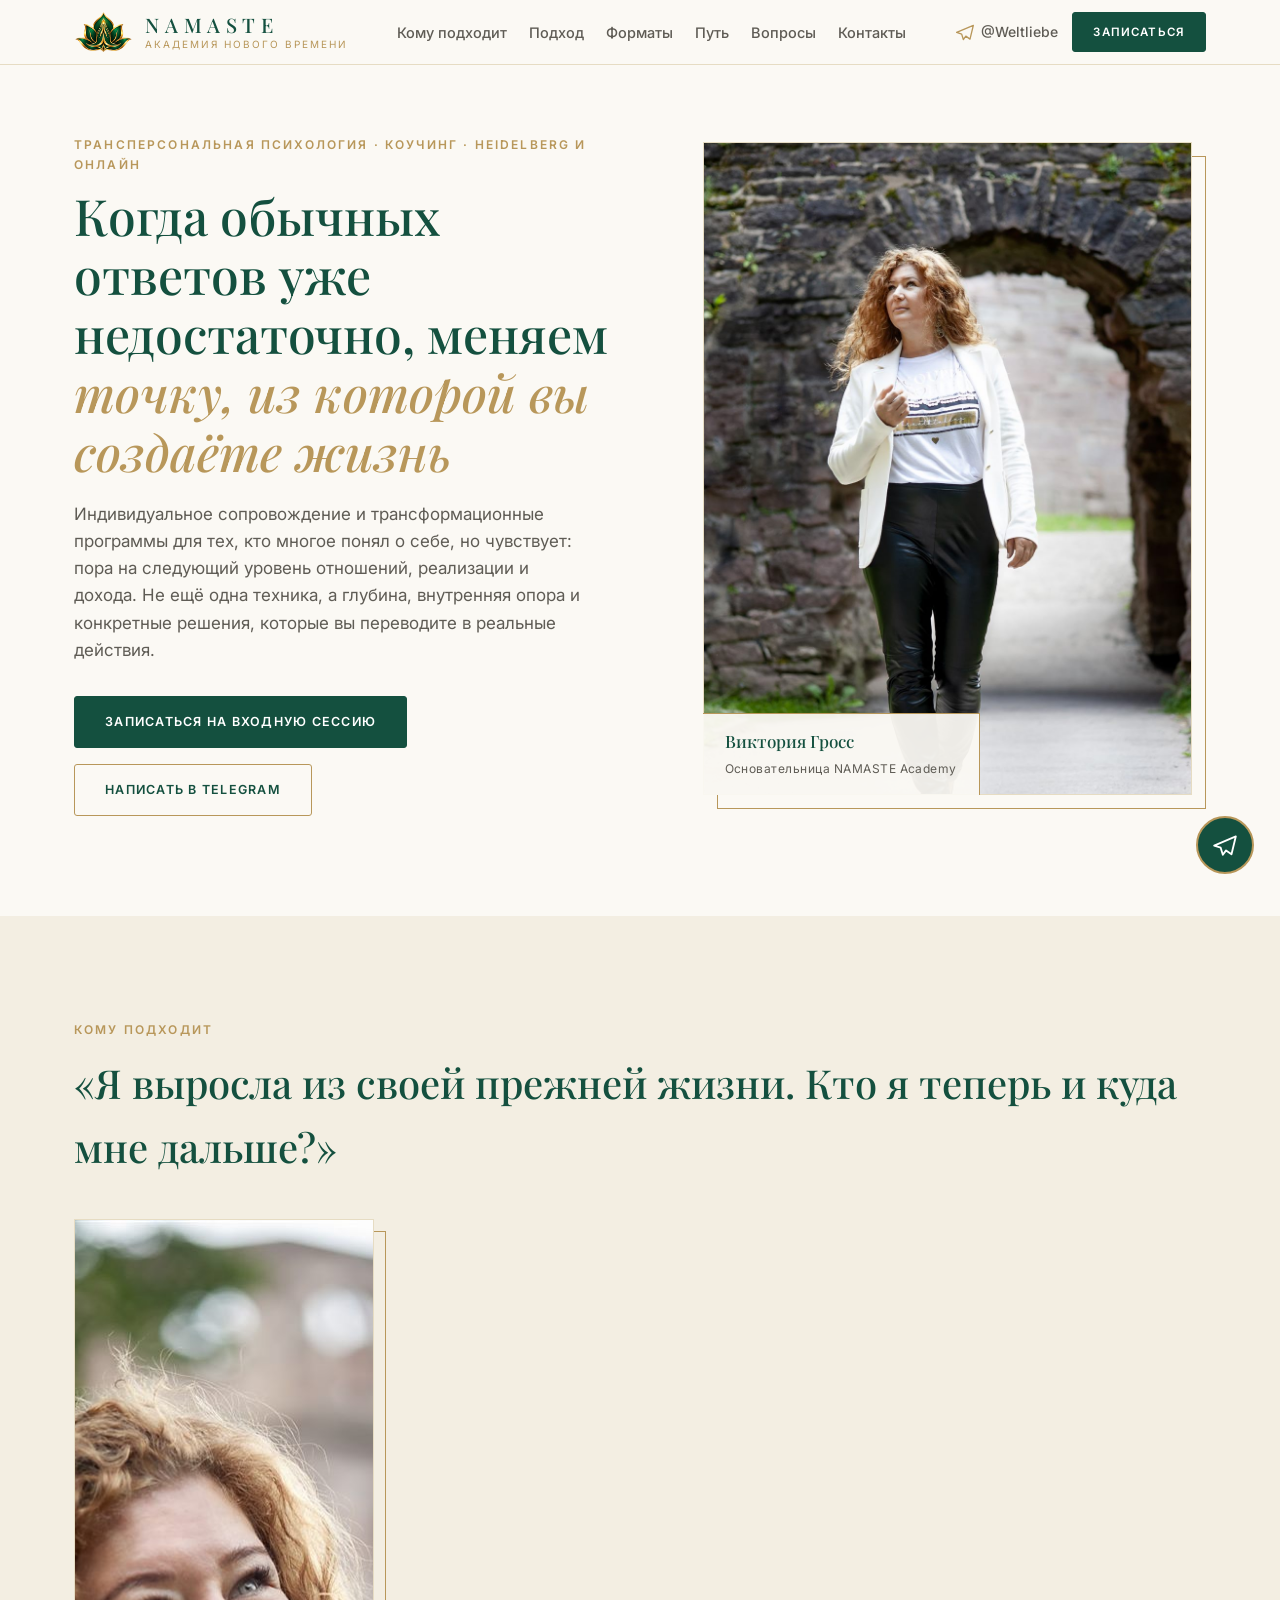
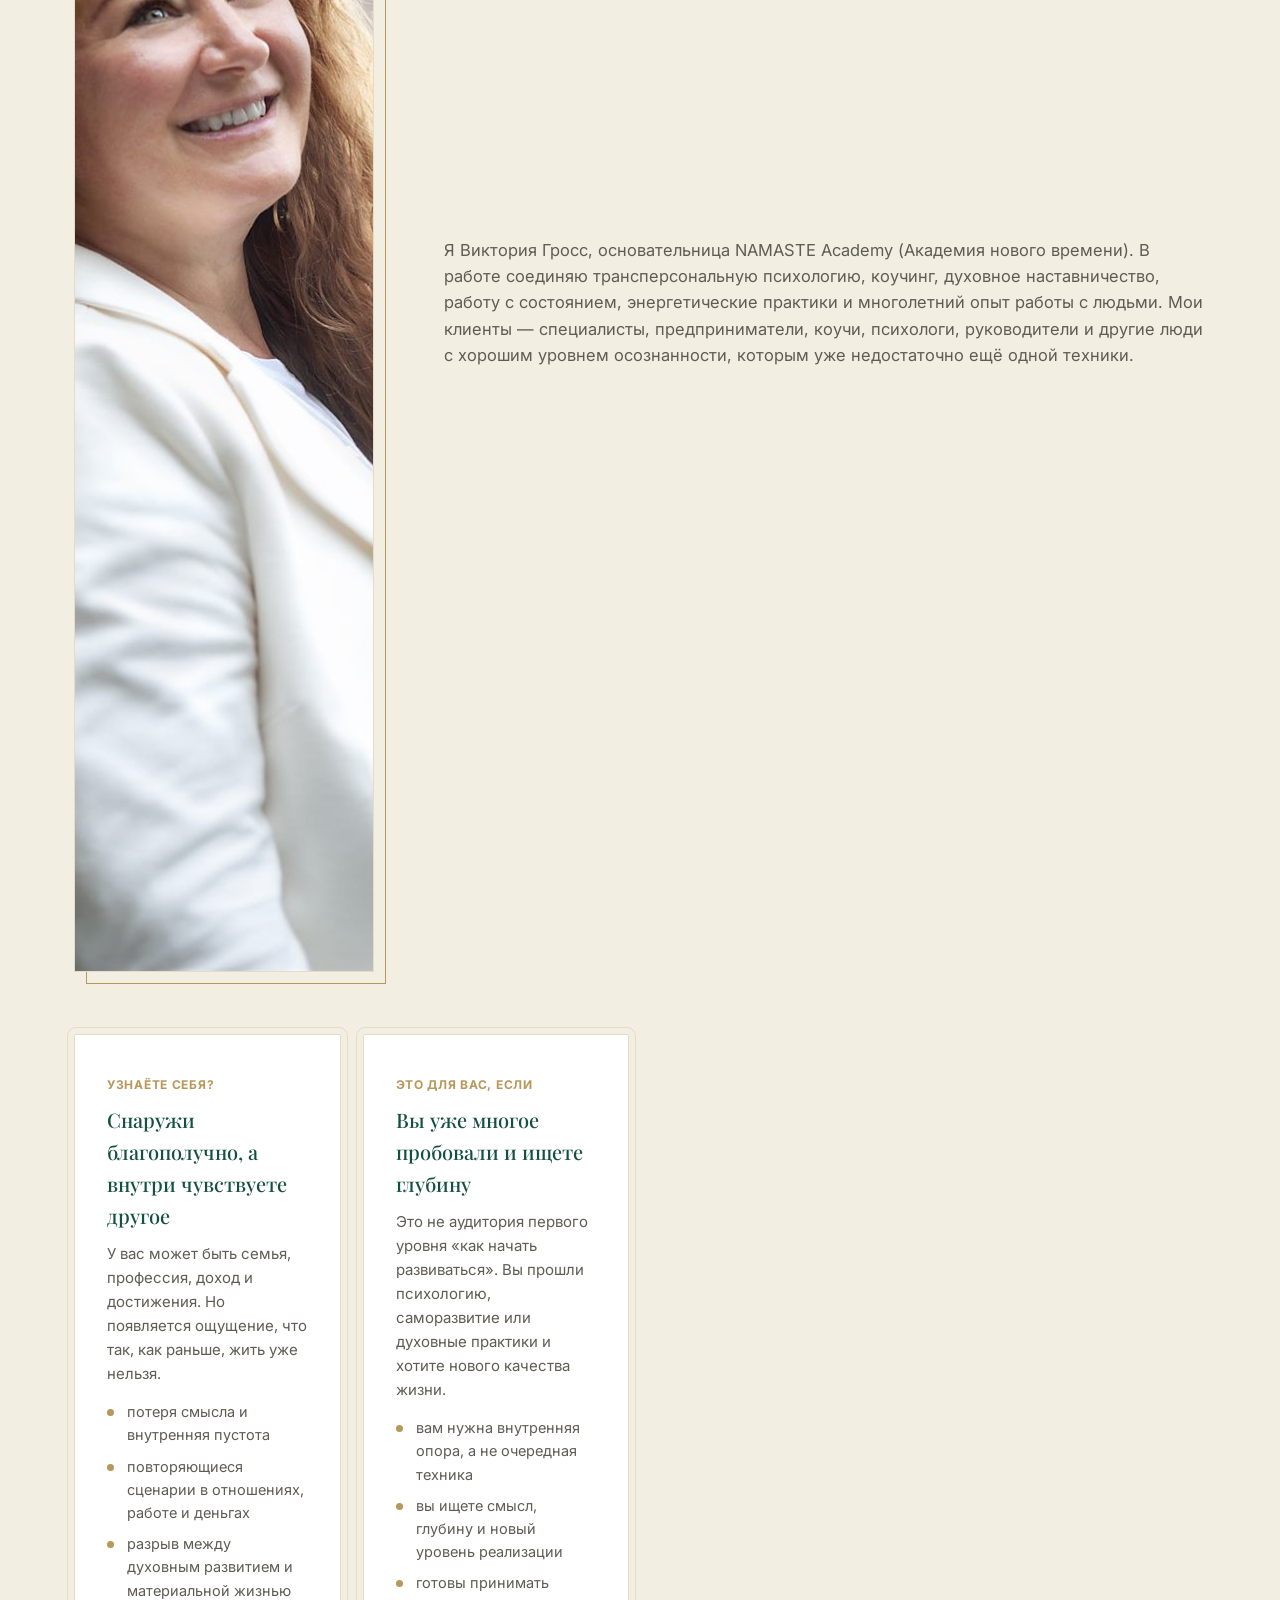
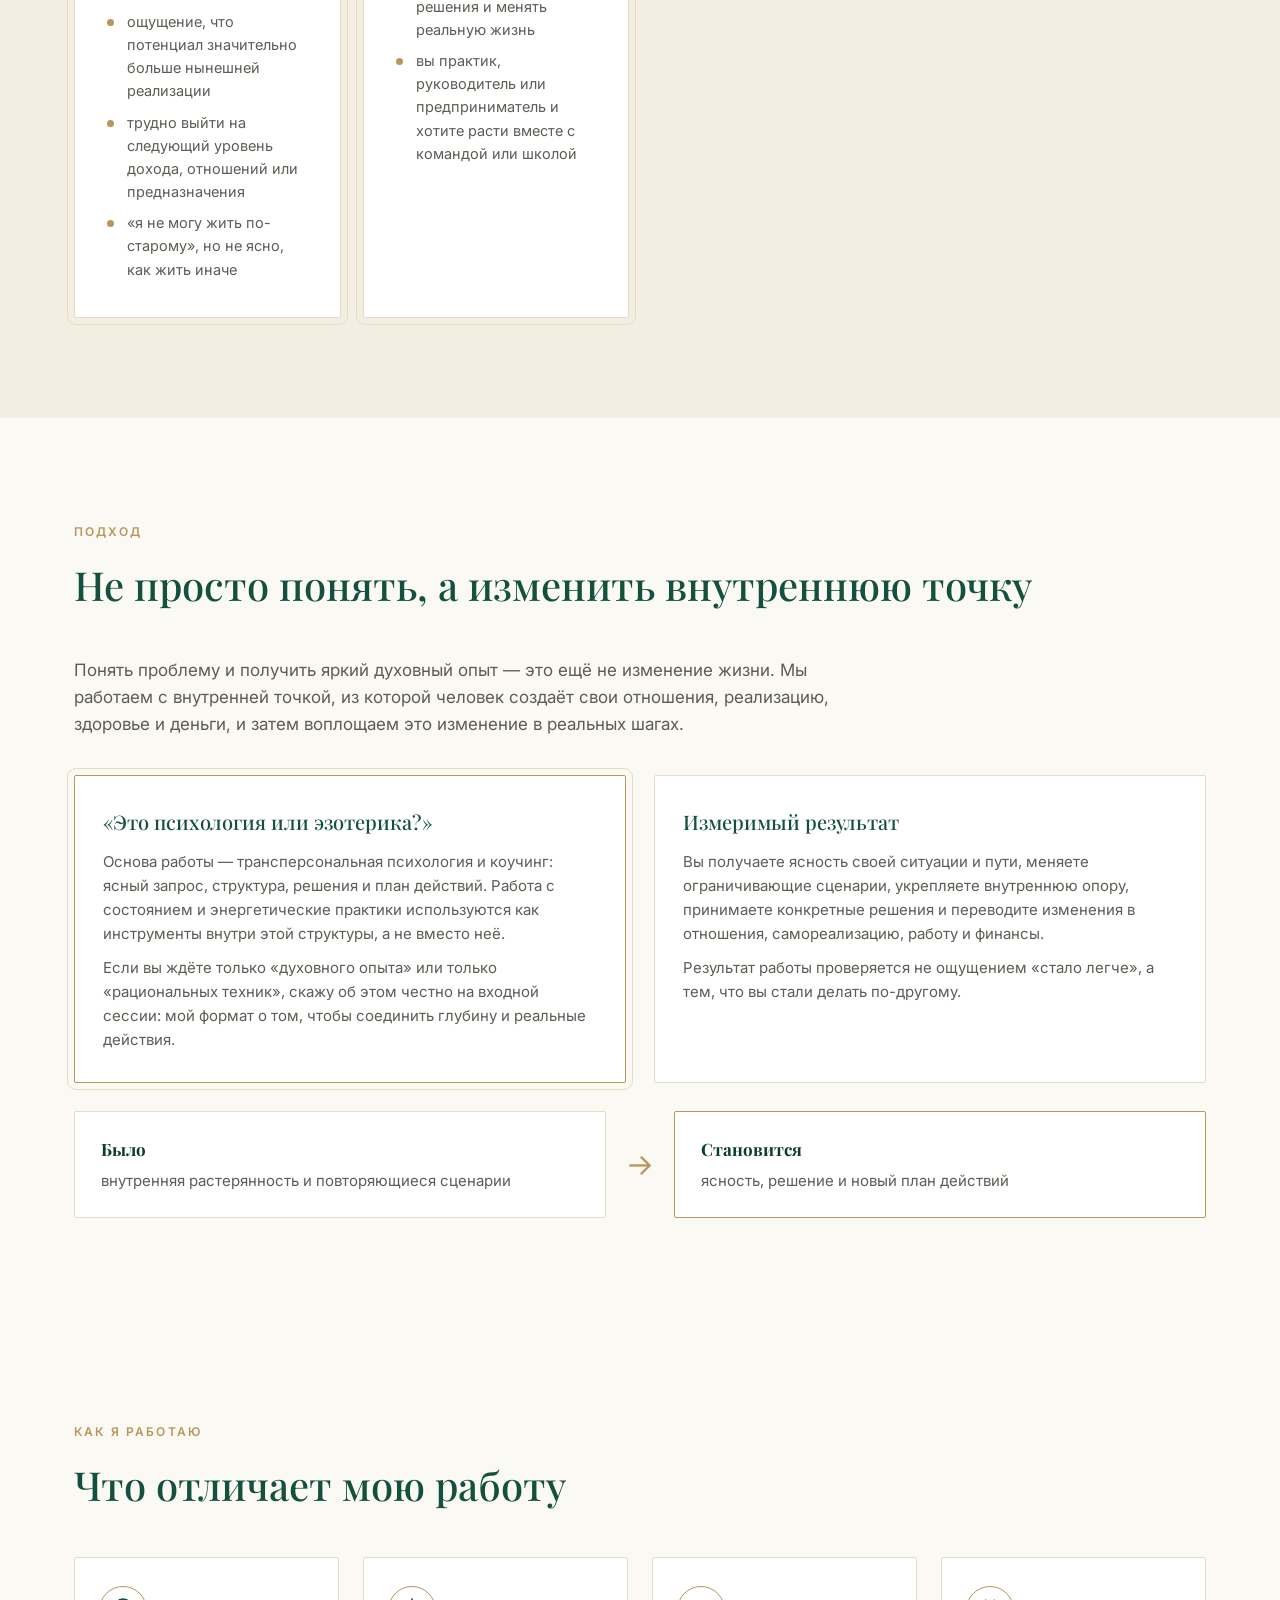
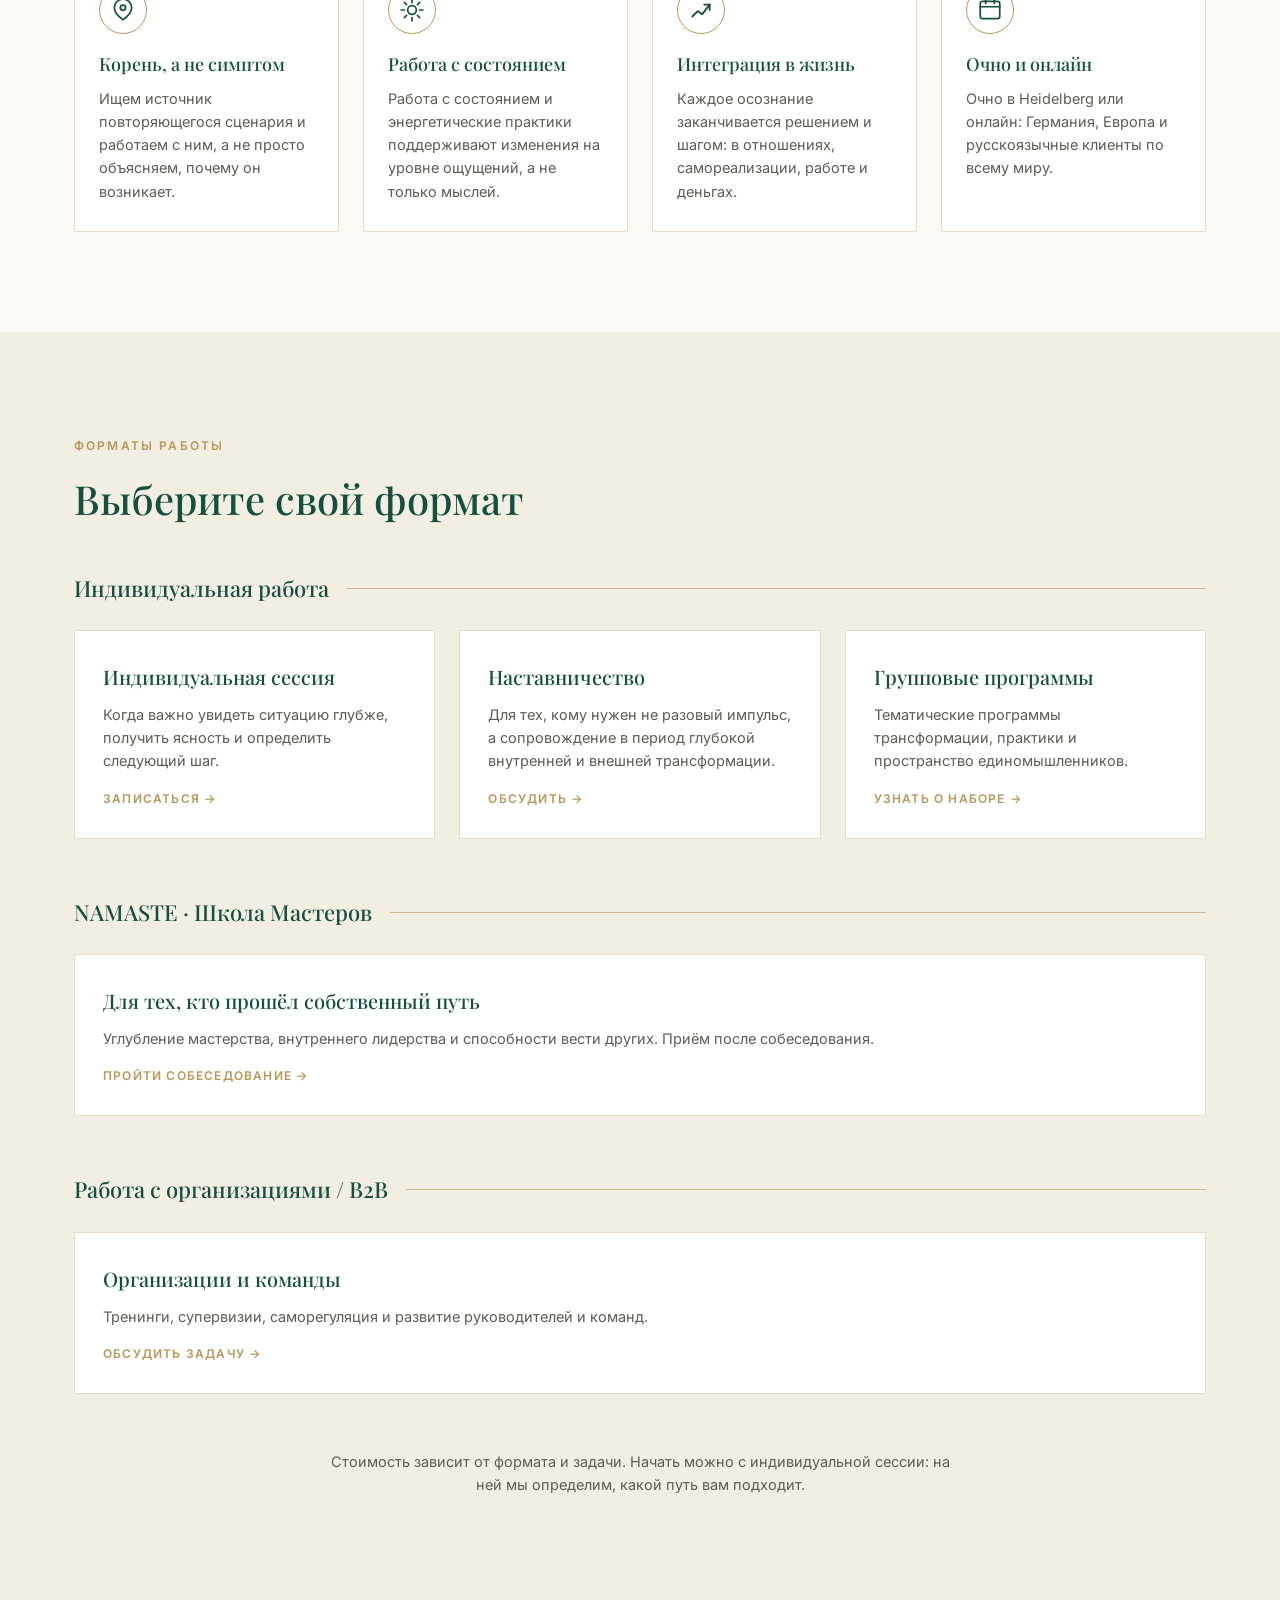
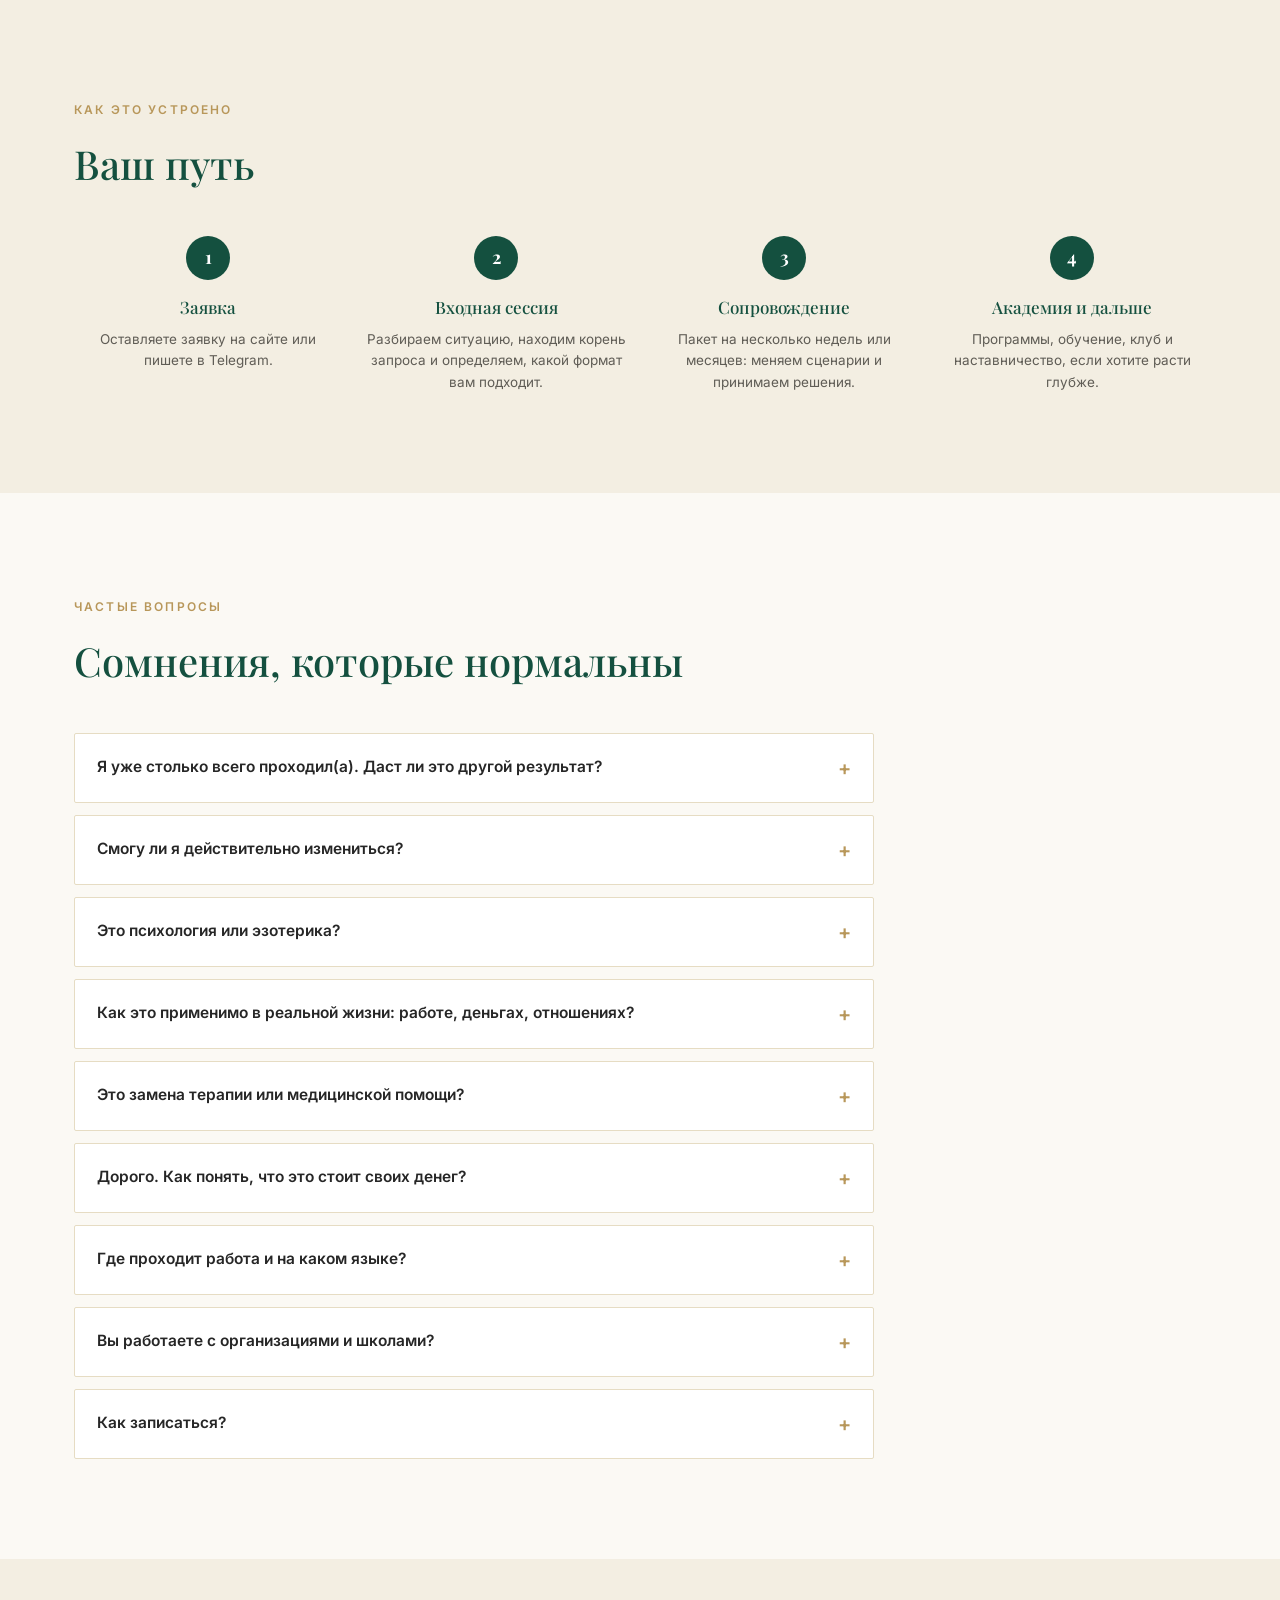
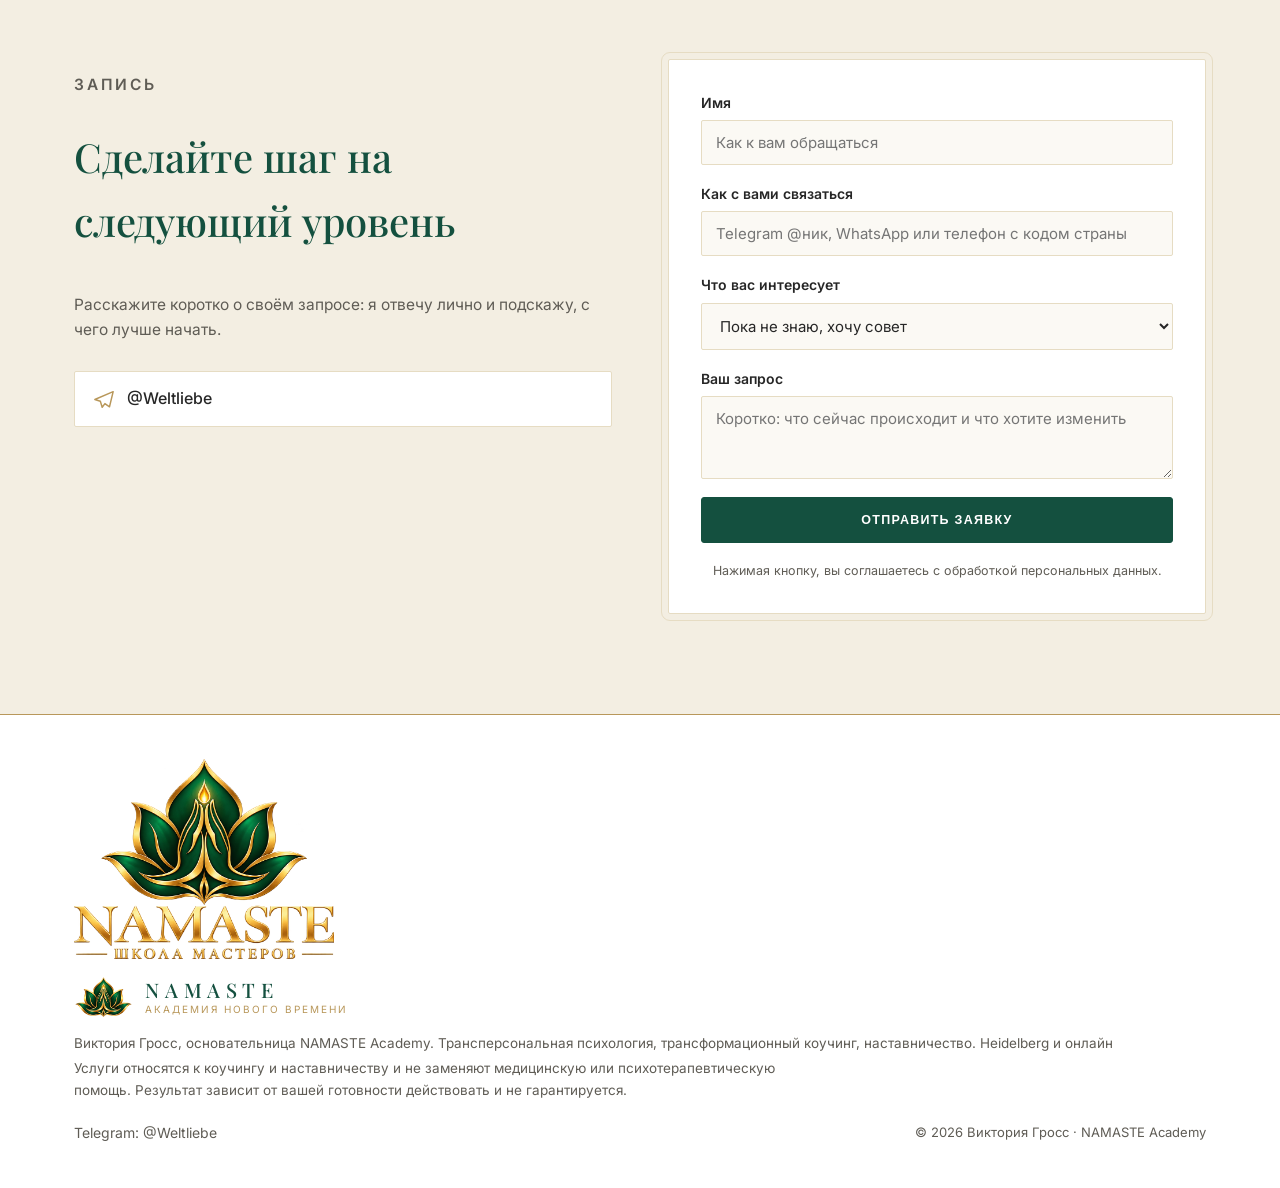
==== commit bdf87457: "Фото основательницы на первом экране и в блоке о себе" ====
--- a/index.html
+++ b/index.html
@@ -53,10 +53,7 @@
         </div>
         </div>
       <figure class="hero__photo">
-        <!-- ФОТО: заменить блок .hero__photo-in на <img src="images/victoria.jpg" alt="Виктория Гросс"> -->
-        <div class="hero__photo-in">
-          <img class="watermark" src="images/namaste-mark.png" alt="">
-        </div>
+        <div class="hero__photo-in"><img src="images/victoria-hero.jpg" alt="Виктория Гросс, основательница NAMASTE Academy" width="1000" height="1503" fetchpriority="high"></div>
         <figcaption class="hero__photo-cap"><strong>Виктория Гросс</strong><span>Основательница NAMASTE Academy</span></figcaption>
       </figure>
     </div>
@@ -68,6 +65,7 @@
       <p class="section-eyebrow">Кому подходит</p>
       <h2 class="section-title">«Я выросла из своей прежней жизни. Кто я теперь и куда мне дальше?»</h2>
       <div class="about__intro">
+        <figure class="about__fig"><img src="images/victoria-about.jpg" alt="Виктория Гросс" width="900" height="1353" loading="lazy"></figure>
         <p class="about__text">Я Виктория Гросс, основательница NAMASTE Academy (Академия нового времени). В работе соединяю трансперсональную психологию, коучинг, духовное наставничество, работу с состоянием, энергетические практики и многолетний опыт работы с людьми. Мои клиенты — специалисты, предприниматели, коучи, психологи, руководители и другие люди с хорошим уровнем осознанности, которым уже недостаточно ещё одной техники.</p>
       </div>
 
--- a/styles.css
+++ b/styles.css
@@ -697,3 +697,11 @@
 .brand__mark { width: auto; height: 40px; }
 .footer__logo { display: block; width: 260px; max-width: 70%; height: auto; margin-bottom: 18px; }
 .hero__photo-in .watermark { width: 60%; height: auto; opacity: .85; }
+
+.hero__photo-in { aspect-ratio: 3 / 4; }
+.hero__photo-in img { object-position: center 15%; }
+.about__intro { gap: 56px; }
+.about__fig { position: relative; flex-shrink: 0; width: 300px; margin: 0 14px 14px 0; }
+.about__fig::before { content: ""; position: absolute; inset: 12px -12px -12px 12px; border: 1px solid var(--gold); }
+.about__fig img { position: relative; width: 100%; aspect-ratio: 4 / 5; object-fit: cover; object-position: center 12%; border: 1px solid var(--border); background: var(--bg-alt); }
+@media (max-width: 900px) { .about__fig { width: 100%; max-width: 320px; } .about__intro { gap: 40px; } }
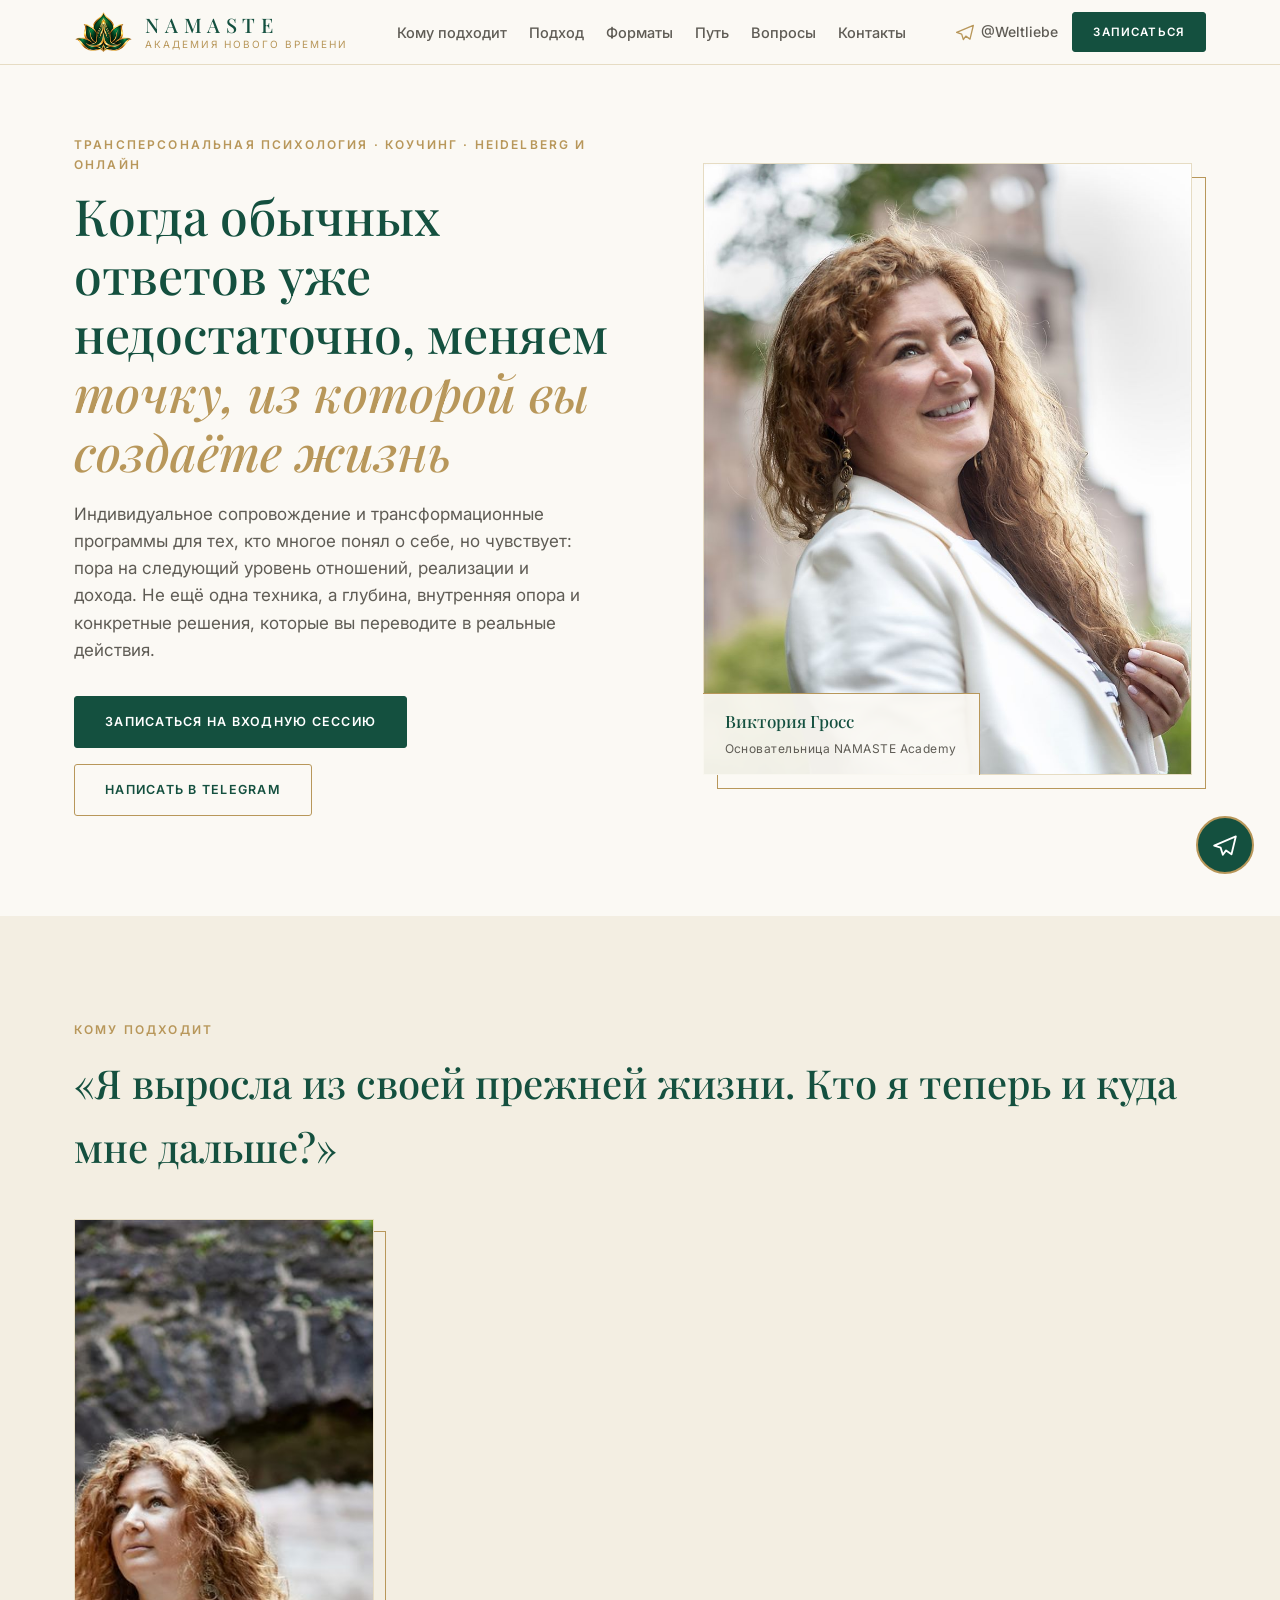
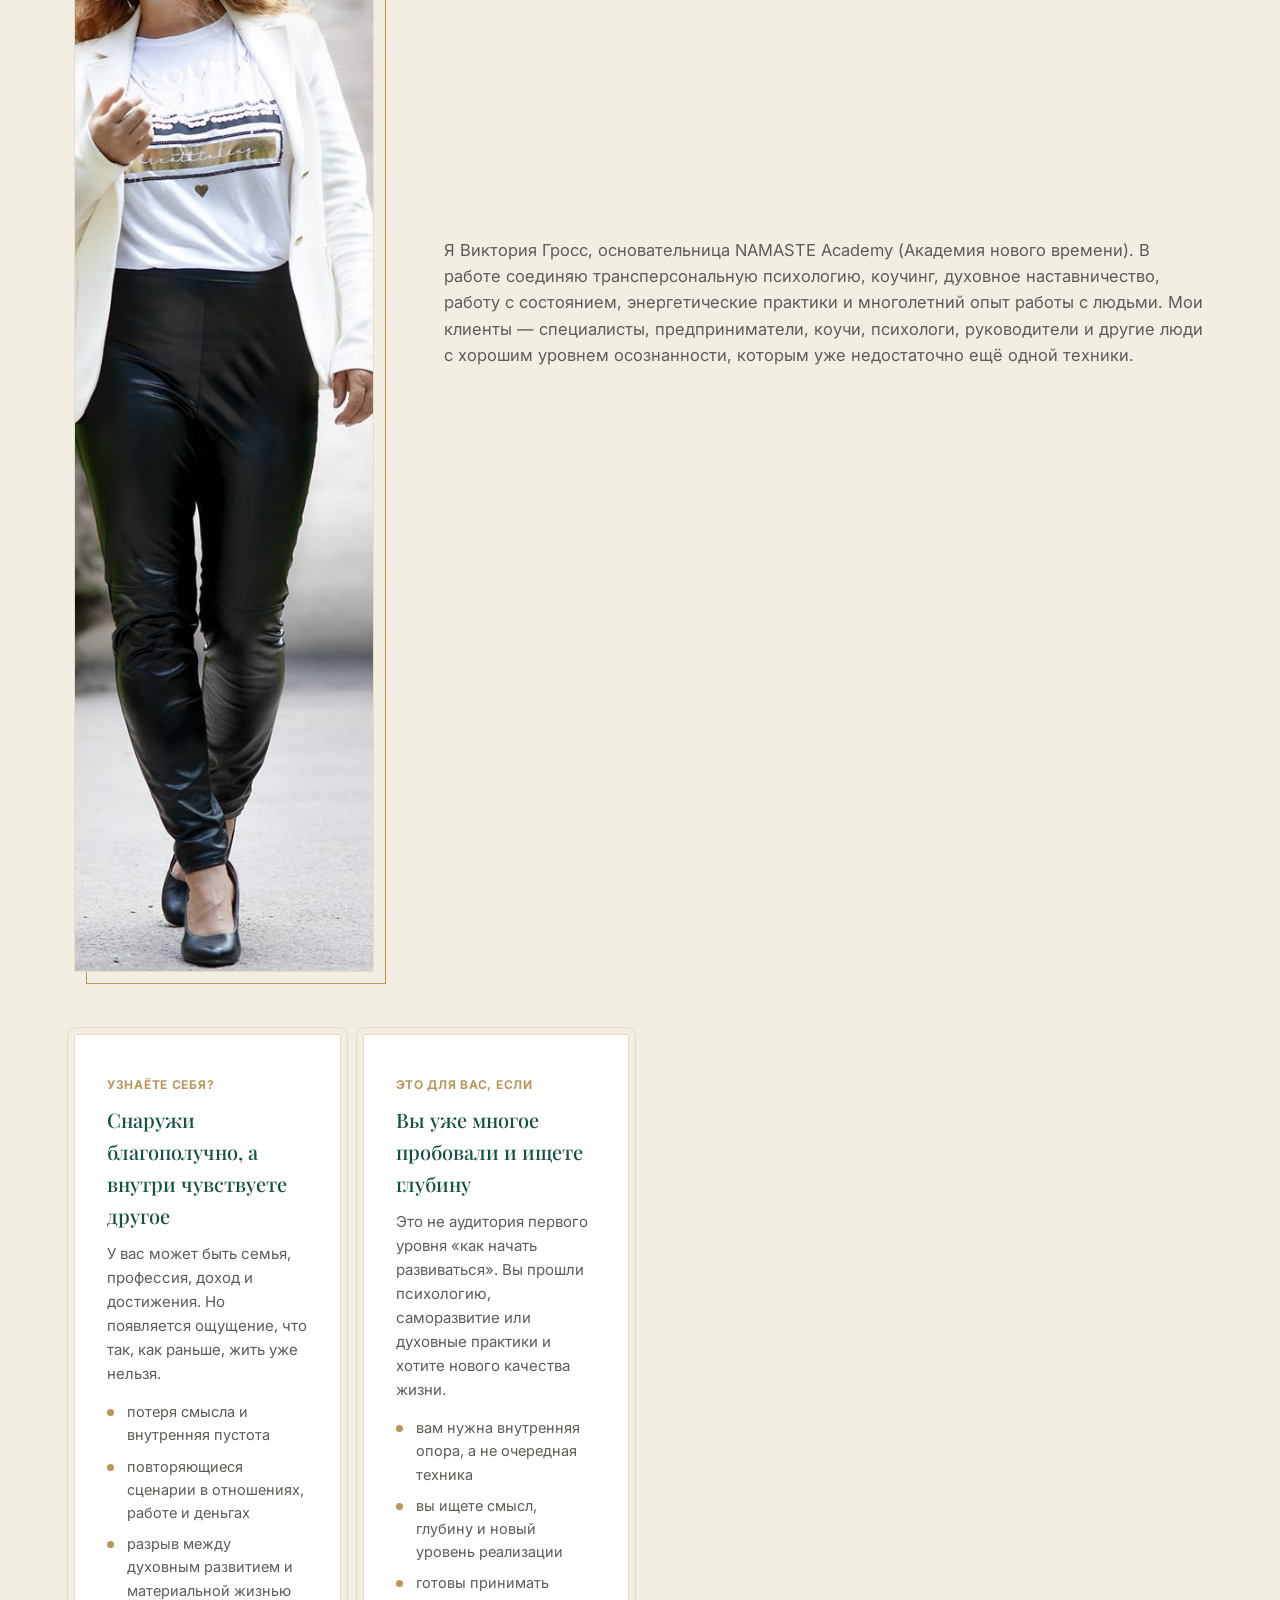
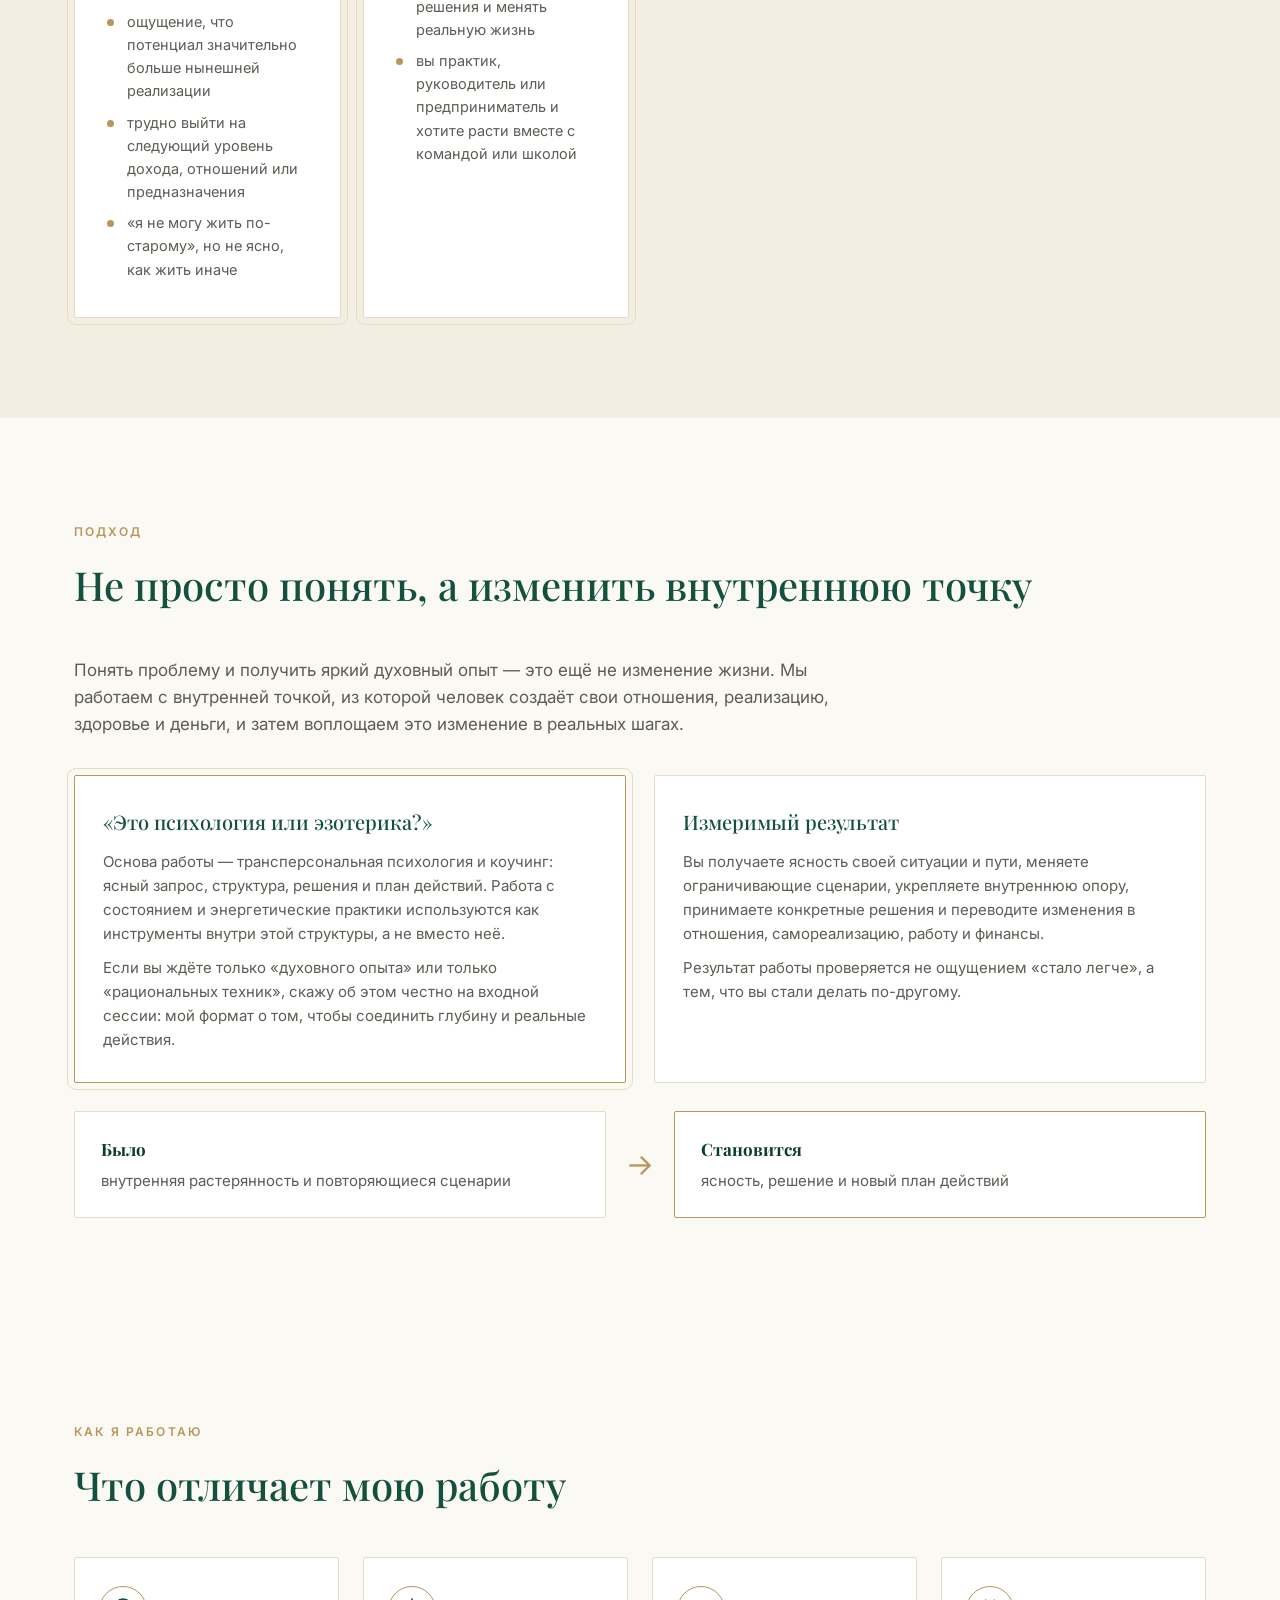
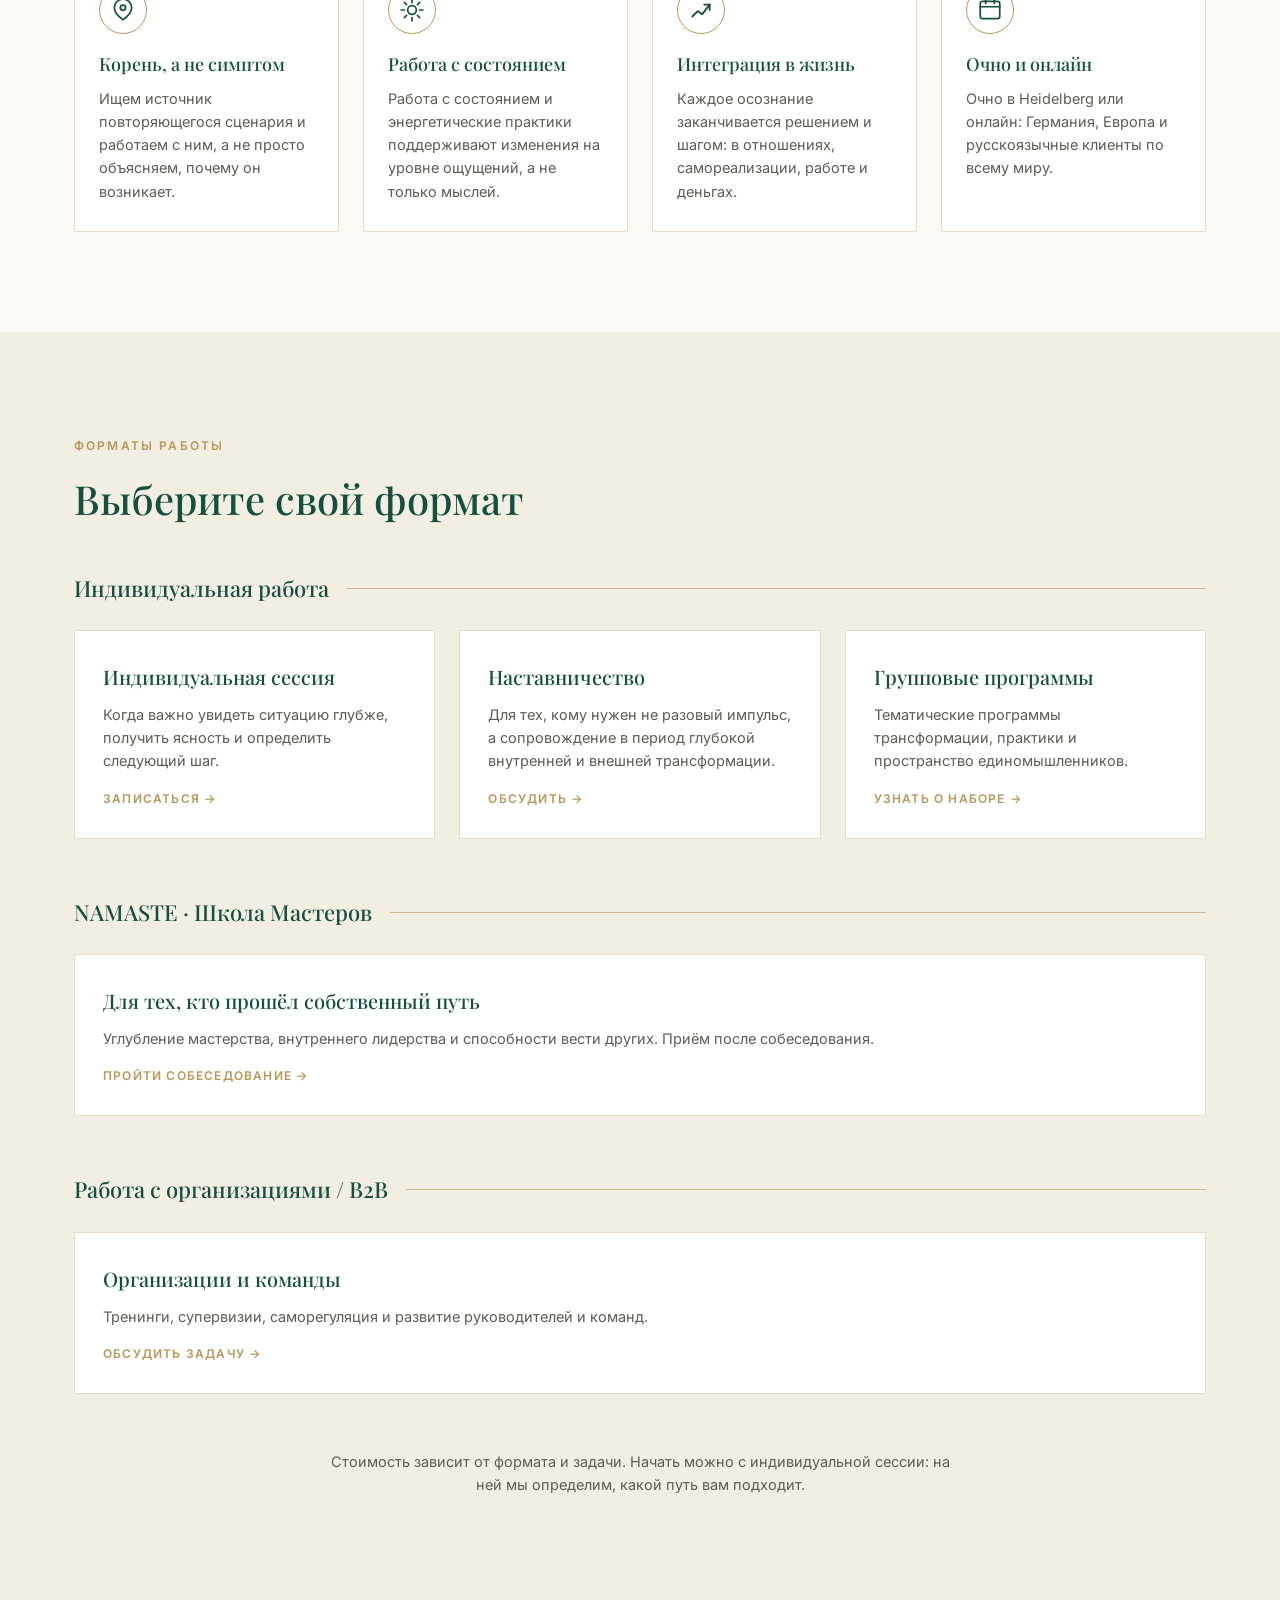
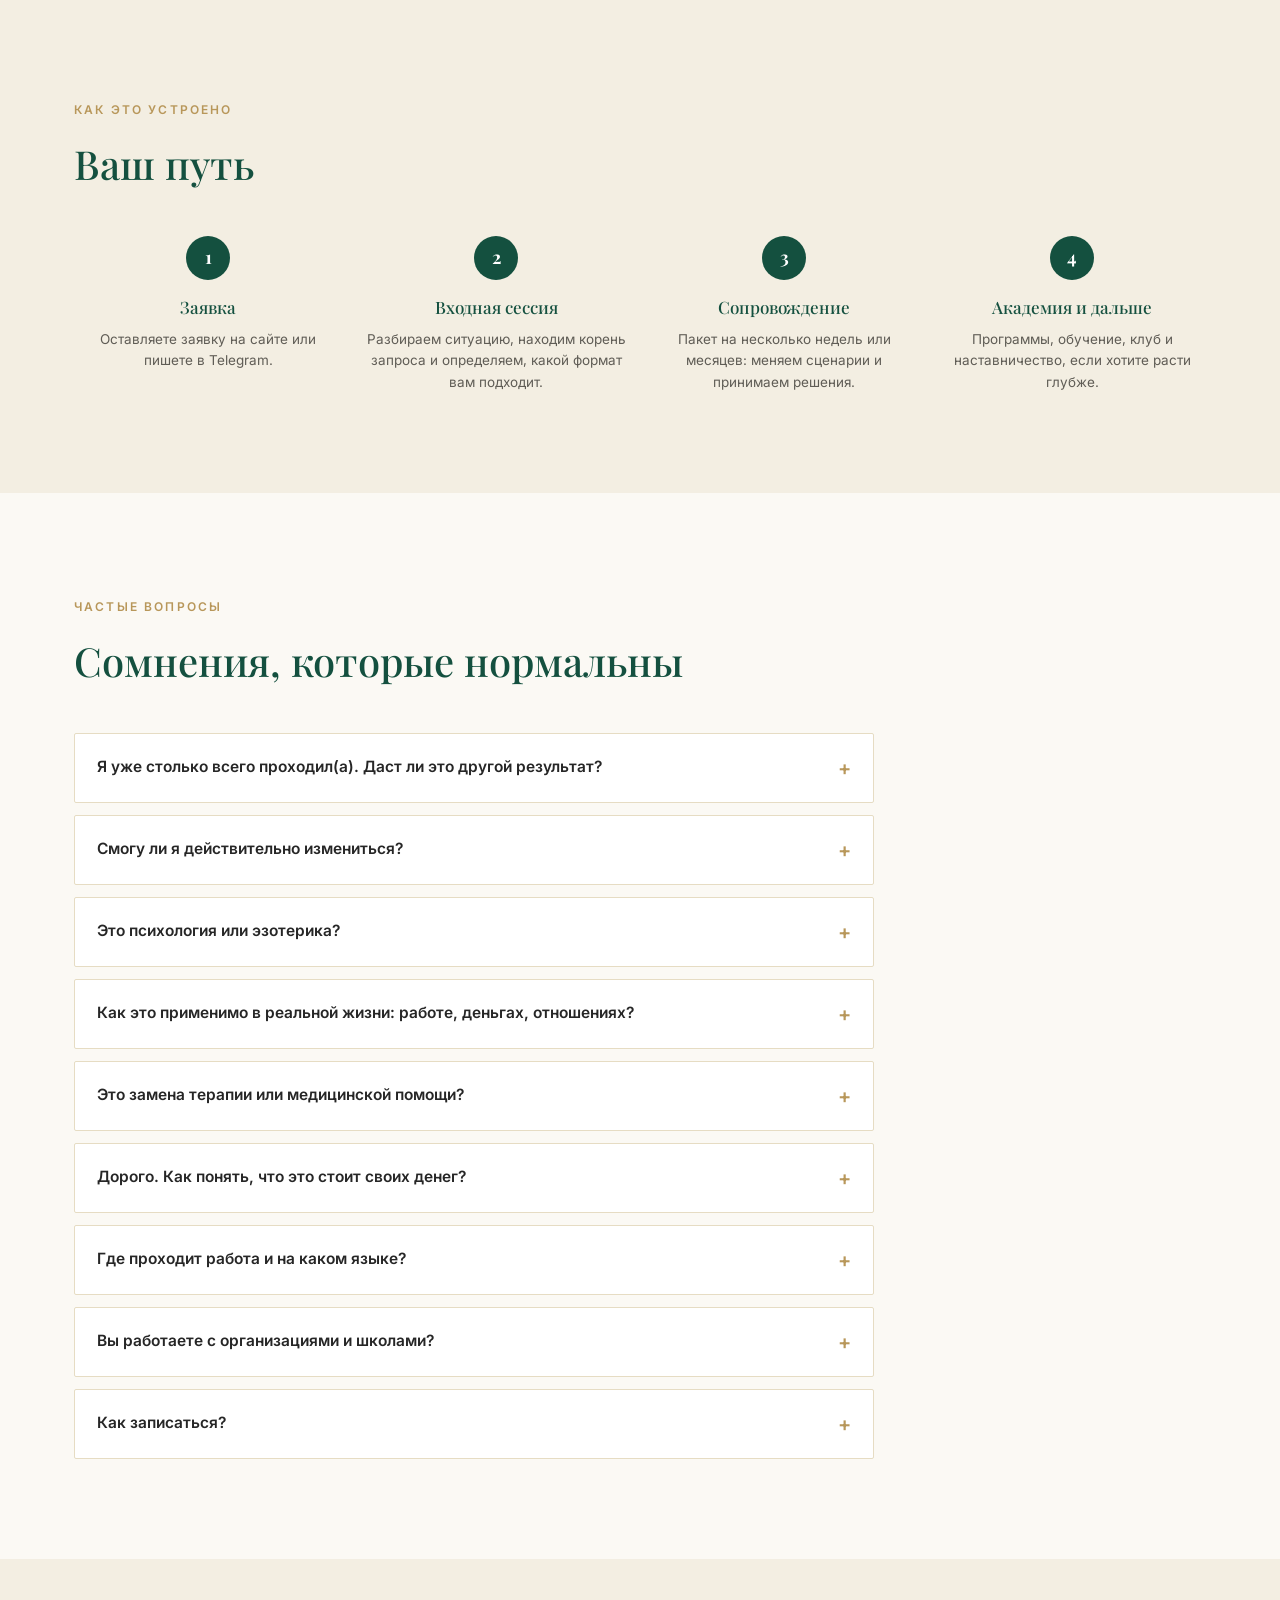
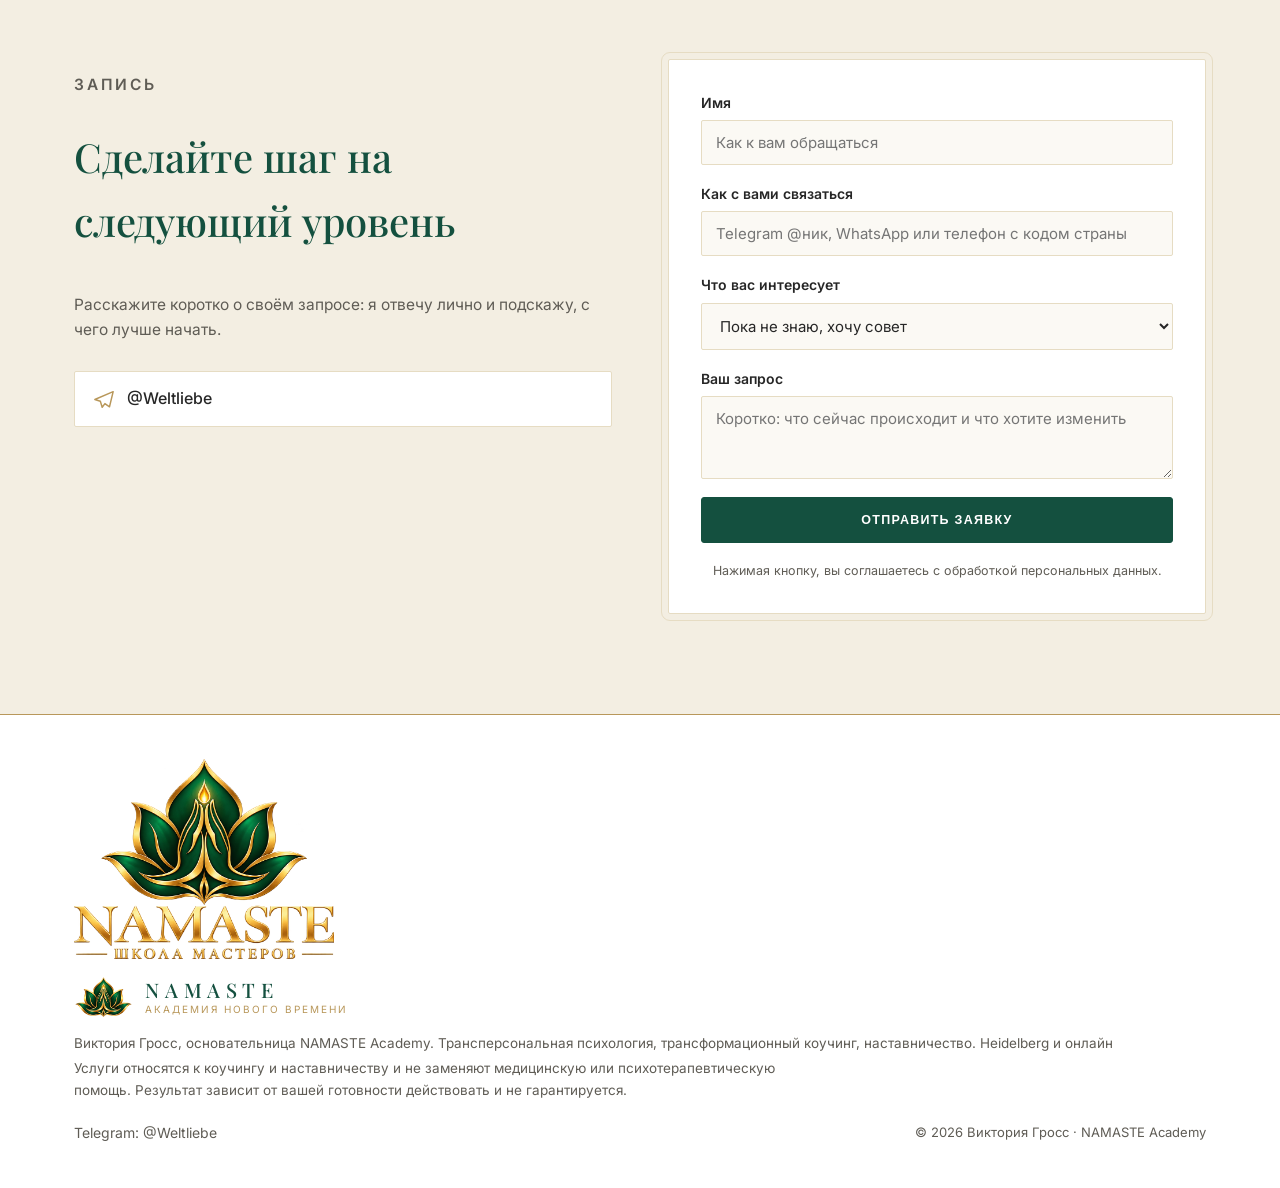
==== commit c9166412: "Фото: поменяны местами, меньше на мобильной" ====
--- a/index.html
+++ b/index.html
@@ -53,7 +53,7 @@
         </div>
         </div>
       <figure class="hero__photo">
-        <div class="hero__photo-in"><img src="images/victoria-hero.jpg" alt="Виктория Гросс, основательница NAMASTE Academy" width="1000" height="1503" fetchpriority="high"></div>
+        <div class="hero__photo-in"><img src="images/victoria-about.jpg" alt="Виктория Гросс, основательница NAMASTE Academy" width="1000" height="1503" fetchpriority="high"></div>
         <figcaption class="hero__photo-cap"><strong>Виктория Гросс</strong><span>Основательница NAMASTE Academy</span></figcaption>
       </figure>
     </div>
@@ -65,7 +65,7 @@
       <p class="section-eyebrow">Кому подходит</p>
       <h2 class="section-title">«Я выросла из своей прежней жизни. Кто я теперь и куда мне дальше?»</h2>
       <div class="about__intro">
-        <figure class="about__fig"><img src="images/victoria-about.jpg" alt="Виктория Гросс" width="900" height="1353" loading="lazy"></figure>
+        <figure class="about__fig"><img src="images/victoria-hero.jpg" alt="Виктория Гросс" width="900" height="1353" loading="lazy"></figure>
         <p class="about__text">Я Виктория Гросс, основательница NAMASTE Academy (Академия нового времени). В работе соединяю трансперсональную психологию, коучинг, духовное наставничество, работу с состоянием, энергетические практики и многолетний опыт работы с людьми. Мои клиенты — специалисты, предприниматели, коучи, психологи, руководители и другие люди с хорошим уровнем осознанности, которым уже недостаточно ещё одной техники.</p>
       </div>
 
--- a/styles.css
+++ b/styles.css
@@ -705,3 +705,37 @@
 .about__fig::before { content: ""; position: absolute; inset: 12px -12px -12px 12px; border: 1px solid var(--gold); }
 .about__fig img { position: relative; width: 100%; aspect-ratio: 4 / 5; object-fit: cover; object-position: center 12%; border: 1px solid var(--border); background: var(--bg-alt); }
 @media (max-width: 900px) { .about__fig { width: 100%; max-width: 320px; } .about__intro { gap: 40px; } }
+
+/* MOBILE FIX: no horizontal overflow */
+html, body { overflow-x: hidden; }
+.hero__inner > *, .form-section__inner > *, .audience > *, .method__grid > *, .fmt-grid > *, .about__intro > * { min-width: 0; }
+@media (max-width: 900px) {
+  .hero__inner, .form-section__inner, .audience, .method__grid { grid-template-columns: minmax(0, 1fr); }
+  .btn { white-space: normal; text-align: center; }
+  .hero__cta { flex-direction: column; align-items: stretch; }
+  .hero__cta .btn { width: 100%; }
+  .contact-card, .form input, .form textarea, .form select { max-width: 100%; }
+  .section-title { overflow-wrap: anywhere; }
+}
+@media (max-width: 560px) {
+  .container { padding: 0 20px; }
+  .hero { padding: 28px 0 60px; }
+  .about, .method, .principles, .services, .process, .faq, .form-section { padding: 64px 0; }
+  .form { padding: 24px 20px; }
+  .hero__photo { margin: 0 12px 12px 0; }
+}
+
+/* PHOTO SIZES (mobile-friendly) */
+.hero__photo-in { aspect-ratio: 4 / 5; }
+.hero__photo-in img { object-position: center 20%; }
+.about__fig img { aspect-ratio: 3 / 4; object-position: center 8%; }
+@media (max-width: 900px) {
+  .hero__photo { width: 100%; max-width: 300px; margin: 0 auto 14px; }
+  .hero__photo-in { aspect-ratio: 1 / 1; }
+  .hero__photo-in img { object-position: center 12%; }
+  .hero__photo-cap { padding: 10px 16px; }
+  .hero__photo-cap strong { font-size: 15px; }
+  .hero__photo-cap span { font-size: 11px; }
+  .about__fig { max-width: 240px; margin: 0 auto 14px; }
+  .about__fig img { aspect-ratio: 1 / 1; object-position: center 10%; }
+}
